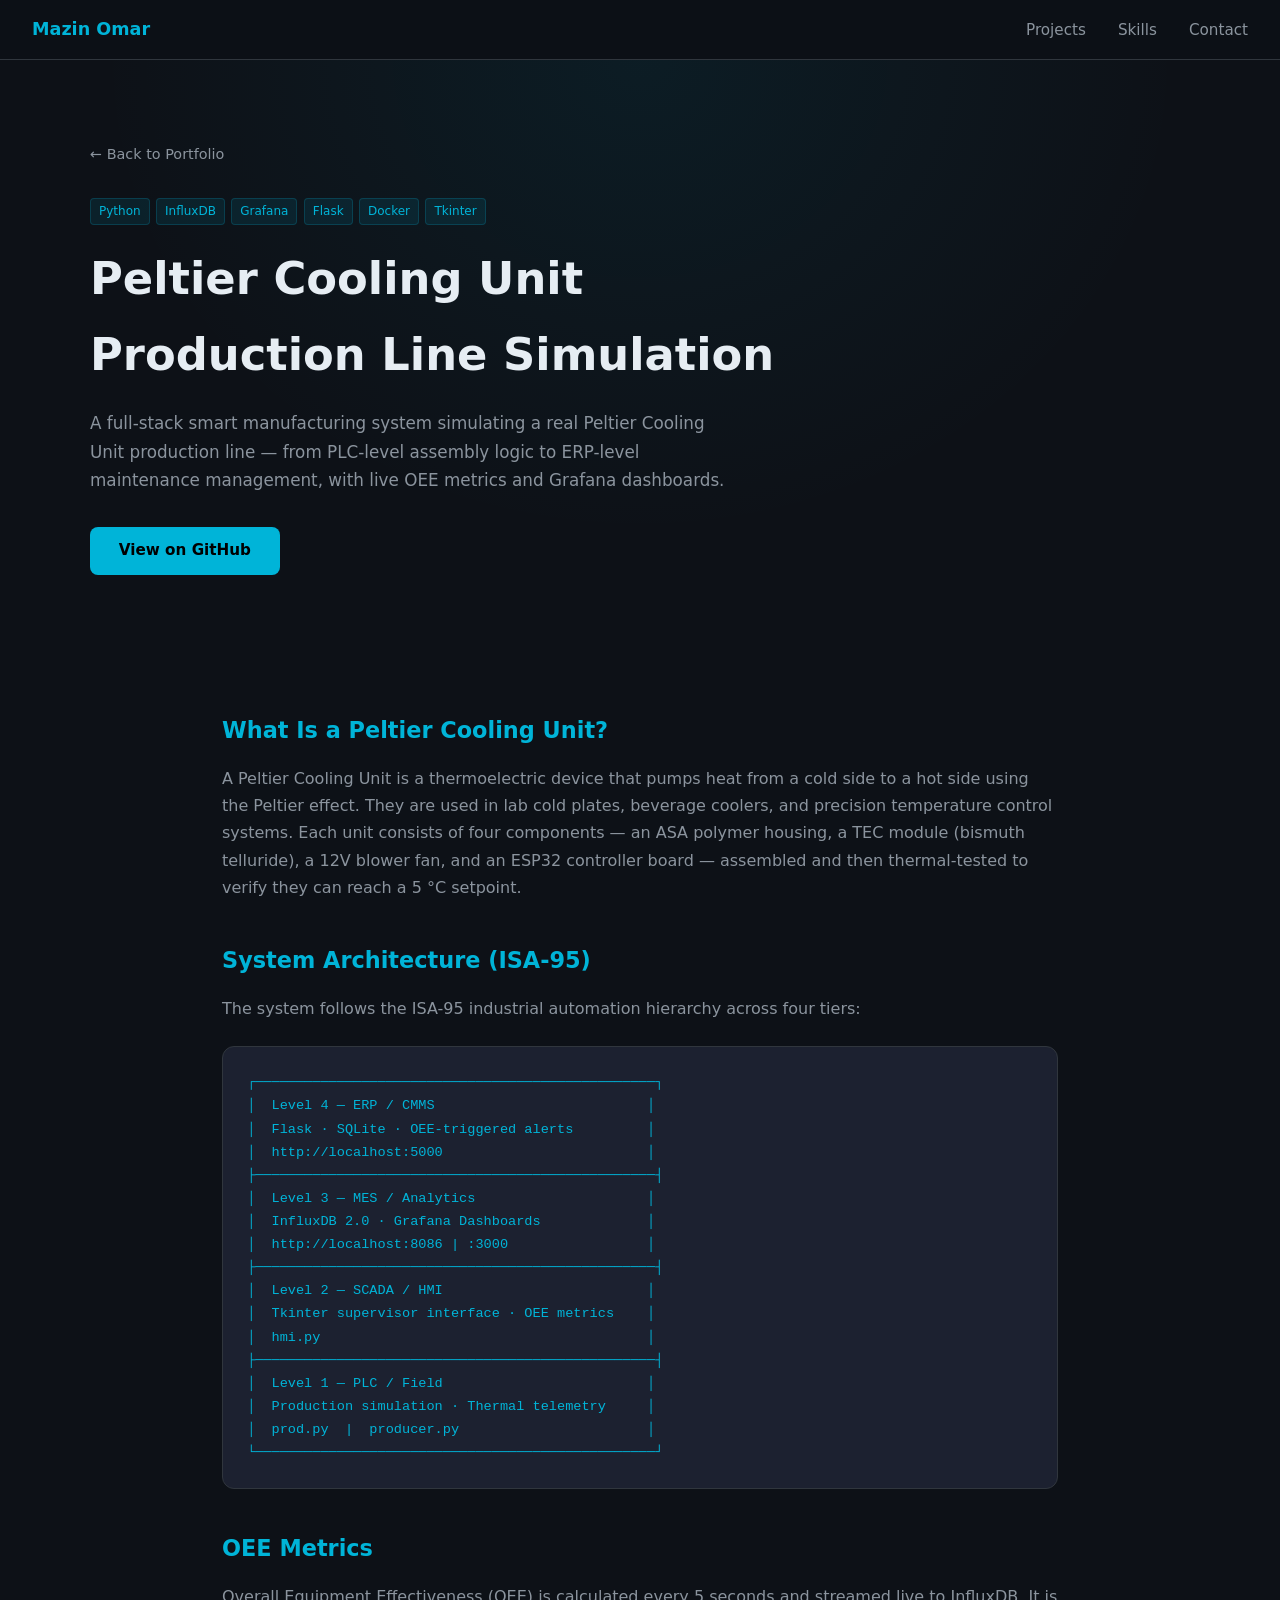
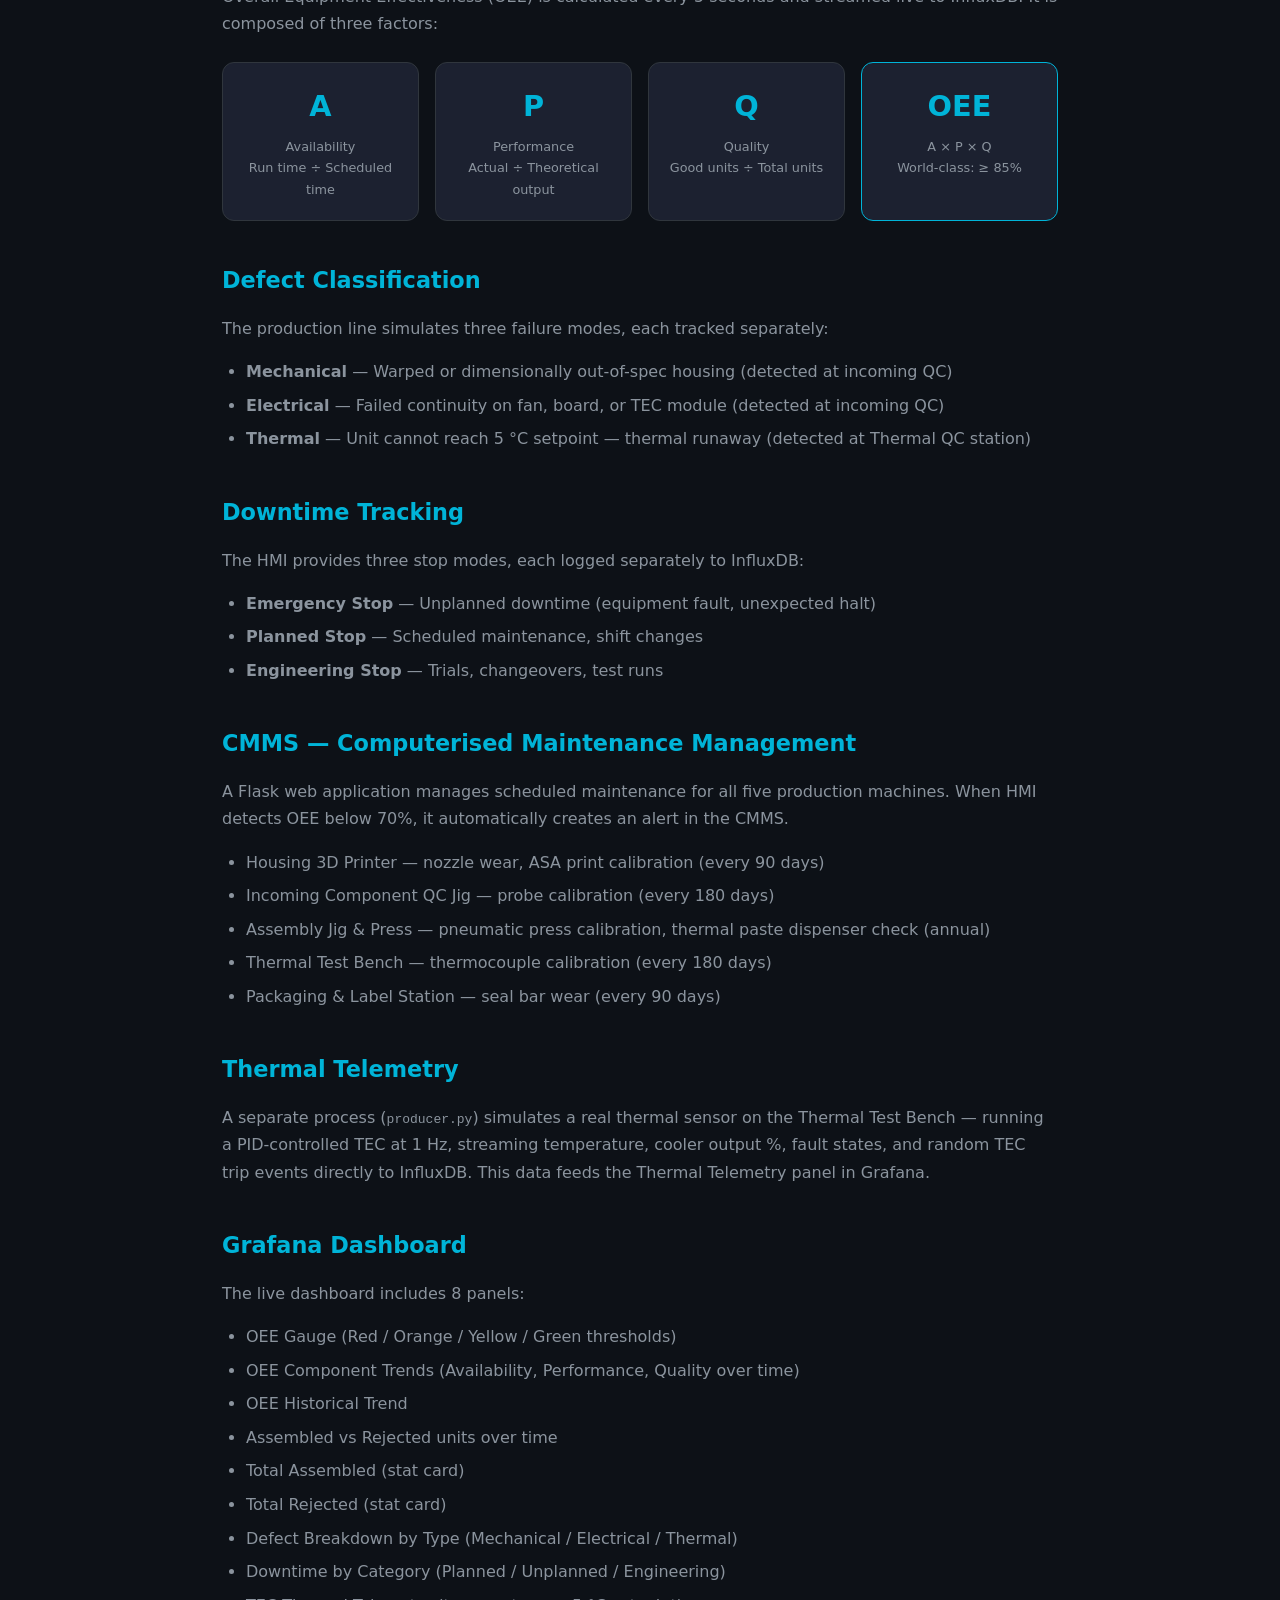
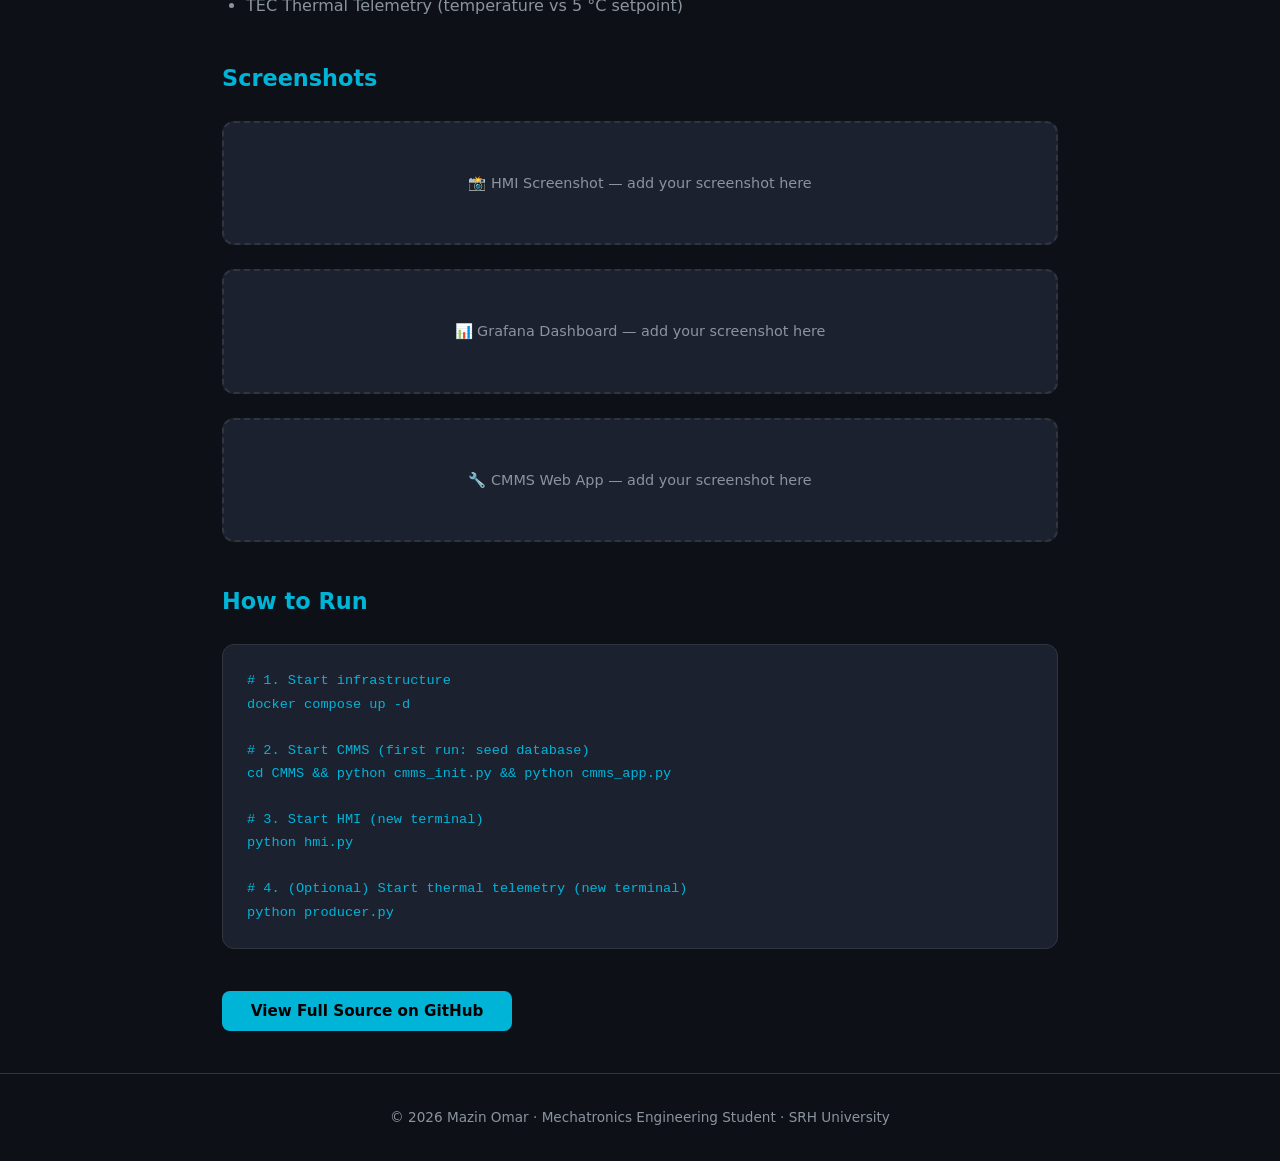
==== peltier.html @ d4104d8e "Portfolio website - Mazin Omar" ====
<!DOCTYPE html>
<html lang="en">
<head>
  <meta charset="UTF-8">
  <meta name="viewport" content="width=device-width, initial-scale=1.0">
  <title>Peltier Cooling Unit Production Line | Mazin Omar</title>
  <link rel="stylesheet" href="style.css">
</head>
<body>

<nav>
  <span class="nav-brand">Mazin Omar</span>
  <ul class="nav-links">
    <li><a href="index.html#projects">Projects</a></li>
    <li><a href="index.html#skills">Skills</a></li>
    <li><a href="index.html#contact">Contact</a></li>
  </ul>
</nav>

<!-- ── Project Hero ── -->
<div class="project-hero">
  <div class="section-inner">
    <a href="index.html" class="back-link">← Back to Portfolio</a>
    <div class="tag-row">
      <span class="tag">Python</span>
      <span class="tag">InfluxDB</span>
      <span class="tag">Grafana</span>
      <span class="tag">Flask</span>
      <span class="tag">Docker</span>
      <span class="tag">Tkinter</span>
    </div>
    <h1>Peltier Cooling Unit<br>Production Line Simulation</h1>
    <p>
      A full-stack smart manufacturing system simulating a real Peltier Cooling Unit
      production line — from PLC-level assembly logic to ERP-level maintenance management,
      with live OEE metrics and Grafana dashboards.
    </p>
    <div class="btn-row" style="margin-top:2rem;justify-content:flex-start;">
      <a href="https://github.com/omarelsananpersonal-sys/PeltierCoolingUnit-ProductionLine"
         class="btn btn-primary" target="_blank">View on GitHub</a>
    </div>
  </div>
</div>

<!-- ── Project Content ── -->
<div class="project-content">

  <h2>What Is a Peltier Cooling Unit?</h2>
  <p>
    A Peltier Cooling Unit is a thermoelectric device that pumps heat from a cold side to a
    hot side using the Peltier effect. They are used in lab cold plates, beverage coolers,
    and precision temperature control systems. Each unit consists of four components —
    an ASA polymer housing, a TEC module (bismuth telluride), a 12V blower fan, and an
    ESP32 controller board — assembled and then thermal-tested to verify they can reach
    a 5 °C setpoint.
  </p>

  <h2>System Architecture (ISA-95)</h2>
  <p>The system follows the ISA-95 industrial automation hierarchy across four tiers:</p>
  <div class="arch-box">┌─────────────────────────────────────────────────┐
│  Level 4 — ERP / CMMS                          │
│  Flask · SQLite · OEE-triggered alerts         │
│  http://localhost:5000                         │
├─────────────────────────────────────────────────┤
│  Level 3 — MES / Analytics                     │
│  InfluxDB 2.0 · Grafana Dashboards             │
│  http://localhost:8086 | :3000                 │
├─────────────────────────────────────────────────┤
│  Level 2 — SCADA / HMI                         │
│  Tkinter supervisor interface · OEE metrics    │
│  hmi.py                                        │
├─────────────────────────────────────────────────┤
│  Level 1 — PLC / Field                         │
│  Production simulation · Thermal telemetry     │
│  prod.py  |  producer.py                       │
└─────────────────────────────────────────────────┘</div>

  <h2>OEE Metrics</h2>
  <p>
    Overall Equipment Effectiveness (OEE) is calculated every 5 seconds and streamed live
    to InfluxDB. It is composed of three factors:
  </p>
  <div class="metrics-grid">
    <div class="metric-card">
      <div class="val">A</div>
      <div class="lbl">Availability<br>Run time ÷ Scheduled time</div>
    </div>
    <div class="metric-card">
      <div class="val">P</div>
      <div class="lbl">Performance<br>Actual ÷ Theoretical output</div>
    </div>
    <div class="metric-card">
      <div class="val">Q</div>
      <div class="lbl">Quality<br>Good units ÷ Total units</div>
    </div>
    <div class="metric-card" style="border-color:var(--accent);">
      <div class="val">OEE</div>
      <div class="lbl">A × P × Q<br>World-class: ≥ 85%</div>
    </div>
  </div>

  <h2>Defect Classification</h2>
  <p>The production line simulates three failure modes, each tracked separately:</p>
  <ul>
    <li><strong>Mechanical</strong> — Warped or dimensionally out-of-spec housing (detected at incoming QC)</li>
    <li><strong>Electrical</strong> — Failed continuity on fan, board, or TEC module (detected at incoming QC)</li>
    <li><strong>Thermal</strong> — Unit cannot reach 5 °C setpoint — thermal runaway (detected at Thermal QC station)</li>
  </ul>

  <h2>Downtime Tracking</h2>
  <p>The HMI provides three stop modes, each logged separately to InfluxDB:</p>
  <ul>
    <li><strong>Emergency Stop</strong> — Unplanned downtime (equipment fault, unexpected halt)</li>
    <li><strong>Planned Stop</strong> — Scheduled maintenance, shift changes</li>
    <li><strong>Engineering Stop</strong> — Trials, changeovers, test runs</li>
  </ul>

  <h2>CMMS — Computerised Maintenance Management</h2>
  <p>
    A Flask web application manages scheduled maintenance for all five production machines.
    When HMI detects OEE below 70%, it automatically creates an alert in the CMMS.
  </p>
  <ul>
    <li>Housing 3D Printer — nozzle wear, ASA print calibration (every 90 days)</li>
    <li>Incoming Component QC Jig — probe calibration (every 180 days)</li>
    <li>Assembly Jig & Press — pneumatic press calibration, thermal paste dispenser check (annual)</li>
    <li>Thermal Test Bench — thermocouple calibration (every 180 days)</li>
    <li>Packaging & Label Station — seal bar wear (every 90 days)</li>
  </ul>

  <h2>Thermal Telemetry</h2>
  <p>
    A separate process (<code>producer.py</code>) simulates a real thermal sensor on the
    Thermal Test Bench — running a PID-controlled TEC at 1 Hz, streaming temperature,
    cooler output %, fault states, and random TEC trip events directly to InfluxDB.
    This data feeds the Thermal Telemetry panel in Grafana.
  </p>

  <h2>Grafana Dashboard</h2>
  <p>The live dashboard includes 8 panels:</p>
  <ul>
    <li>OEE Gauge (Red / Orange / Yellow / Green thresholds)</li>
    <li>OEE Component Trends (Availability, Performance, Quality over time)</li>
    <li>OEE Historical Trend</li>
    <li>Assembled vs Rejected units over time</li>
    <li>Total Assembled (stat card)</li>
    <li>Total Rejected (stat card)</li>
    <li>Defect Breakdown by Type (Mechanical / Electrical / Thermal)</li>
    <li>Downtime by Category (Planned / Unplanned / Engineering)</li>
    <li>TEC Thermal Telemetry (temperature vs 5 °C setpoint)</li>
  </ul>

  <h2>Screenshots</h2>
  <div class="screenshot-placeholder">📸 HMI Screenshot — add your screenshot here</div>
  <div class="screenshot-placeholder">📊 Grafana Dashboard — add your screenshot here</div>
  <div class="screenshot-placeholder">🔧 CMMS Web App — add your screenshot here</div>

  <h2>How to Run</h2>
  <pre class="arch-box"># 1. Start infrastructure
docker compose up -d

# 2. Start CMMS (first run: seed database)
cd CMMS && python cmms_init.py && python cmms_app.py

# 3. Start HMI (new terminal)
python hmi.py

# 4. (Optional) Start thermal telemetry (new terminal)
python producer.py</pre>

  <div style="margin-top:3rem;">
    <a href="https://github.com/omarelsananpersonal-sys/PeltierCoolingUnit-ProductionLine"
       class="btn btn-primary" target="_blank">View Full Source on GitHub</a>
  </div>

</div>

<footer>
  <p>© 2026 Mazin Omar · Mechatronics Engineering Student · SRH University</p>
</footer>

</body>
</html>
---- style.css ----
/* ========================================================
   Portfolio — Mazin Omar | Mechatronics Engineering
   ======================================================== */

* { margin: 0; padding: 0; box-sizing: border-box; }

:root {
  --bg:      #0d1117;
  --surface: #161b22;
  --card:    #1c2130;
  --accent:  #00b4d8;
  --accent2: #0077b6;
  --green:   #2dc653;
  --text:    #e6edf3;
  --muted:   #8b949e;
  --border:  #30363d;
  --radius:  12px;
}

html { scroll-behavior: smooth; }

body {
  font-family: 'Segoe UI', system-ui, sans-serif;
  background: var(--bg);
  color: var(--text);
  line-height: 1.7;
}

/* ── Nav ── */
nav {
  position: sticky; top: 0; z-index: 100;
  background: rgba(13,17,23,0.9);
  backdrop-filter: blur(12px);
  border-bottom: 1px solid var(--border);
  padding: 0 2rem;
  display: flex; align-items: center; justify-content: space-between;
  height: 60px;
}
.nav-brand { font-weight: 700; font-size: 1.1rem; color: var(--accent); }
.nav-links { display: flex; gap: 2rem; list-style: none; }
.nav-links a { color: var(--muted); text-decoration: none; font-size: 0.95rem; transition: color .2s; }
.nav-links a:hover { color: var(--accent); }

/* ── Hero ── */
.hero {
  min-height: 90vh;
  display: flex; align-items: center; justify-content: center;
  text-align: center;
  padding: 4rem 2rem;
  background: radial-gradient(ellipse at 50% 0%, rgba(0,180,216,0.08) 0%, transparent 60%);
}
.hero-inner { max-width: 700px; }
.hero-tag {
  display: inline-block;
  background: rgba(0,180,216,0.12);
  color: var(--accent);
  border: 1px solid rgba(0,180,216,0.3);
  border-radius: 20px;
  padding: 4px 16px;
  font-size: 0.85rem;
  margin-bottom: 1.5rem;
  letter-spacing: 0.05em;
}
.hero h1 { font-size: clamp(2.2rem, 5vw, 3.5rem); font-weight: 800; margin-bottom: 1rem; }
.hero h1 span { color: var(--accent); }
.hero p { font-size: 1.15rem; color: var(--muted); max-width: 500px; margin: 0 auto 2rem; }
.btn-row { display: flex; gap: 1rem; justify-content: center; flex-wrap: wrap; }
.btn {
  padding: 0.7rem 1.8rem;
  border-radius: 8px;
  font-size: 0.95rem;
  font-weight: 600;
  text-decoration: none;
  transition: all .2s;
  cursor: pointer;
  border: none;
}
.btn-primary { background: var(--accent); color: #000; }
.btn-primary:hover { background: var(--accent2); transform: translateY(-2px); }
.btn-outline { background: transparent; color: var(--text); border: 1px solid var(--border); }
.btn-outline:hover { border-color: var(--accent); color: var(--accent); transform: translateY(-2px); }

/* ── Sections ── */
section { padding: 5rem 2rem; }
.section-inner { max-width: 1100px; margin: 0 auto; }
.section-label {
  font-size: 0.8rem;
  letter-spacing: 0.12em;
  color: var(--accent);
  text-transform: uppercase;
  margin-bottom: 0.5rem;
}
.section-title { font-size: clamp(1.6rem, 3vw, 2.2rem); font-weight: 700; margin-bottom: 3rem; }

/* ── Project Cards ── */
.projects-grid {
  display: grid;
  grid-template-columns: repeat(auto-fit, minmax(320px, 1fr));
  gap: 1.5rem;
}
.project-card {
  background: var(--card);
  border: 1px solid var(--border);
  border-radius: var(--radius);
  overflow: hidden;
  transition: transform .2s, border-color .2s, box-shadow .2s;
  display: flex; flex-direction: column;
}
.project-card:hover {
  transform: translateY(-4px);
  border-color: var(--accent);
  box-shadow: 0 8px 32px rgba(0,180,216,0.12);
}
.card-header {
  padding: 1.5rem 1.5rem 0;
  display: flex; align-items: center; gap: 0.75rem;
}
.card-icon {
  width: 42px; height: 42px;
  border-radius: 10px;
  display: flex; align-items: center; justify-content: center;
  font-size: 1.3rem;
  flex-shrink: 0;
}
.card-body { padding: 1rem 1.5rem 1.5rem; flex: 1; display: flex; flex-direction: column; }
.card-title { font-size: 1.1rem; font-weight: 700; margin-bottom: 0.5rem; }
.card-desc { color: var(--muted); font-size: 0.92rem; flex: 1; margin-bottom: 1rem; }
.tag-row { display: flex; flex-wrap: wrap; gap: 0.4rem; margin-bottom: 1rem; }
.tag {
  background: rgba(0,180,216,0.1);
  color: var(--accent);
  border: 1px solid rgba(0,180,216,0.2);
  border-radius: 4px;
  padding: 2px 8px;
  font-size: 0.75rem;
}
.card-link { color: var(--accent); text-decoration: none; font-size: 0.9rem; font-weight: 600; }
.card-link:hover { text-decoration: underline; }
.badge-featured {
  display: inline-block;
  background: var(--green);
  color: #000;
  font-size: 0.7rem;
  font-weight: 700;
  padding: 2px 8px;
  border-radius: 4px;
  letter-spacing: 0.05em;
  margin-left: auto;
}

/* ── Skills ── */
.skills-grid {
  display: grid;
  grid-template-columns: repeat(auto-fit, minmax(220px, 1fr));
  gap: 1.5rem;
}
.skill-group {
  background: var(--card);
  border: 1px solid var(--border);
  border-radius: var(--radius);
  padding: 1.5rem;
}
.skill-group h4 { color: var(--accent); font-size: 0.85rem; letter-spacing: 0.08em; margin-bottom: 1rem; text-transform: uppercase; }
.skill-list { list-style: none; display: flex; flex-direction: column; gap: 0.4rem; }
.skill-list li { color: var(--muted); font-size: 0.92rem; }
.skill-list li::before { content: "▸ "; color: var(--accent); }

/* ── Contact ── */
.contact-box {
  background: var(--card);
  border: 1px solid var(--border);
  border-radius: var(--radius);
  padding: 3rem;
  text-align: center;
  max-width: 600px;
  margin: 0 auto;
}
.contact-box p { color: var(--muted); margin-bottom: 2rem; }
.contact-links { display: flex; gap: 1rem; justify-content: center; flex-wrap: wrap; }
.contact-link {
  display: flex; align-items: center; gap: 0.5rem;
  color: var(--muted);
  text-decoration: none;
  padding: 0.6rem 1.2rem;
  border: 1px solid var(--border);
  border-radius: 8px;
  font-size: 0.9rem;
  transition: all .2s;
}
.contact-link:hover { border-color: var(--accent); color: var(--accent); }

/* ── Footer ── */
footer {
  text-align: center;
  padding: 2rem;
  color: var(--muted);
  font-size: 0.85rem;
  border-top: 1px solid var(--border);
}

/* ── Project page ── */
.project-hero {
  padding: 5rem 2rem 3rem;
  background: radial-gradient(ellipse at 50% 0%, rgba(0,180,216,0.07) 0%, transparent 60%);
}
.back-link { color: var(--muted); text-decoration: none; font-size: 0.9rem; display: inline-flex; align-items: center; gap: 0.3rem; margin-bottom: 2rem; }
.back-link:hover { color: var(--accent); }
.project-hero h1 { font-size: clamp(1.8rem, 4vw, 2.8rem); font-weight: 800; margin-bottom: 1rem; }
.project-hero p { color: var(--muted); max-width: 650px; font-size: 1.05rem; }
.project-content { max-width: 900px; margin: 0 auto; padding: 3rem 2rem; }
.project-content h2 { font-size: 1.4rem; font-weight: 700; margin: 2.5rem 0 1rem; color: var(--accent); }
.project-content p { color: var(--muted); margin-bottom: 1rem; }
.project-content ul { color: var(--muted); padding-left: 1.5rem; margin-bottom: 1rem; }
.project-content li { margin-bottom: 0.4rem; }
.arch-box {
  background: var(--card);
  border: 1px solid var(--border);
  border-radius: var(--radius);
  padding: 1.5rem;
  margin: 1.5rem 0;
  font-family: 'Courier New', monospace;
  font-size: 0.85rem;
  color: var(--accent);
  overflow-x: auto;
  white-space: pre;
}
.metrics-grid {
  display: grid;
  grid-template-columns: repeat(auto-fit, minmax(180px, 1fr));
  gap: 1rem;
  margin: 1.5rem 0;
}
.metric-card {
  background: var(--card);
  border: 1px solid var(--border);
  border-radius: var(--radius);
  padding: 1.2rem;
  text-align: center;
}
.metric-card .val { font-size: 1.8rem; font-weight: 800; color: var(--accent); }
.metric-card .lbl { font-size: 0.8rem; color: var(--muted); margin-top: 0.3rem; }
.screenshot-placeholder {
  background: var(--card);
  border: 2px dashed var(--border);
  border-radius: var(--radius);
  padding: 3rem;
  text-align: center;
  color: var(--muted);
  margin: 1.5rem 0;
  font-size: 0.9rem;
}

@media (max-width: 600px) {
  nav { padding: 0 1rem; }
  .nav-links { gap: 1rem; }
  .contact-box { padding: 2rem 1rem; }
}
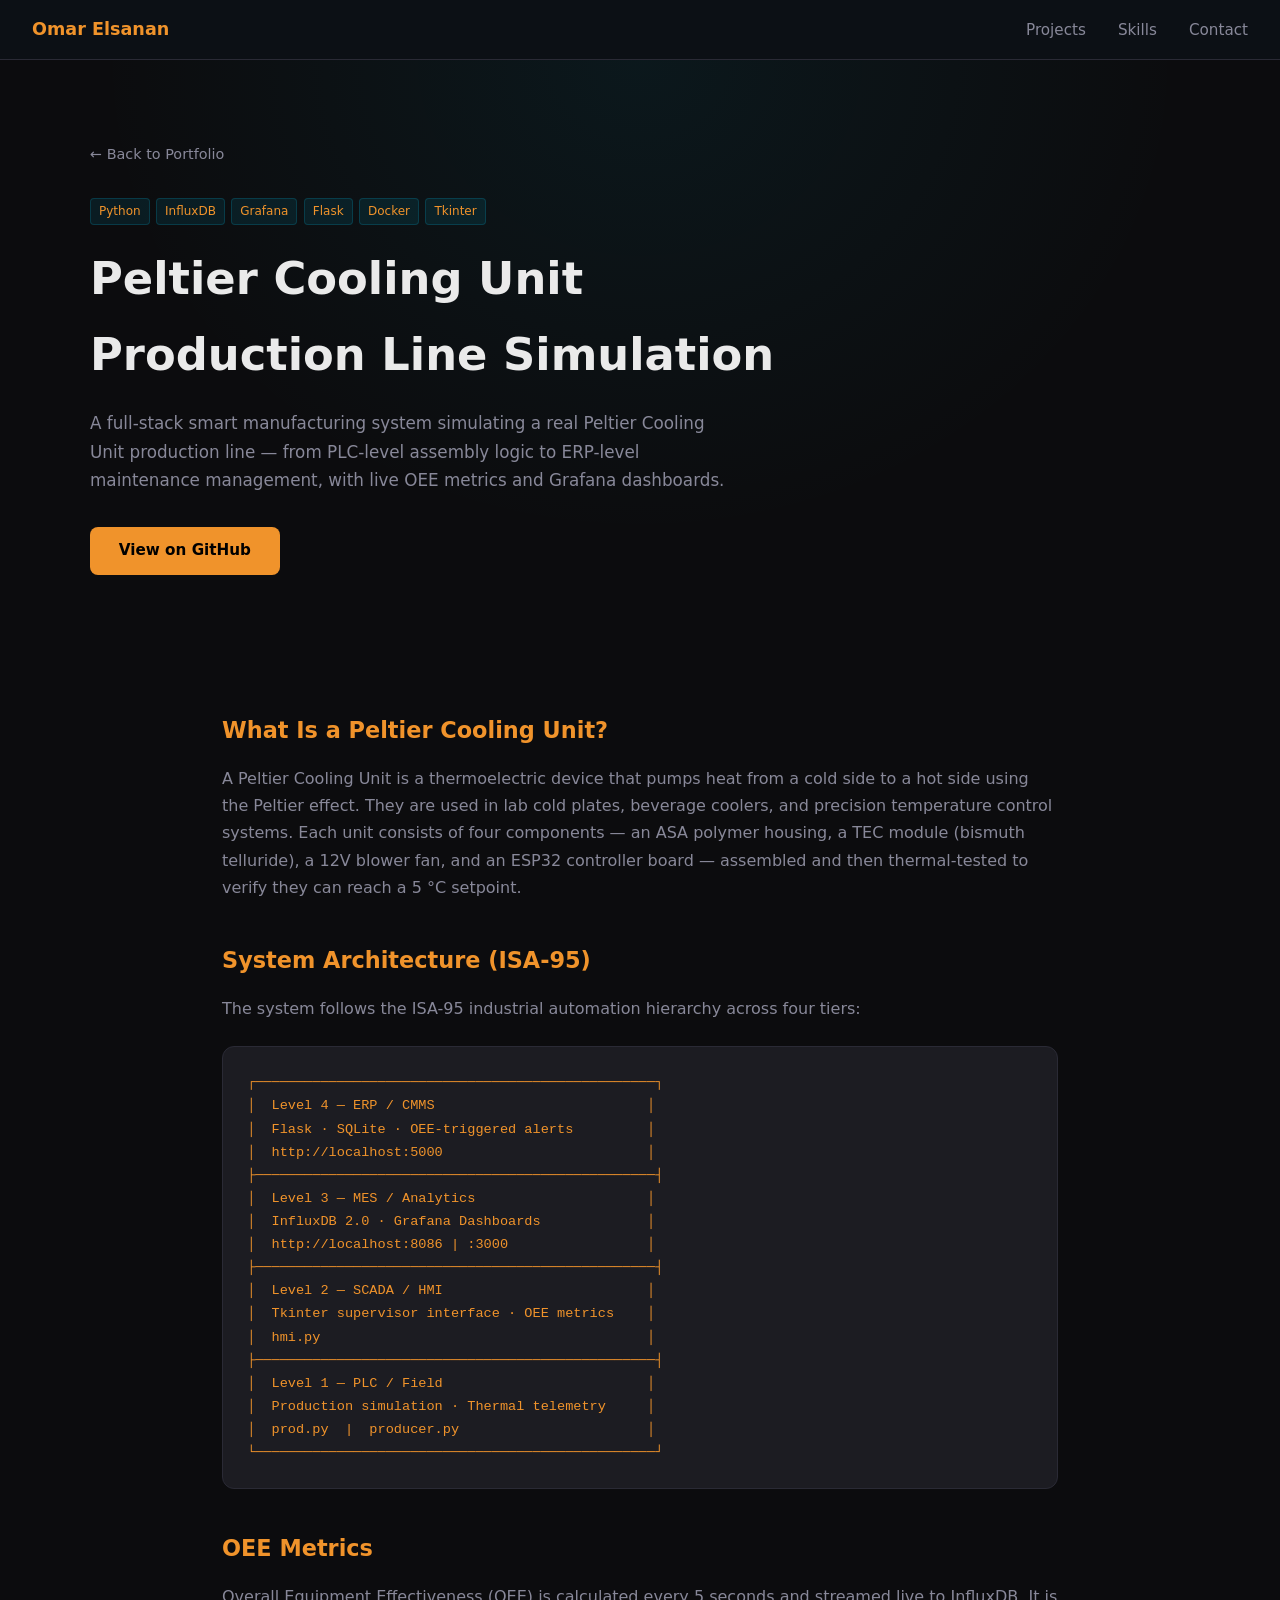
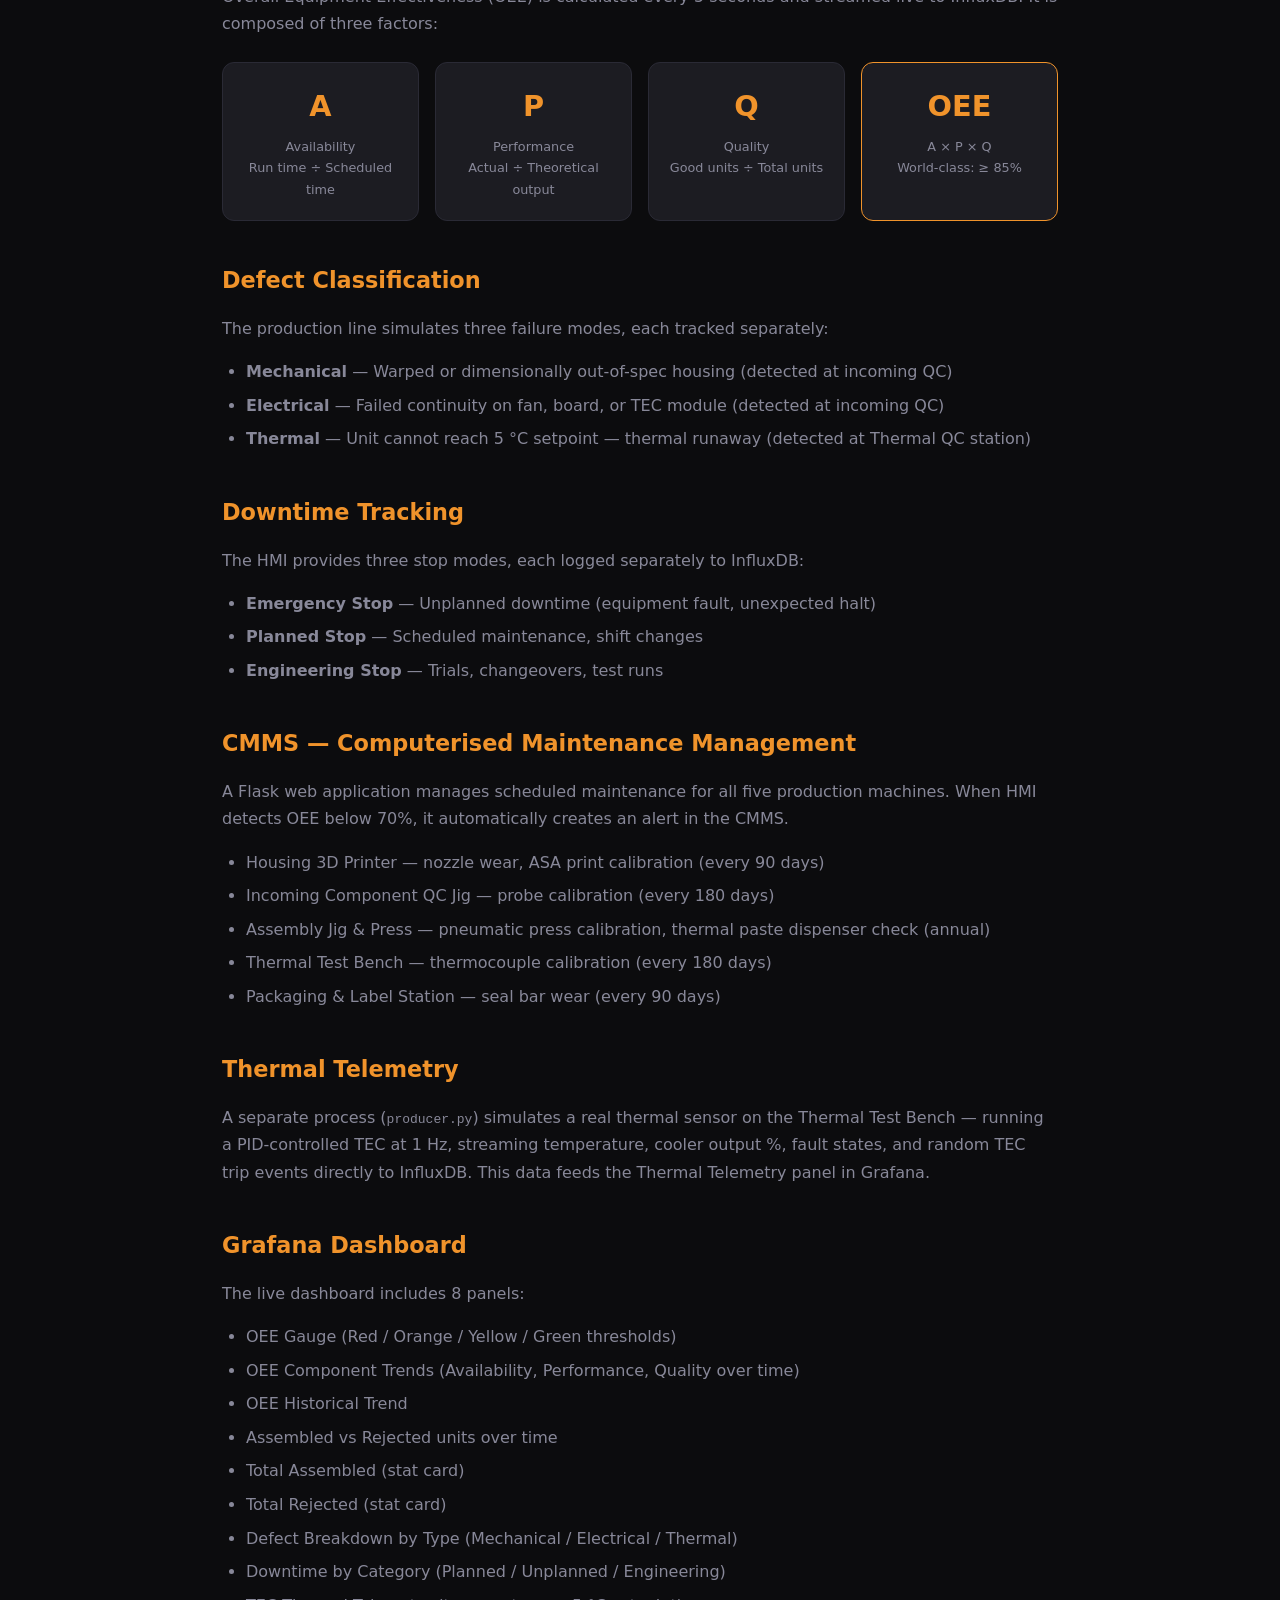
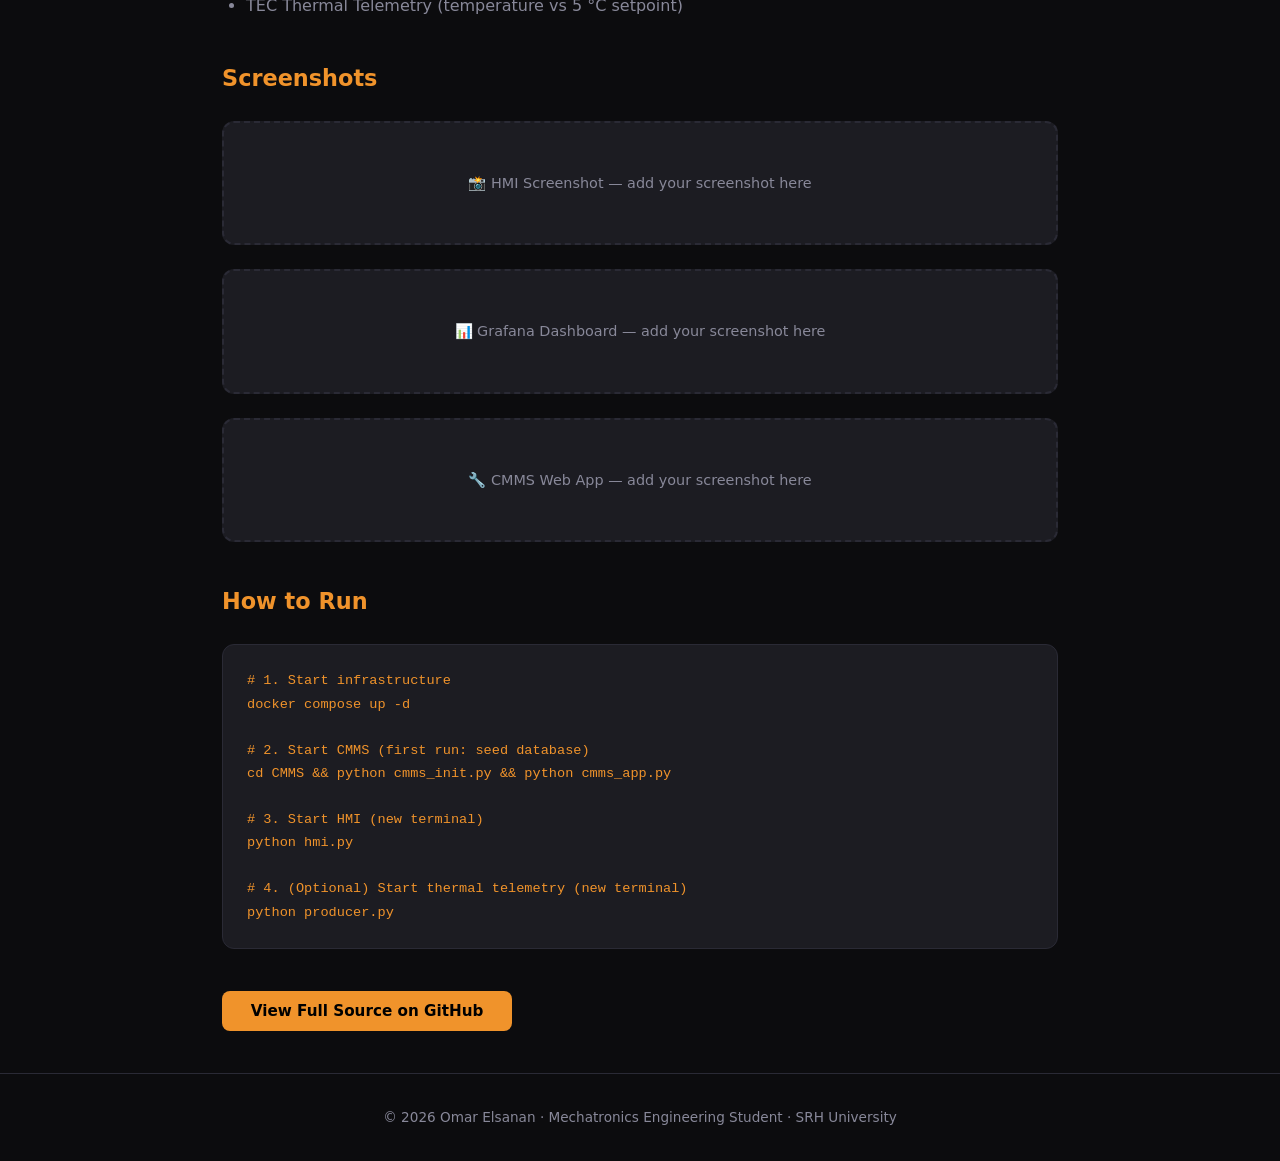
==== commit 8d03b3ac: "Redesign: orange theme, fix name to Omar Elsanan, remove RPi" ====
--- a/peltier.html
+++ b/peltier.html
@@ -9,7 +9,7 @@
 <body>
 
 <nav>
-  <span class="nav-brand">Mazin Omar</span>
+  <span class="nav-brand">Omar Elsanan</span>
   <ul class="nav-links">
     <li><a href="index.html#projects">Projects</a></li>
     <li><a href="index.html#skills">Skills</a></li>
@@ -176,7 +176,7 @@
 </div>
 
 <footer>
-  <p>© 2026 Mazin Omar · Mechatronics Engineering Student · SRH University</p>
+  <p>© 2026 Omar Elsanan · Mechatronics Engineering Student · SRH University</p>
 </footer>
 
 </body>
--- a/style.css
+++ b/style.css
@@ -5,15 +5,15 @@
 * { margin: 0; padding: 0; box-sizing: border-box; }
 
 :root {
-  --bg:      #0d1117;
-  --surface: #161b22;
-  --card:    #1c2130;
-  --accent:  #00b4d8;
-  --accent2: #0077b6;
-  --green:   #2dc653;
-  --text:    #e6edf3;
-  --muted:   #8b949e;
-  --border:  #30363d;
+  --bg:      #0c0c0e;
+  --surface: #141418;
+  --card:    #1c1c22;
+  --accent:  #f0932b;
+  --accent2: #c0392b;
+  --green:   #2ecc71;
+  --text:    #eaeaea;
+  --muted:   #888899;
+  --border:  #2a2a35;
   --radius:  12px;
 }
 
@@ -47,14 +47,15 @@
   display: flex; align-items: center; justify-content: center;
   text-align: center;
   padding: 4rem 2rem;
-  background: radial-gradient(ellipse at 50% 0%, rgba(0,180,216,0.08) 0%, transparent 60%);
+  background: radial-gradient(ellipse at 50% 0%, rgba(240,147,43,0.12) 0%, transparent 60%),
+              radial-gradient(ellipse at 80% 80%, rgba(192,57,43,0.07) 0%, transparent 50%);
 }
 .hero-inner { max-width: 700px; }
 .hero-tag {
   display: inline-block;
-  background: rgba(0,180,216,0.12);
-  color: var(--accent);
-  border: 1px solid rgba(0,180,216,0.3);
+  background: rgba(240,147,43,0.12);
+  color: var(--accent);
+  border: 1px solid rgba(240,147,43,0.35);
   border-radius: 20px;
   padding: 4px 16px;
   font-size: 0.85rem;
@@ -109,7 +110,7 @@
 .project-card:hover {
   transform: translateY(-4px);
   border-color: var(--accent);
-  box-shadow: 0 8px 32px rgba(0,180,216,0.12);
+  box-shadow: 0 8px 32px rgba(240,147,43,0.15);
 }
 .card-header {
   padding: 1.5rem 1.5rem 0;
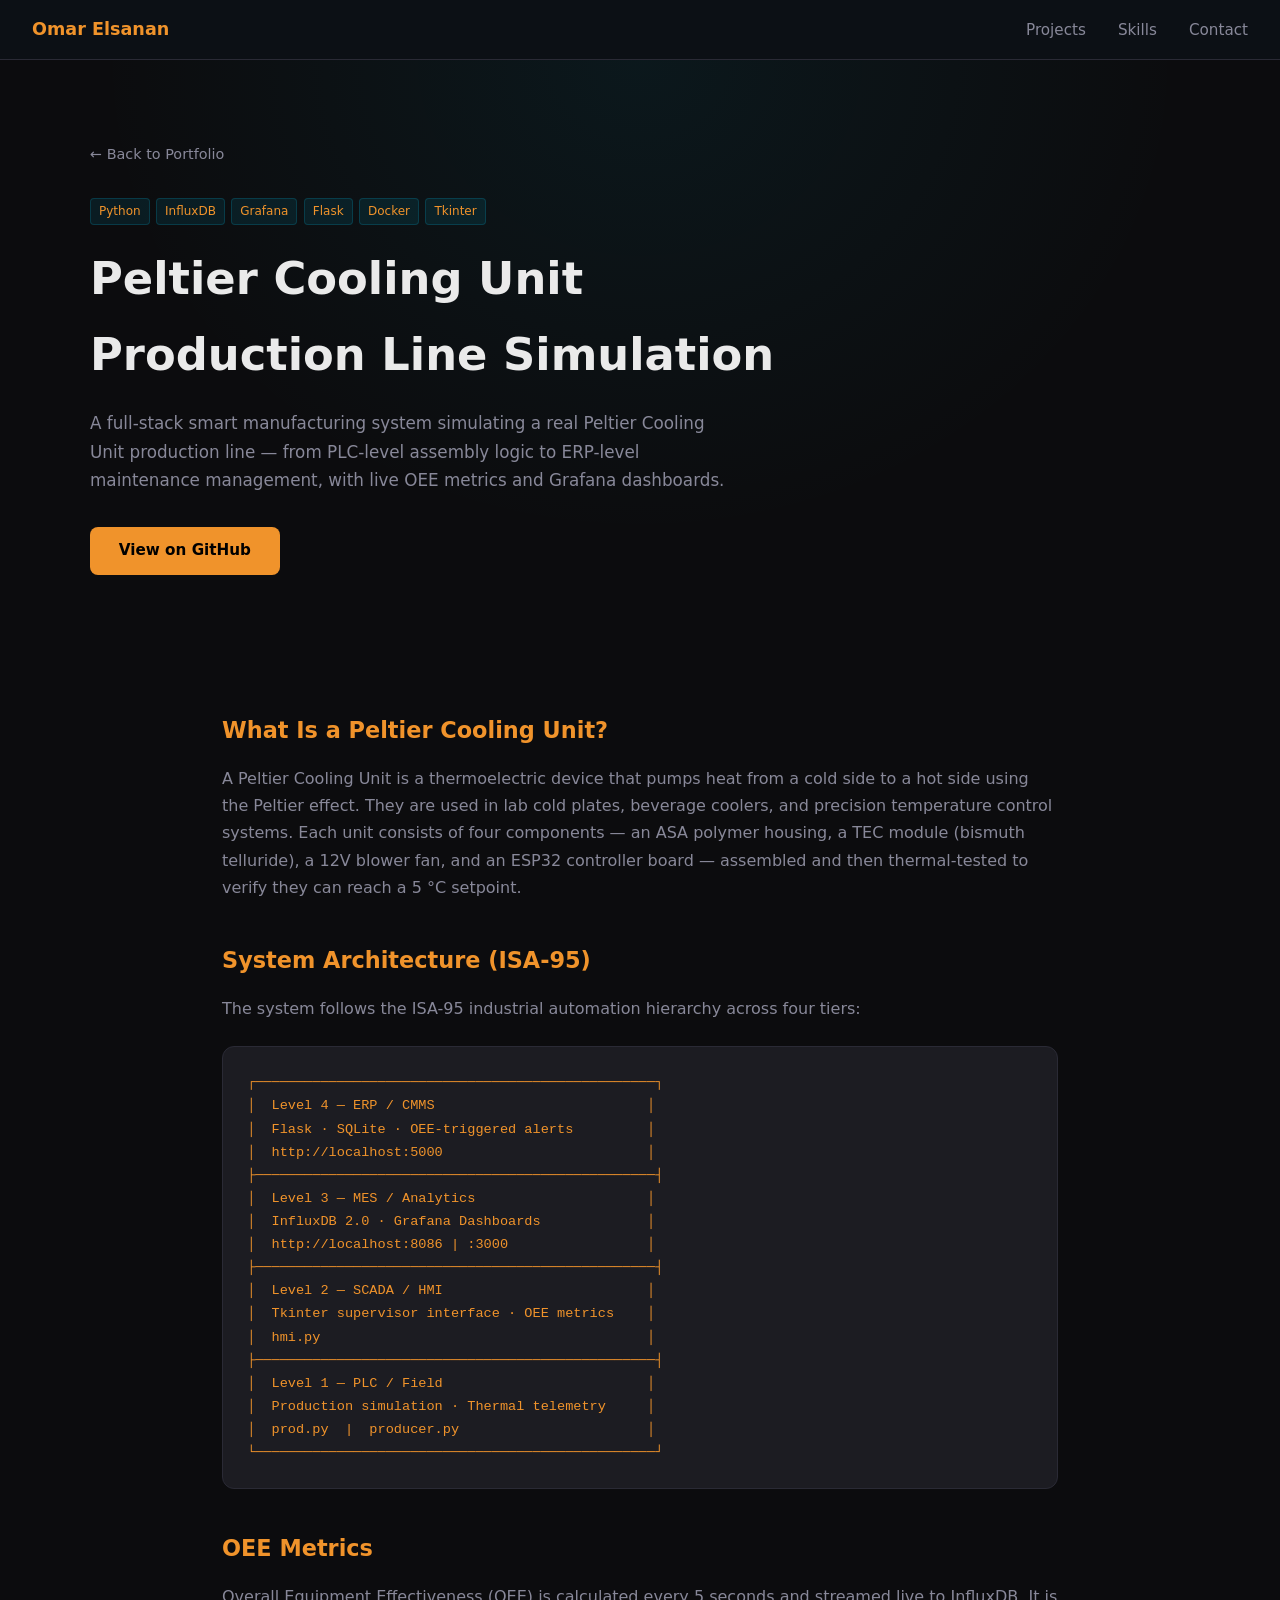
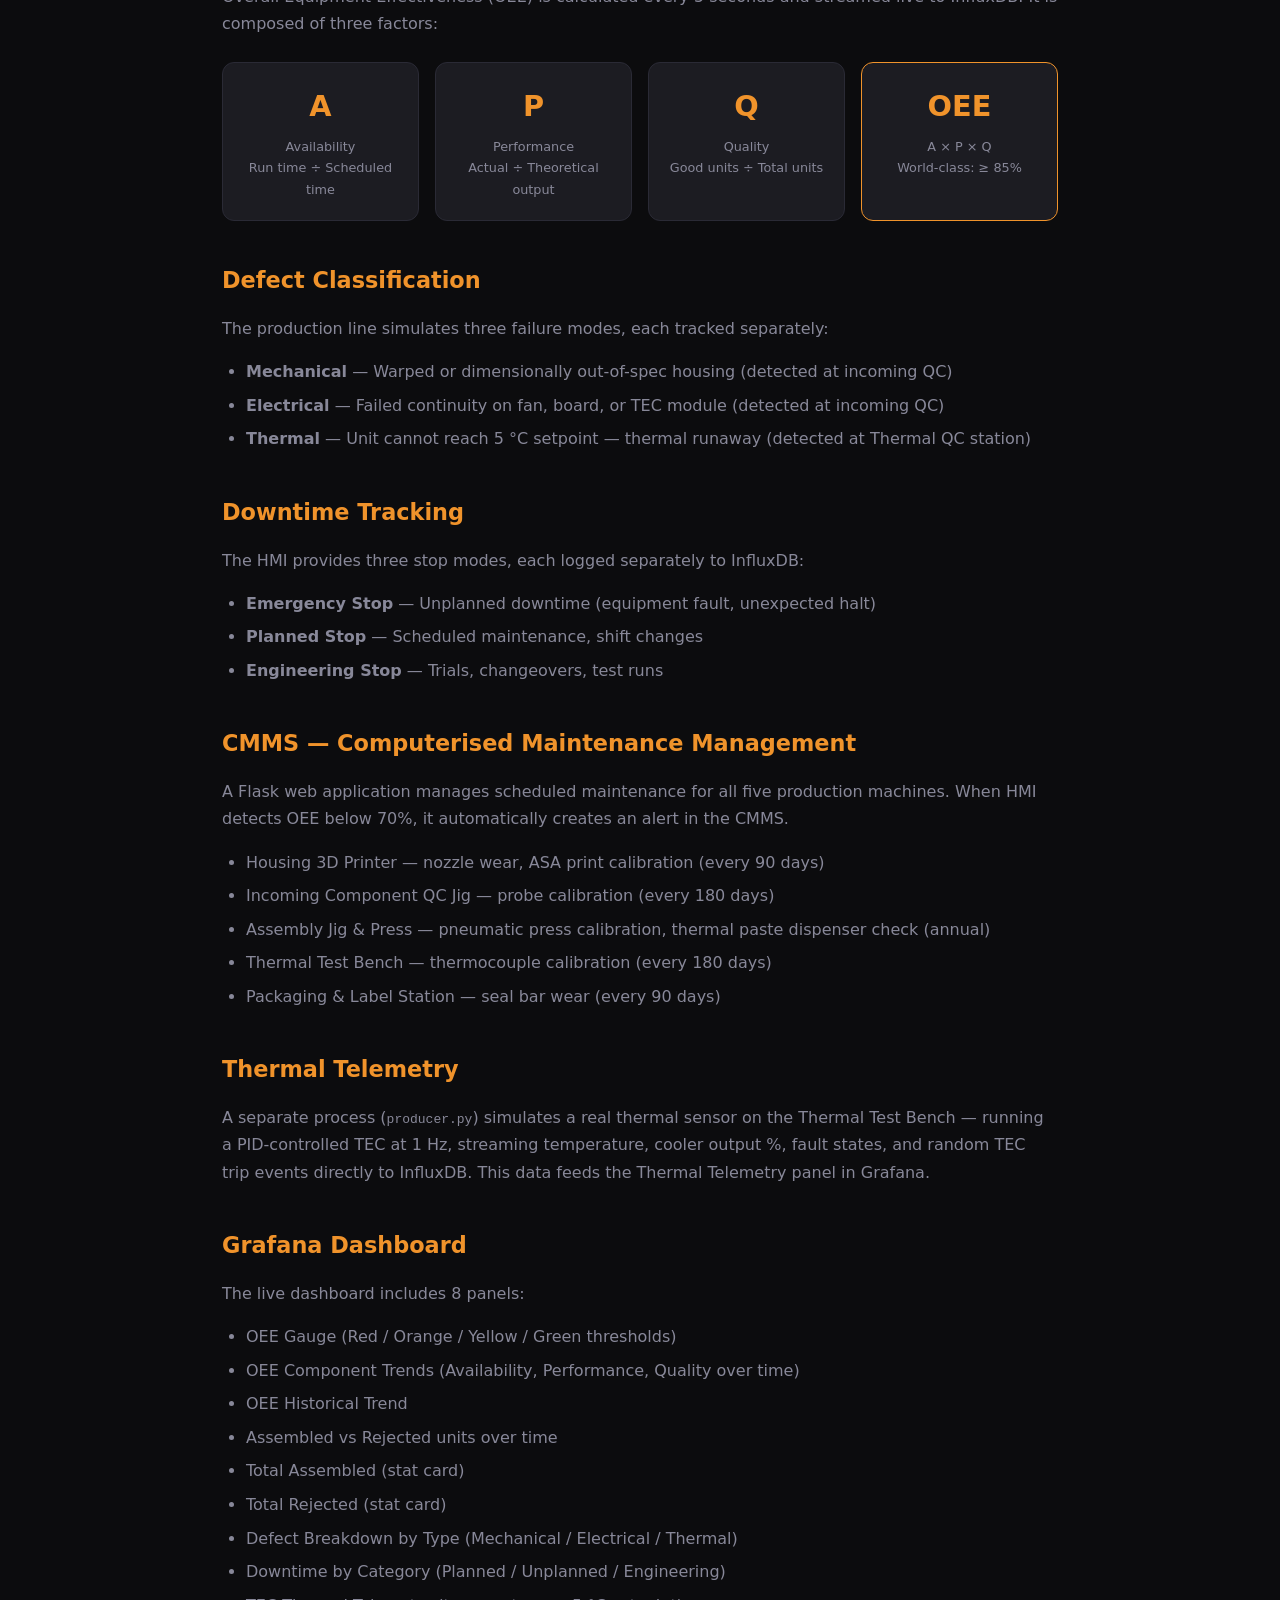
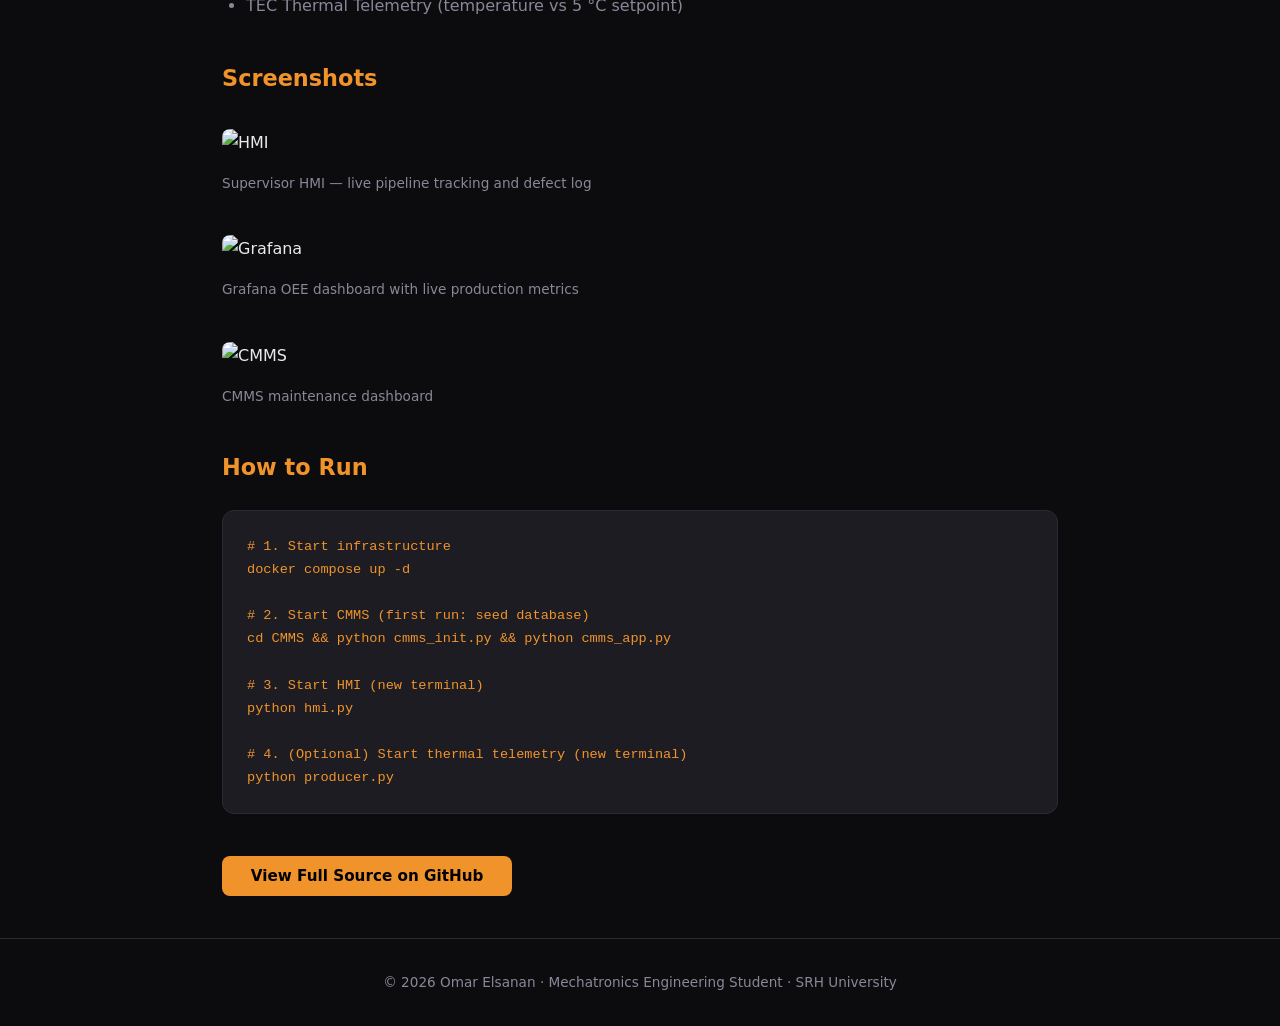
==== commit cdb34bb3: "Add screenshots to peltier project page" ====
--- a/peltier.html
+++ b/peltier.html
@@ -151,9 +151,12 @@
   </ul>
 
   <h2>Screenshots</h2>
-  <div class="screenshot-placeholder">📸 HMI Screenshot — add your screenshot here</div>
-  <div class="screenshot-placeholder">📊 Grafana Dashboard — add your screenshot here</div>
-  <div class="screenshot-placeholder">🔧 CMMS Web App — add your screenshot here</div>
+  <img src="https://raw.githubusercontent.com/omarelsananpersonal-sys/PeltierCoolingUnit-ProductionLine/main/hmi.png" style="max-width:100%;border-radius:8px;margin:1rem 0;" alt="HMI">
+  <p style="color:var(--muted);font-size:0.85rem;margin-bottom:1.5rem;">Supervisor HMI — live pipeline tracking and defect log</p>
+  <img src="https://raw.githubusercontent.com/omarelsananpersonal-sys/PeltierCoolingUnit-ProductionLine/main/grafana.png" style="max-width:100%;border-radius:8px;margin:1rem 0;" alt="Grafana">
+  <p style="color:var(--muted);font-size:0.85rem;margin-bottom:1.5rem;">Grafana OEE dashboard with live production metrics</p>
+  <img src="https://raw.githubusercontent.com/omarelsananpersonal-sys/PeltierCoolingUnit-ProductionLine/main/cmms.png" style="max-width:100%;border-radius:8px;margin:1rem 0;" alt="CMMS">
+  <p style="color:var(--muted);font-size:0.85rem;margin-bottom:1.5rem;">CMMS maintenance dashboard</p>
 
   <h2>How to Run</h2>
   <pre class="arch-box"># 1. Start infrastructure
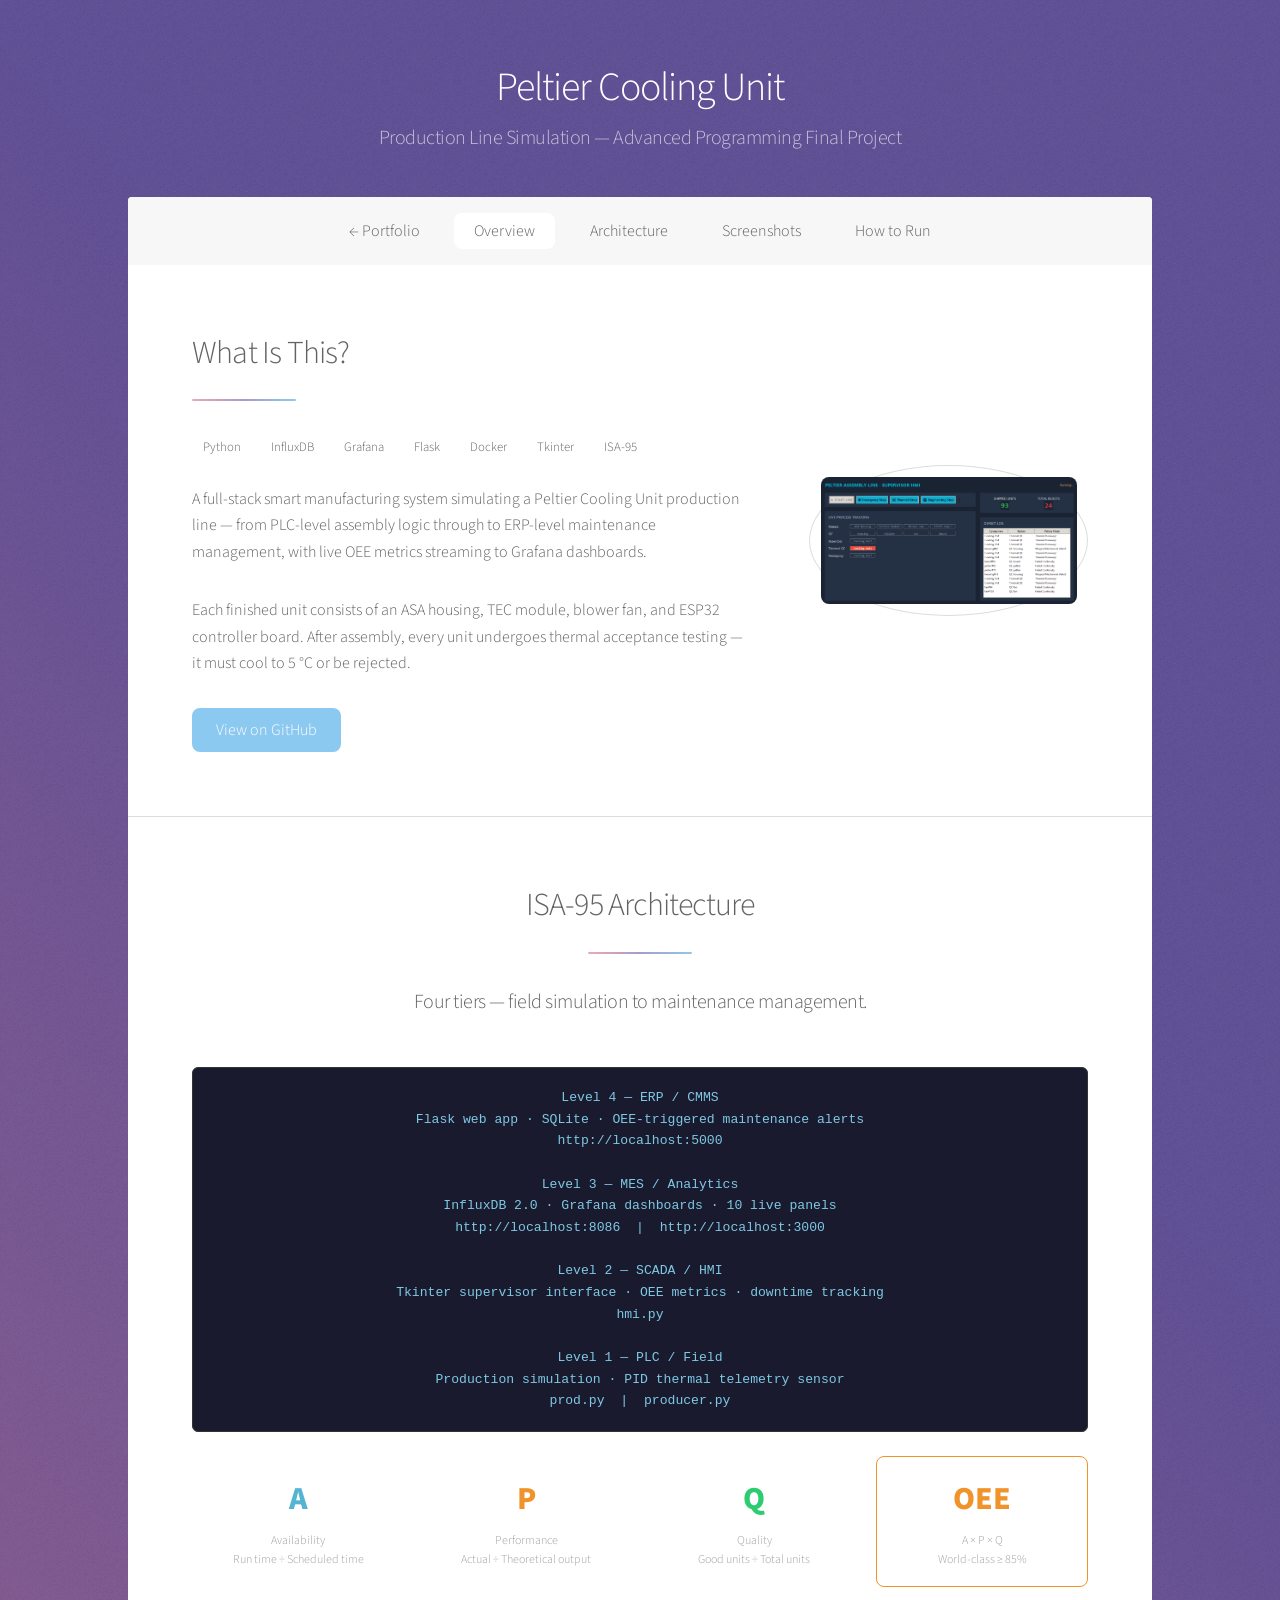
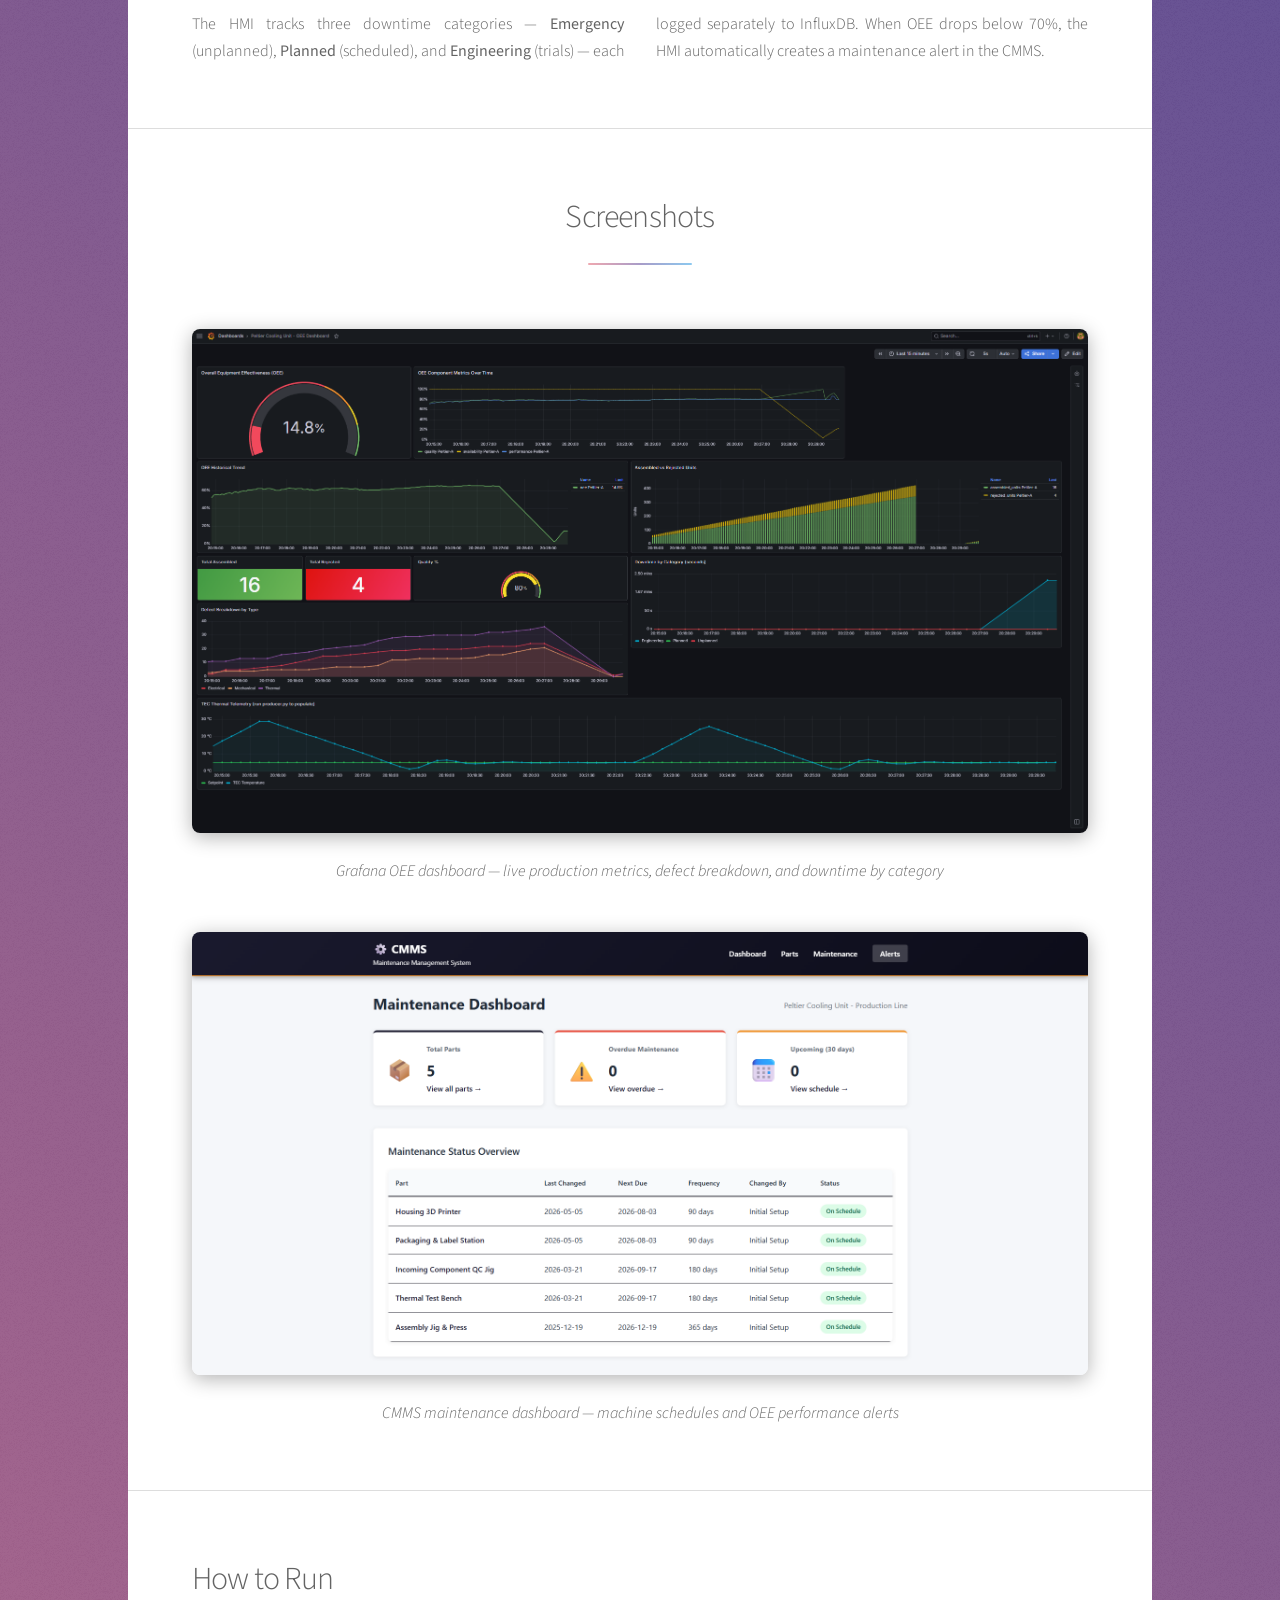
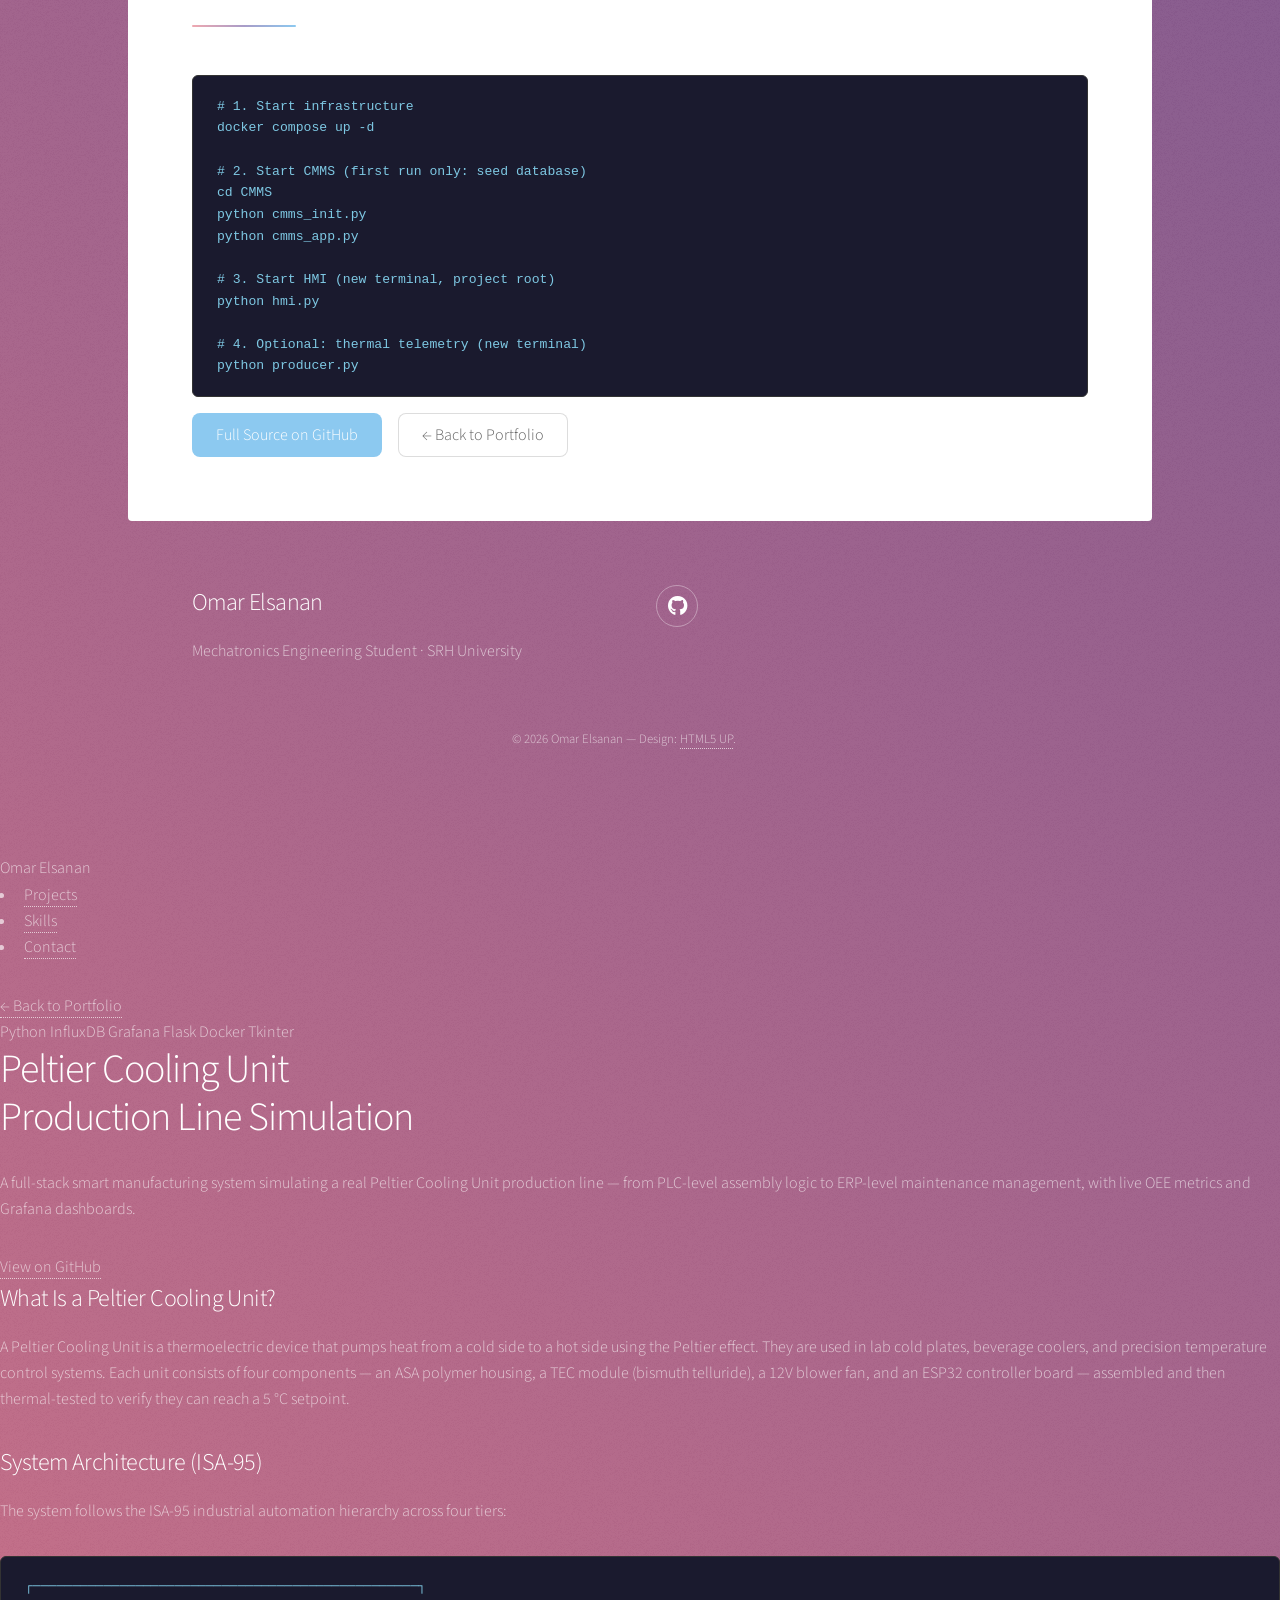
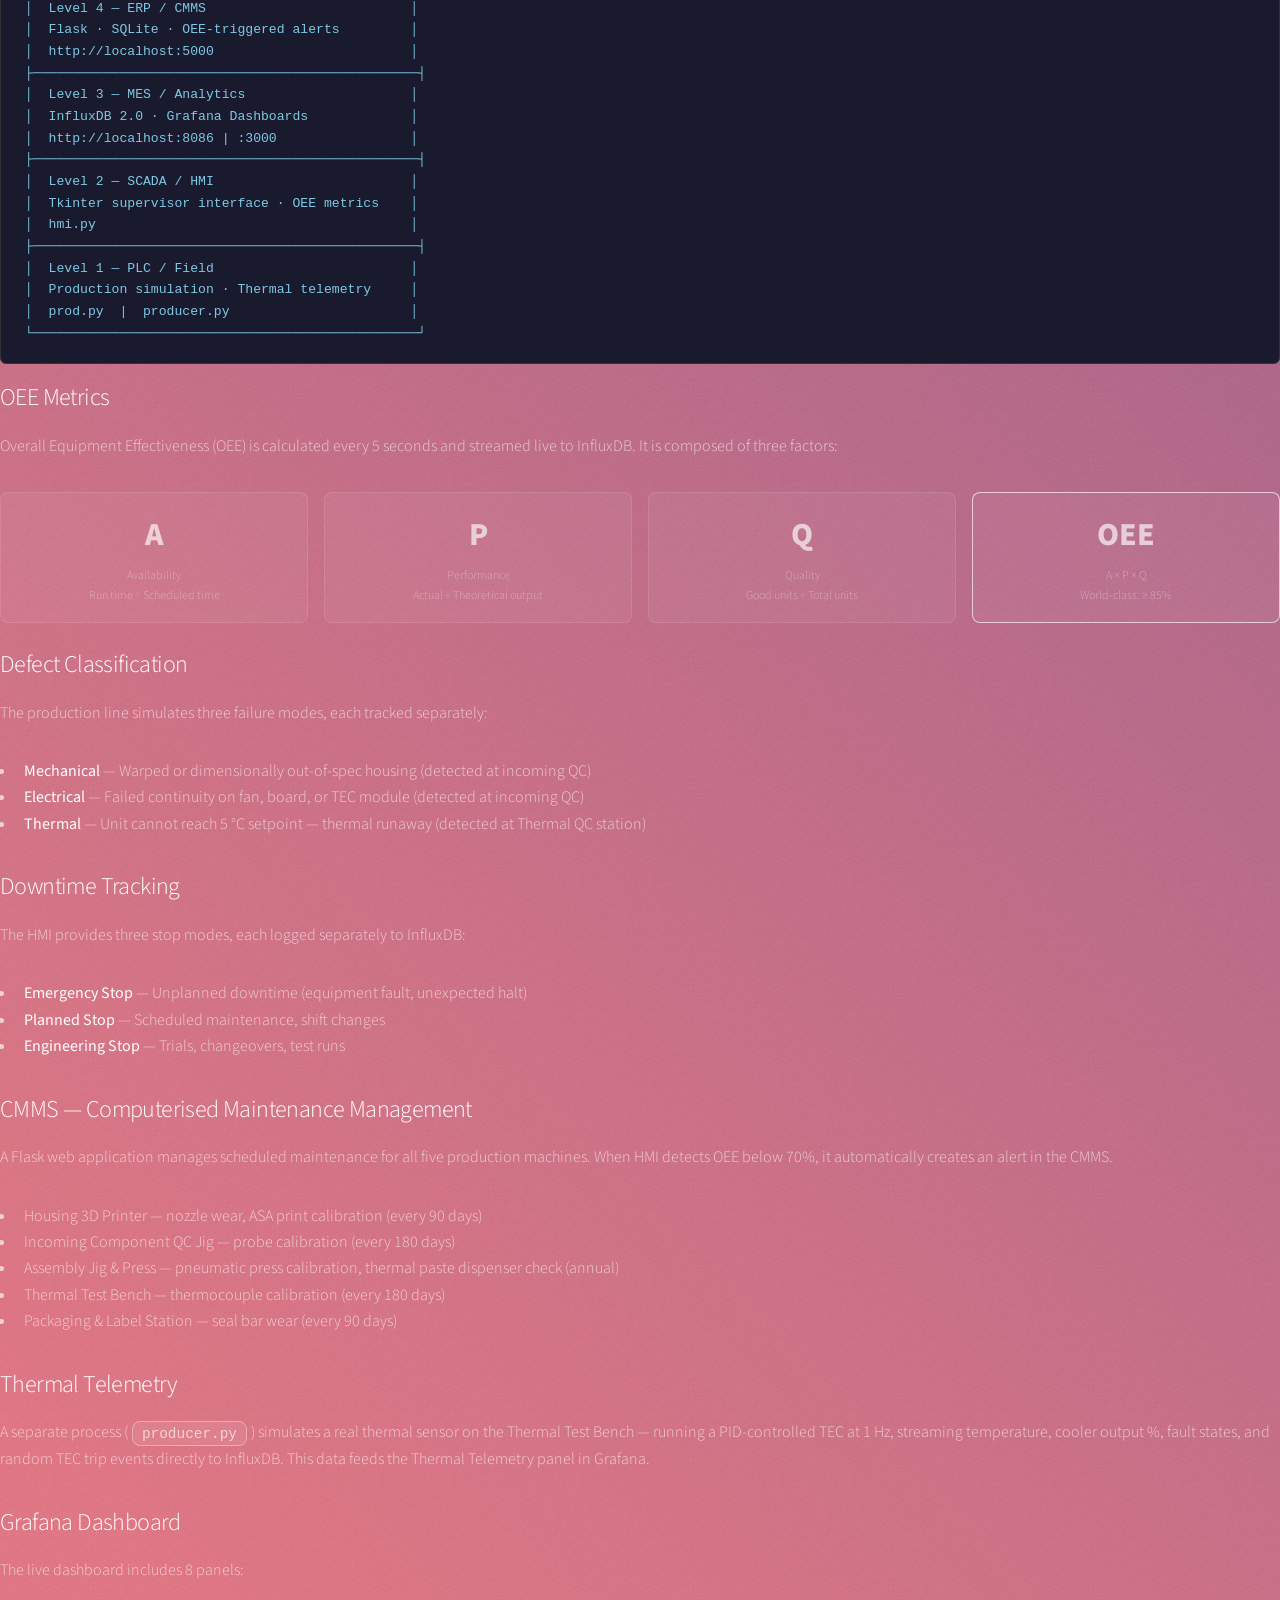
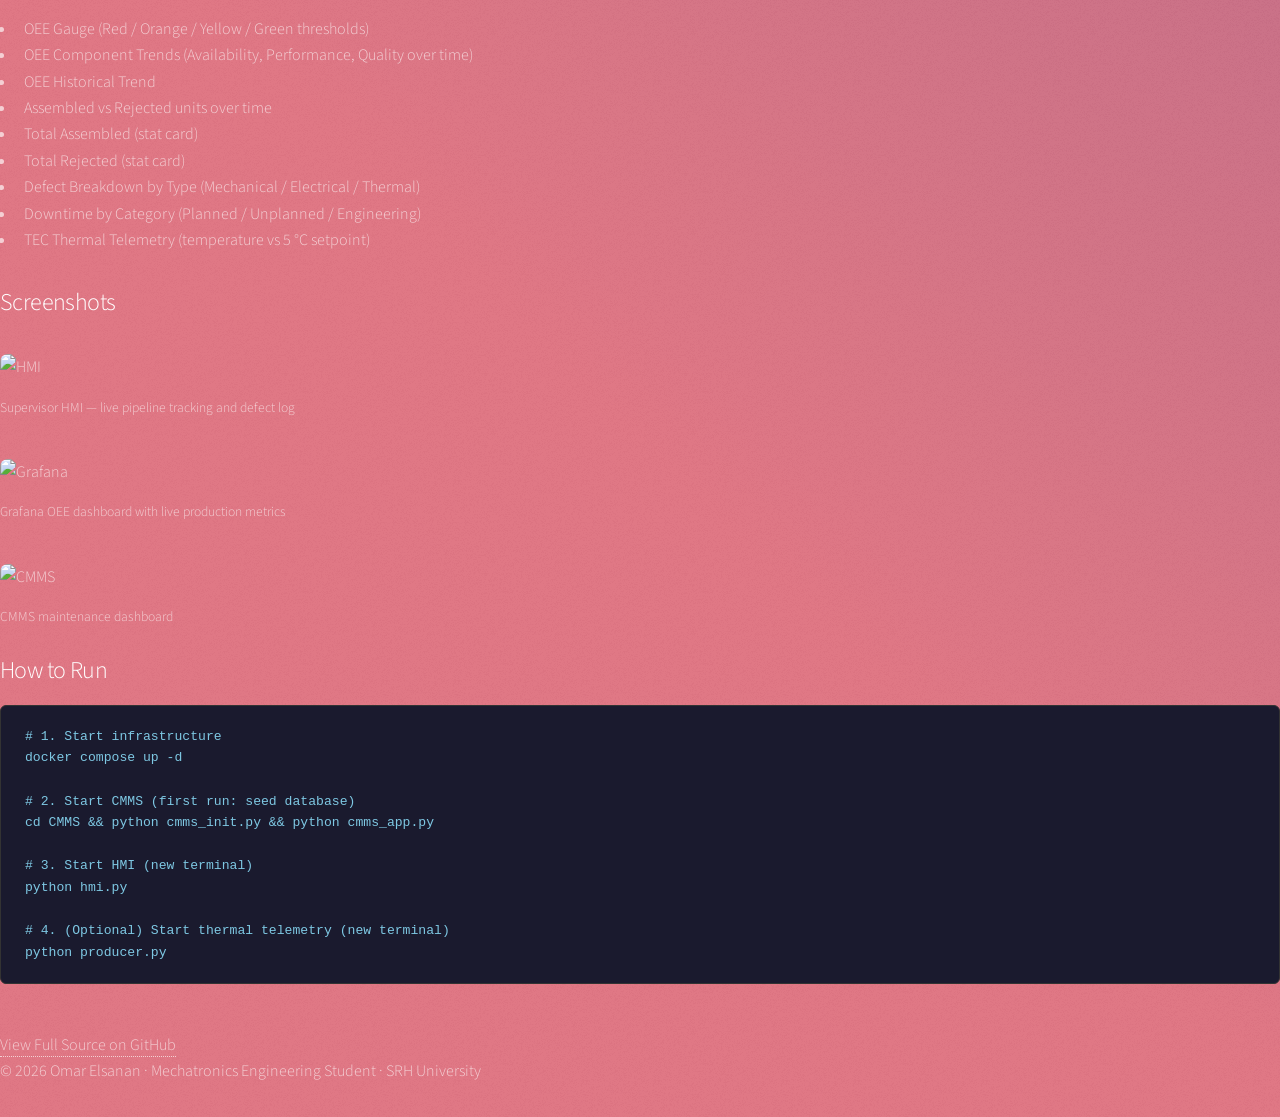
==== commit 1a21fd01: "Rebuild peltier page in Stellar style, add local screenshots" ====
--- a/peltier.html
+++ b/peltier.html
@@ -1,11 +1,188 @@
-<!DOCTYPE html>
-<html lang="en">
-<head>
-  <meta charset="UTF-8">
-  <meta name="viewport" content="width=device-width, initial-scale=1.0">
-  <title>Peltier Cooling Unit Production Line | Mazin Omar</title>
-  <link rel="stylesheet" href="style.css">
-</head>
+<!DOCTYPE HTML>
+<!--
+	Stellar by HTML5 UP — Project Page: Peltier Cooling Unit
+-->
+<html>
+	<head>
+		<title>Peltier Cooling Unit | Omar Elsanan</title>
+		<meta charset="utf-8" />
+		<meta name="viewport" content="width=device-width, initial-scale=1, user-scalable=no" />
+		<link rel="stylesheet" href="assets/css/main.css" />
+		<noscript><link rel="stylesheet" href="assets/css/noscript.css" /></noscript>
+		<style>
+			.project-tags { display: flex; flex-wrap: wrap; gap: 0.5rem; margin-bottom: 1.5rem; }
+			.project-tag { background: rgba(255,255,255,0.1); border: 1px solid rgba(255,255,255,0.2); border-radius: 4px; padding: 3px 10px; font-size: 0.8rem; }
+			.screenshot { width: 100%; border-radius: 8px; margin: 1rem 0; box-shadow: 0 4px 20px rgba(0,0,0,0.3); }
+			.arch-box { background: #1a1a2e; border: 1px solid #333; border-radius: 6px; padding: 1.2rem 1.5rem; font-family: 'Courier New', monospace; font-size: 0.82rem; color: #7ec8e3; overflow-x: auto; white-space: pre; margin: 1rem 0; }
+			.metrics-grid { display: grid; grid-template-columns: repeat(4, 1fr); gap: 1rem; margin: 1.5rem 0; }
+			.metric-card { background: rgba(255,255,255,0.05); border: 1px solid rgba(255,255,255,0.1); border-radius: 8px; padding: 1rem; text-align: center; }
+			.metric-card .val { font-size: 2rem; font-weight: 800; }
+			.metric-card .lbl { font-size: 0.75rem; opacity: 0.6; margin-top: 0.3rem; }
+			@media (max-width: 600px) { .metrics-grid { grid-template-columns: repeat(2,1fr); } }
+		</style>
+	</head>
+	<body class="is-preload">
+		<div id="wrapper">
+
+			<!-- Header -->
+				<header id="header">
+					<h1>Peltier Cooling Unit</h1>
+					<p>Production Line Simulation — Advanced Programming Final Project</p>
+				</header>
+
+			<!-- Nav -->
+				<nav id="nav">
+					<ul>
+						<li><a href="index.html">← Portfolio</a></li>
+						<li><a href="#overview" class="active">Overview</a></li>
+						<li><a href="#architecture">Architecture</a></li>
+						<li><a href="#screenshots">Screenshots</a></li>
+						<li><a href="#howtorun">How to Run</a></li>
+					</ul>
+				</nav>
+
+			<!-- Main -->
+				<div id="main">
+
+					<!-- Overview -->
+						<section id="overview" class="main">
+							<div class="spotlight">
+								<div class="content">
+									<header class="major">
+										<h2>What Is This?</h2>
+									</header>
+									<div class="project-tags">
+										<span class="project-tag">Python</span>
+										<span class="project-tag">InfluxDB</span>
+										<span class="project-tag">Grafana</span>
+										<span class="project-tag">Flask</span>
+										<span class="project-tag">Docker</span>
+										<span class="project-tag">Tkinter</span>
+										<span class="project-tag">ISA-95</span>
+									</div>
+									<p>A full-stack smart manufacturing system simulating a Peltier Cooling Unit
+									production line — from PLC-level assembly logic through to ERP-level
+									maintenance management, with live OEE metrics streaming to Grafana dashboards.</p>
+									<p>Each finished unit consists of an ASA housing, TEC module, blower fan,
+									and ESP32 controller board. After assembly, every unit undergoes
+									thermal acceptance testing — it must cool to 5 °C or be rejected.</p>
+									<ul class="actions">
+										<li><a href="https://github.com/omarelsananpersonal-sys/PeltierCoolingUnit-ProductionLine" class="button primary" target="_blank">View on GitHub</a></li>
+									</ul>
+								</div>
+								<span class="image"><img src="images/hmi.png" alt="HMI Screenshot" style="border-radius:8px;" /></span>
+							</div>
+						</section>
+
+					<!-- Architecture -->
+						<section id="architecture" class="main special">
+							<header class="major">
+								<h2>ISA-95 Architecture</h2>
+								<p>Four tiers — field simulation to maintenance management.</p>
+							</header>
+							<div class="arch-box">Level 4 — ERP / CMMS
+Flask web app · SQLite · OEE-triggered maintenance alerts
+http://localhost:5000
+
+Level 3 — MES / Analytics
+InfluxDB 2.0 · Grafana dashboards · 10 live panels
+http://localhost:8086  |  http://localhost:3000
+
+Level 2 — SCADA / HMI
+Tkinter supervisor interface · OEE metrics · downtime tracking
+hmi.py
+
+Level 1 — PLC / Field
+Production simulation · PID thermal telemetry sensor
+prod.py  |  producer.py</div>
+
+							<div class="metrics-grid">
+								<div class="metric-card">
+									<div class="val" style="color:#56b4d3;">A</div>
+									<div class="lbl">Availability<br>Run time ÷ Scheduled time</div>
+								</div>
+								<div class="metric-card">
+									<div class="val" style="color:#f0932b;">P</div>
+									<div class="lbl">Performance<br>Actual ÷ Theoretical output</div>
+								</div>
+								<div class="metric-card">
+									<div class="val" style="color:#2ecc71;">Q</div>
+									<div class="lbl">Quality<br>Good units ÷ Total units</div>
+								</div>
+								<div class="metric-card" style="border-color:#f0932b;">
+									<div class="val" style="color:#f0932b;">OEE</div>
+									<div class="lbl">A × P × Q<br>World-class ≥ 85%</div>
+								</div>
+							</div>
+
+							<p class="content">The HMI tracks three downtime categories — <strong>Emergency</strong> (unplanned),
+							<strong>Planned</strong> (scheduled), and <strong>Engineering</strong> (trials) — each logged
+							separately to InfluxDB. When OEE drops below 70%, the HMI automatically
+							creates a maintenance alert in the CMMS.</p>
+						</section>
+
+					<!-- Screenshots -->
+						<section id="screenshots" class="main special">
+							<header class="major">
+								<h2>Screenshots</h2>
+							</header>
+							<img src="images/grafana.png" alt="Grafana Dashboard" class="screenshot" />
+							<p><em>Grafana OEE dashboard — live production metrics, defect breakdown, and downtime by category</em></p>
+							<img src="images/cmms.png" alt="CMMS Dashboard" class="screenshot" />
+							<p><em>CMMS maintenance dashboard — machine schedules and OEE performance alerts</em></p>
+						</section>
+
+					<!-- How to Run -->
+						<section id="howtorun" class="main">
+							<header class="major">
+								<h2>How to Run</h2>
+							</header>
+							<div class="arch-box"># 1. Start infrastructure
+docker compose up -d
+
+# 2. Start CMMS (first run only: seed database)
+cd CMMS
+python cmms_init.py
+python cmms_app.py
+
+# 3. Start HMI (new terminal, project root)
+python hmi.py
+
+# 4. Optional: thermal telemetry (new terminal)
+python producer.py</div>
+							<ul class="actions">
+								<li><a href="https://github.com/omarelsananpersonal-sys/PeltierCoolingUnit-ProductionLine" class="button primary" target="_blank">Full Source on GitHub</a></li>
+								<li><a href="index.html" class="button">← Back to Portfolio</a></li>
+							</ul>
+						</section>
+
+				</div>
+
+			<!-- Footer -->
+				<footer id="footer">
+					<section>
+						<h2>Omar Elsanan</h2>
+						<p>Mechatronics Engineering Student · SRH University</p>
+					</section>
+					<section>
+						<ul class="icons">
+							<li><a href="https://github.com/omarelsananpersonal-sys" class="icon brands fa-github alt" target="_blank"><span class="label">GitHub</span></a></li>
+						</ul>
+					</section>
+					<p class="copyright">&copy; 2026 Omar Elsanan &mdash; Design: <a href="https://html5up.net">HTML5 UP</a>.</p>
+				</footer>
+
+		</div>
+
+		<script src="assets/js/jquery.min.js"></script>
+		<script src="assets/js/jquery.scrollex.min.js"></script>
+		<script src="assets/js/jquery.scrolly.min.js"></script>
+		<script src="assets/js/browser.min.js"></script>
+		<script src="assets/js/breakpoints.min.js"></script>
+		<script src="assets/js/util.js"></script>
+		<script src="assets/js/main.js"></script>
+	</body>
+</html>
 <body>
 
 <nav>
--- a/assets/css/main.css
+++ b/assets/css/main.css
@@ -0,0 +1,3785 @@
+@import url(fontawesome-all.min.css);
+@import 'https://fonts.googleapis.com/css?family=Source+Sans+Pro:300,400';
+
+/*
+	Stellar by HTML5 UP
+	html5up.net | @ajlkn
+	Free for personal and commercial use under the CCA 3.0 license (html5up.net/license)
+*/
+
+html, body, div, span, applet, object,
+iframe, h1, h2, h3, h4, h5, h6, p, blockquote,
+pre, a, abbr, acronym, address, big, cite,
+code, del, dfn, em, img, ins, kbd, q, s, samp,
+small, strike, strong, sub, sup, tt, var, b,
+u, i, center, dl, dt, dd, ol, ul, li, fieldset,
+form, label, legend, table, caption, tbody,
+tfoot, thead, tr, th, td, article, aside,
+canvas, details, embed, figure, figcaption,
+footer, header, hgroup, menu, nav, output, ruby,
+section, summary, time, mark, audio, video {
+	margin: 0;
+	padding: 0;
+	border: 0;
+	font-size: 100%;
+	font: inherit;
+	vertical-align: baseline;}
+
+article, aside, details, figcaption, figure,
+footer, header, hgroup, menu, nav, section {
+	display: block;}
+
+body {
+	line-height: 1;
+}
+
+ol, ul {
+	list-style: none;
+}
+
+blockquote, q {
+	quotes: none;
+}
+
+	blockquote:before, blockquote:after, q:before, q:after {
+		content: '';
+		content: none;
+	}
+
+table {
+	border-collapse: collapse;
+	border-spacing: 0;
+}
+
+body {
+	-webkit-text-size-adjust: none;
+}
+
+mark {
+	background-color: transparent;
+	color: inherit;
+}
+
+input::-moz-focus-inner {
+	border: 0;
+	padding: 0;
+}
+
+input, select, textarea {
+	-moz-appearance: none;
+	-webkit-appearance: none;
+	-ms-appearance: none;
+	appearance: none;
+}
+
+/* Basic */
+
+	@-ms-viewport {
+		width: device-width;
+	}
+
+	body {
+		-ms-overflow-style: scrollbar;
+	}
+
+	@media screen and (max-width: 480px) {
+
+		html, body {
+			min-width: 320px;
+		}
+
+	}
+
+	html {
+		box-sizing: border-box;
+	}
+
+	*, *:before, *:after {
+		box-sizing: inherit;
+	}
+
+	body {
+		background-color: #935d8c;
+		background-image: url("images/overlay.png"), -moz-linear-gradient(45deg, #e37682 15%, #5f4d93 85%);
+		background-image: url("images/overlay.png"), -webkit-linear-gradient(45deg, #e37682 15%, #5f4d93 85%);
+		background-image: url("images/overlay.png"), -ms-linear-gradient(45deg, #e37682 15%, #5f4d93 85%);
+		background-image: url("images/overlay.png"), linear-gradient(45deg, #e37682 15%, #5f4d93 85%);
+	}
+
+		body.is-preload *, body.is-preload *:before, body.is-preload *:after {
+			-moz-animation: none !important;
+			-webkit-animation: none !important;
+			-ms-animation: none !important;
+			animation: none !important;
+			-moz-transition: none !important;
+			-webkit-transition: none !important;
+			-ms-transition: none !important;
+			transition: none !important;
+		}
+
+/* Type */
+
+	body {
+		background-color: #935d8c;
+		color: rgba(255, 255, 255, 0.65);
+	}
+
+	body, input, select, textarea {
+		font-family: "Source Sans Pro", Helvetica, sans-serif;
+		font-size: 17pt;
+		font-weight: 300;
+		line-height: 1.65;
+	}
+
+		@media screen and (max-width: 1680px) {
+
+			body, input, select, textarea {
+				font-size: 14pt;
+			}
+
+		}
+
+		@media screen and (max-width: 1280px) {
+
+			body, input, select, textarea {
+				font-size: 12pt;
+			}
+
+		}
+
+		@media screen and (max-width: 360px) {
+
+			body, input, select, textarea {
+				font-size: 11pt;
+			}
+
+		}
+
+	a {
+		-moz-transition: color 0.2s ease, border-bottom 0.2s ease;
+		-webkit-transition: color 0.2s ease, border-bottom 0.2s ease;
+		-ms-transition: color 0.2s ease, border-bottom 0.2s ease;
+		transition: color 0.2s ease, border-bottom 0.2s ease;
+		text-decoration: none;
+		border-bottom: dotted 1px;
+		color: inherit;
+	}
+
+		a:hover {
+			border-bottom-color: transparent;
+		}
+
+	strong, b {
+		font-weight: 400;
+	}
+
+	em, i {
+		font-style: italic;
+	}
+
+	p {
+		margin: 0 0 2em 0;
+	}
+
+		p.content {
+			-moz-columns: 20em 2;
+			-webkit-columns: 20em 2;
+			-ms-columns: 20em 2;
+			columns: 20em 2;
+			-moz-column-gap: 2em;
+			-webkit-column-gap: 2em;
+			-ms-column-gap: 2em;
+			column-gap: 2em;
+			text-align: justify;
+		}
+
+	h1, h2, h3, h4, h5, h6 {
+		font-weight: 300;
+		line-height: 1.5;
+		margin: 0 0 0.7em 0;
+		letter-spacing: -0.025em;
+	}
+
+		h1 a, h2 a, h3 a, h4 a, h5 a, h6 a {
+			color: inherit;
+			text-decoration: none;
+		}
+
+	h1 {
+		font-size: 2.5em;
+		line-height: 1.2;
+	}
+
+	h2 {
+		font-size: 1.5em;
+	}
+
+	h3 {
+		font-size: 1.25em;
+	}
+
+	h4 {
+		font-size: 1.1em;
+	}
+
+	h5 {
+		font-size: 0.9em;
+	}
+
+	h6 {
+		font-size: 0.7em;
+	}
+
+	@media screen and (max-width: 736px) {
+
+		h1 {
+			font-size: 2em;
+		}
+
+	}
+
+	sub {
+		font-size: 0.8em;
+		position: relative;
+		top: 0.5em;
+	}
+
+	sup {
+		font-size: 0.8em;
+		position: relative;
+		top: -0.5em;
+	}
+
+	blockquote {
+		border-left: solid 4px;
+		font-style: italic;
+		margin: 0 0 2em 0;
+		padding: 0.5em 0 0.5em 2em;
+	}
+
+	code {
+		border-radius: 8px;
+		border: solid 1px;
+		font-family: "Courier New", monospace;
+		font-size: 0.9em;
+		margin: 0 0.25em;
+		padding: 0.25em 0.65em;
+	}
+
+	pre {
+		-webkit-overflow-scrolling: touch;
+		font-family: "Courier New", monospace;
+		font-size: 0.9em;
+		margin: 0 0 2em 0;
+	}
+
+		pre code {
+			display: block;
+			line-height: 1.75;
+			padding: 1em 1.5em;
+			overflow-x: auto;
+		}
+
+	hr {
+		border: 0;
+		border-bottom: solid 1px;
+		margin: 2em 0;
+	}
+
+		hr.major {
+			margin: 3em 0;
+		}
+
+	.align-left {
+		text-align: left;
+	}
+
+	.align-center {
+		text-align: center;
+	}
+
+	.align-right {
+		text-align: right;
+	}
+
+	input, select, textarea {
+		color: #ffffff;
+	}
+
+	a:hover {
+		color: #ffffff;
+	}
+
+	strong, b {
+		color: #ffffff;
+	}
+
+	h1, h2, h3, h4, h5, h6 {
+		color: #ffffff;
+	}
+
+	blockquote {
+		border-left-color: rgba(255, 255, 255, 0.35);
+	}
+
+	code {
+		background: rgba(255, 255, 255, 0.075);
+		border-color: rgba(255, 255, 255, 0.35);
+	}
+
+	hr {
+		border-bottom-color: rgba(255, 255, 255, 0.35);
+	}
+
+/* Row */
+
+	.row {
+		display: flex;
+		flex-wrap: wrap;
+		box-sizing: border-box;
+		align-items: stretch;
+	}
+
+		.row > * {
+			box-sizing: border-box;
+		}
+
+		.row.gtr-uniform > * > :last-child {
+			margin-bottom: 0;
+		}
+
+		.row.aln-left {
+			justify-content: flex-start;
+		}
+
+		.row.aln-center {
+			justify-content: center;
+		}
+
+		.row.aln-right {
+			justify-content: flex-end;
+		}
+
+		.row.aln-top {
+			align-items: flex-start;
+		}
+
+		.row.aln-middle {
+			align-items: center;
+		}
+
+		.row.aln-bottom {
+			align-items: flex-end;
+		}
+
+		.row > .imp {
+			order: -1;
+		}
+
+		.row > .col-1 {
+			width: 8.33333%;
+		}
+
+		.row > .off-1 {
+			margin-left: 8.33333%;
+		}
+
+		.row > .col-2 {
+			width: 16.66667%;
+		}
+
+		.row > .off-2 {
+			margin-left: 16.66667%;
+		}
+
+		.row > .col-3 {
+			width: 25%;
+		}
+
+		.row > .off-3 {
+			margin-left: 25%;
+		}
+
+		.row > .col-4 {
+			width: 33.33333%;
+		}
+
+		.row > .off-4 {
+			margin-left: 33.33333%;
+		}
+
+		.row > .col-5 {
+			width: 41.66667%;
+		}
+
+		.row > .off-5 {
+			margin-left: 41.66667%;
+		}
+
+		.row > .col-6 {
+			width: 50%;
+		}
+
+		.row > .off-6 {
+			margin-left: 50%;
+		}
+
+		.row > .col-7 {
+			width: 58.33333%;
+		}
+
+		.row > .off-7 {
+			margin-left: 58.33333%;
+		}
+
+		.row > .col-8 {
+			width: 66.66667%;
+		}
+
+		.row > .off-8 {
+			margin-left: 66.66667%;
+		}
+
+		.row > .col-9 {
+			width: 75%;
+		}
+
+		.row > .off-9 {
+			margin-left: 75%;
+		}
+
+		.row > .col-10 {
+			width: 83.33333%;
+		}
+
+		.row > .off-10 {
+			margin-left: 83.33333%;
+		}
+
+		.row > .col-11 {
+			width: 91.66667%;
+		}
+
+		.row > .off-11 {
+			margin-left: 91.66667%;
+		}
+
+		.row > .col-12 {
+			width: 100%;
+		}
+
+		.row > .off-12 {
+			margin-left: 100%;
+		}
+
+		.row.gtr-0 {
+			margin-top: 0;
+			margin-left: 0em;
+		}
+
+			.row.gtr-0 > * {
+				padding: 0 0 0 0em;
+			}
+
+			.row.gtr-0.gtr-uniform {
+				margin-top: 0em;
+			}
+
+				.row.gtr-0.gtr-uniform > * {
+					padding-top: 0em;
+				}
+
+		.row.gtr-25 {
+			margin-top: 0;
+			margin-left: -0.375em;
+		}
+
+			.row.gtr-25 > * {
+				padding: 0 0 0 0.375em;
+			}
+
+			.row.gtr-25.gtr-uniform {
+				margin-top: -0.375em;
+			}
+
+				.row.gtr-25.gtr-uniform > * {
+					padding-top: 0.375em;
+				}
+
+		.row.gtr-50 {
+			margin-top: 0;
+			margin-left: -0.75em;
+		}
+
+			.row.gtr-50 > * {
+				padding: 0 0 0 0.75em;
+			}
+
+			.row.gtr-50.gtr-uniform {
+				margin-top: -0.75em;
+			}
+
+				.row.gtr-50.gtr-uniform > * {
+					padding-top: 0.75em;
+				}
+
+		.row {
+			margin-top: 0;
+			margin-left: -1.5em;
+		}
+
+			.row > * {
+				padding: 0 0 0 1.5em;
+			}
+
+			.row.gtr-uniform {
+				margin-top: -1.5em;
+			}
+
+				.row.gtr-uniform > * {
+					padding-top: 1.5em;
+				}
+
+		.row.gtr-150 {
+			margin-top: 0;
+			margin-left: -2.25em;
+		}
+
+			.row.gtr-150 > * {
+				padding: 0 0 0 2.25em;
+			}
+
+			.row.gtr-150.gtr-uniform {
+				margin-top: -2.25em;
+			}
+
+				.row.gtr-150.gtr-uniform > * {
+					padding-top: 2.25em;
+				}
+
+		.row.gtr-200 {
+			margin-top: 0;
+			margin-left: -3em;
+		}
+
+			.row.gtr-200 > * {
+				padding: 0 0 0 3em;
+			}
+
+			.row.gtr-200.gtr-uniform {
+				margin-top: -3em;
+			}
+
+				.row.gtr-200.gtr-uniform > * {
+					padding-top: 3em;
+				}
+
+		@media screen and (max-width: 1680px) {
+
+			.row {
+				display: flex;
+				flex-wrap: wrap;
+				box-sizing: border-box;
+				align-items: stretch;
+			}
+
+				.row > * {
+					box-sizing: border-box;
+				}
+
+				.row.gtr-uniform > * > :last-child {
+					margin-bottom: 0;
+				}
+
+				.row.aln-left {
+					justify-content: flex-start;
+				}
+
+				.row.aln-center {
+					justify-content: center;
+				}
+
+				.row.aln-right {
+					justify-content: flex-end;
+				}
+
+				.row.aln-top {
+					align-items: flex-start;
+				}
+
+				.row.aln-middle {
+					align-items: center;
+				}
+
+				.row.aln-bottom {
+					align-items: flex-end;
+				}
+
+				.row > .imp-xlarge {
+					order: -1;
+				}
+
+				.row > .col-1-xlarge {
+					width: 8.33333%;
+				}
+
+				.row > .off-1-xlarge {
+					margin-left: 8.33333%;
+				}
+
+				.row > .col-2-xlarge {
+					width: 16.66667%;
+				}
+
+				.row > .off-2-xlarge {
+					margin-left: 16.66667%;
+				}
+
+				.row > .col-3-xlarge {
+					width: 25%;
+				}
+
+				.row > .off-3-xlarge {
+					margin-left: 25%;
+				}
+
+				.row > .col-4-xlarge {
+					width: 33.33333%;
+				}
+
+				.row > .off-4-xlarge {
+					margin-left: 33.33333%;
+				}
+
+				.row > .col-5-xlarge {
+					width: 41.66667%;
+				}
+
+				.row > .off-5-xlarge {
+					margin-left: 41.66667%;
+				}
+
+				.row > .col-6-xlarge {
+					width: 50%;
+				}
+
+				.row > .off-6-xlarge {
+					margin-left: 50%;
+				}
+
+				.row > .col-7-xlarge {
+					width: 58.33333%;
+				}
+
+				.row > .off-7-xlarge {
+					margin-left: 58.33333%;
+				}
+
+				.row > .col-8-xlarge {
+					width: 66.66667%;
+				}
+
+				.row > .off-8-xlarge {
+					margin-left: 66.66667%;
+				}
+
+				.row > .col-9-xlarge {
+					width: 75%;
+				}
+
+				.row > .off-9-xlarge {
+					margin-left: 75%;
+				}
+
+				.row > .col-10-xlarge {
+					width: 83.33333%;
+				}
+
+				.row > .off-10-xlarge {
+					margin-left: 83.33333%;
+				}
+
+				.row > .col-11-xlarge {
+					width: 91.66667%;
+				}
+
+				.row > .off-11-xlarge {
+					margin-left: 91.66667%;
+				}
+
+				.row > .col-12-xlarge {
+					width: 100%;
+				}
+
+				.row > .off-12-xlarge {
+					margin-left: 100%;
+				}
+
+				.row.gtr-0 {
+					margin-top: 0;
+					margin-left: 0em;
+				}
+
+					.row.gtr-0 > * {
+						padding: 0 0 0 0em;
+					}
+
+					.row.gtr-0.gtr-uniform {
+						margin-top: 0em;
+					}
+
+						.row.gtr-0.gtr-uniform > * {
+							padding-top: 0em;
+						}
+
+				.row.gtr-25 {
+					margin-top: 0;
+					margin-left: -0.375em;
+				}
+
+					.row.gtr-25 > * {
+						padding: 0 0 0 0.375em;
+					}
+
+					.row.gtr-25.gtr-uniform {
+						margin-top: -0.375em;
+					}
+
+						.row.gtr-25.gtr-uniform > * {
+							padding-top: 0.375em;
+						}
+
+				.row.gtr-50 {
+					margin-top: 0;
+					margin-left: -0.75em;
+				}
+
+					.row.gtr-50 > * {
+						padding: 0 0 0 0.75em;
+					}
+
+					.row.gtr-50.gtr-uniform {
+						margin-top: -0.75em;
+					}
+
+						.row.gtr-50.gtr-uniform > * {
+							padding-top: 0.75em;
+						}
+
+				.row {
+					margin-top: 0;
+					margin-left: -1.5em;
+				}
+
+					.row > * {
+						padding: 0 0 0 1.5em;
+					}
+
+					.row.gtr-uniform {
+						margin-top: -1.5em;
+					}
+
+						.row.gtr-uniform > * {
+							padding-top: 1.5em;
+						}
+
+				.row.gtr-150 {
+					margin-top: 0;
+					margin-left: -2.25em;
+				}
+
+					.row.gtr-150 > * {
+						padding: 0 0 0 2.25em;
+					}
+
+					.row.gtr-150.gtr-uniform {
+						margin-top: -2.25em;
+					}
+
+						.row.gtr-150.gtr-uniform > * {
+							padding-top: 2.25em;
+						}
+
+				.row.gtr-200 {
+					margin-top: 0;
+					margin-left: -3em;
+				}
+
+					.row.gtr-200 > * {
+						padding: 0 0 0 3em;
+					}
+
+					.row.gtr-200.gtr-uniform {
+						margin-top: -3em;
+					}
+
+						.row.gtr-200.gtr-uniform > * {
+							padding-top: 3em;
+						}
+
+		}
+
+		@media screen and (max-width: 1280px) {
+
+			.row {
+				display: flex;
+				flex-wrap: wrap;
+				box-sizing: border-box;
+				align-items: stretch;
+			}
+
+				.row > * {
+					box-sizing: border-box;
+				}
+
+				.row.gtr-uniform > * > :last-child {
+					margin-bottom: 0;
+				}
+
+				.row.aln-left {
+					justify-content: flex-start;
+				}
+
+				.row.aln-center {
+					justify-content: center;
+				}
+
+				.row.aln-right {
+					justify-content: flex-end;
+				}
+
+				.row.aln-top {
+					align-items: flex-start;
+				}
+
+				.row.aln-middle {
+					align-items: center;
+				}
+
+				.row.aln-bottom {
+					align-items: flex-end;
+				}
+
+				.row > .imp-large {
+					order: -1;
+				}
+
+				.row > .col-1-large {
+					width: 8.33333%;
+				}
+
+				.row > .off-1-large {
+					margin-left: 8.33333%;
+				}
+
+				.row > .col-2-large {
+					width: 16.66667%;
+				}
+
+				.row > .off-2-large {
+					margin-left: 16.66667%;
+				}
+
+				.row > .col-3-large {
+					width: 25%;
+				}
+
+				.row > .off-3-large {
+					margin-left: 25%;
+				}
+
+				.row > .col-4-large {
+					width: 33.33333%;
+				}
+
+				.row > .off-4-large {
+					margin-left: 33.33333%;
+				}
+
+				.row > .col-5-large {
+					width: 41.66667%;
+				}
+
+				.row > .off-5-large {
+					margin-left: 41.66667%;
+				}
+
+				.row > .col-6-large {
+					width: 50%;
+				}
+
+				.row > .off-6-large {
+					margin-left: 50%;
+				}
+
+				.row > .col-7-large {
+					width: 58.33333%;
+				}
+
+				.row > .off-7-large {
+					margin-left: 58.33333%;
+				}
+
+				.row > .col-8-large {
+					width: 66.66667%;
+				}
+
+				.row > .off-8-large {
+					margin-left: 66.66667%;
+				}
+
+				.row > .col-9-large {
+					width: 75%;
+				}
+
+				.row > .off-9-large {
+					margin-left: 75%;
+				}
+
+				.row > .col-10-large {
+					width: 83.33333%;
+				}
+
+				.row > .off-10-large {
+					margin-left: 83.33333%;
+				}
+
+				.row > .col-11-large {
+					width: 91.66667%;
+				}
+
+				.row > .off-11-large {
+					margin-left: 91.66667%;
+				}
+
+				.row > .col-12-large {
+					width: 100%;
+				}
+
+				.row > .off-12-large {
+					margin-left: 100%;
+				}
+
+				.row.gtr-0 {
+					margin-top: 0;
+					margin-left: 0em;
+				}
+
+					.row.gtr-0 > * {
+						padding: 0 0 0 0em;
+					}
+
+					.row.gtr-0.gtr-uniform {
+						margin-top: 0em;
+					}
+
+						.row.gtr-0.gtr-uniform > * {
+							padding-top: 0em;
+						}
+
+				.row.gtr-25 {
+					margin-top: 0;
+					margin-left: -0.375em;
+				}
+
+					.row.gtr-25 > * {
+						padding: 0 0 0 0.375em;
+					}
+
+					.row.gtr-25.gtr-uniform {
+						margin-top: -0.375em;
+					}
+
+						.row.gtr-25.gtr-uniform > * {
+							padding-top: 0.375em;
+						}
+
+				.row.gtr-50 {
+					margin-top: 0;
+					margin-left: -0.75em;
+				}
+
+					.row.gtr-50 > * {
+						padding: 0 0 0 0.75em;
+					}
+
+					.row.gtr-50.gtr-uniform {
+						margin-top: -0.75em;
+					}
+
+						.row.gtr-50.gtr-uniform > * {
+							padding-top: 0.75em;
+						}
+
+				.row {
+					margin-top: 0;
+					margin-left: -1.5em;
+				}
+
+					.row > * {
+						padding: 0 0 0 1.5em;
+					}
+
+					.row.gtr-uniform {
+						margin-top: -1.5em;
+					}
+
+						.row.gtr-uniform > * {
+							padding-top: 1.5em;
+						}
+
+				.row.gtr-150 {
+					margin-top: 0;
+					margin-left: -2.25em;
+				}
+
+					.row.gtr-150 > * {
+						padding: 0 0 0 2.25em;
+					}
+
+					.row.gtr-150.gtr-uniform {
+						margin-top: -2.25em;
+					}
+
+						.row.gtr-150.gtr-uniform > * {
+							padding-top: 2.25em;
+						}
+
+				.row.gtr-200 {
+					margin-top: 0;
+					margin-left: -3em;
+				}
+
+					.row.gtr-200 > * {
+						padding: 0 0 0 3em;
+					}
+
+					.row.gtr-200.gtr-uniform {
+						margin-top: -3em;
+					}
+
+						.row.gtr-200.gtr-uniform > * {
+							padding-top: 3em;
+						}
+
+		}
+
+		@media screen and (max-width: 980px) {
+
+			.row {
+				display: flex;
+				flex-wrap: wrap;
+				box-sizing: border-box;
+				align-items: stretch;
+			}
+
+				.row > * {
+					box-sizing: border-box;
+				}
+
+				.row.gtr-uniform > * > :last-child {
+					margin-bottom: 0;
+				}
+
+				.row.aln-left {
+					justify-content: flex-start;
+				}
+
+				.row.aln-center {
+					justify-content: center;
+				}
+
+				.row.aln-right {
+					justify-content: flex-end;
+				}
+
+				.row.aln-top {
+					align-items: flex-start;
+				}
+
+				.row.aln-middle {
+					align-items: center;
+				}
+
+				.row.aln-bottom {
+					align-items: flex-end;
+				}
+
+				.row > .imp-medium {
+					order: -1;
+				}
+
+				.row > .col-1-medium {
+					width: 8.33333%;
+				}
+
+				.row > .off-1-medium {
+					margin-left: 8.33333%;
+				}
+
+				.row > .col-2-medium {
+					width: 16.66667%;
+				}
+
+				.row > .off-2-medium {
+					margin-left: 16.66667%;
+				}
+
+				.row > .col-3-medium {
+					width: 25%;
+				}
+
+				.row > .off-3-medium {
+					margin-left: 25%;
+				}
+
+				.row > .col-4-medium {
+					width: 33.33333%;
+				}
+
+				.row > .off-4-medium {
+					margin-left: 33.33333%;
+				}
+
+				.row > .col-5-medium {
+					width: 41.66667%;
+				}
+
+				.row > .off-5-medium {
+					margin-left: 41.66667%;
+				}
+
+				.row > .col-6-medium {
+					width: 50%;
+				}
+
+				.row > .off-6-medium {
+					margin-left: 50%;
+				}
+
+				.row > .col-7-medium {
+					width: 58.33333%;
+				}
+
+				.row > .off-7-medium {
+					margin-left: 58.33333%;
+				}
+
+				.row > .col-8-medium {
+					width: 66.66667%;
+				}
+
+				.row > .off-8-medium {
+					margin-left: 66.66667%;
+				}
+
+				.row > .col-9-medium {
+					width: 75%;
+				}
+
+				.row > .off-9-medium {
+					margin-left: 75%;
+				}
+
+				.row > .col-10-medium {
+					width: 83.33333%;
+				}
+
+				.row > .off-10-medium {
+					margin-left: 83.33333%;
+				}
+
+				.row > .col-11-medium {
+					width: 91.66667%;
+				}
+
+				.row > .off-11-medium {
+					margin-left: 91.66667%;
+				}
+
+				.row > .col-12-medium {
+					width: 100%;
+				}
+
+				.row > .off-12-medium {
+					margin-left: 100%;
+				}
+
+				.row.gtr-0 {
+					margin-top: 0;
+					margin-left: 0em;
+				}
+
+					.row.gtr-0 > * {
+						padding: 0 0 0 0em;
+					}
+
+					.row.gtr-0.gtr-uniform {
+						margin-top: 0em;
+					}
+
+						.row.gtr-0.gtr-uniform > * {
+							padding-top: 0em;
+						}
+
+				.row.gtr-25 {
+					margin-top: 0;
+					margin-left: -0.375em;
+				}
+
+					.row.gtr-25 > * {
+						padding: 0 0 0 0.375em;
+					}
+
+					.row.gtr-25.gtr-uniform {
+						margin-top: -0.375em;
+					}
+
+						.row.gtr-25.gtr-uniform > * {
+							padding-top: 0.375em;
+						}
+
+				.row.gtr-50 {
+					margin-top: 0;
+					margin-left: -0.75em;
+				}
+
+					.row.gtr-50 > * {
+						padding: 0 0 0 0.75em;
+					}
+
+					.row.gtr-50.gtr-uniform {
+						margin-top: -0.75em;
+					}
+
+						.row.gtr-50.gtr-uniform > * {
+							padding-top: 0.75em;
+						}
+
+				.row {
+					margin-top: 0;
+					margin-left: -1.5em;
+				}
+
+					.row > * {
+						padding: 0 0 0 1.5em;
+					}
+
+					.row.gtr-uniform {
+						margin-top: -1.5em;
+					}
+
+						.row.gtr-uniform > * {
+							padding-top: 1.5em;
+						}
+
+				.row.gtr-150 {
+					margin-top: 0;
+					margin-left: -2.25em;
+				}
+
+					.row.gtr-150 > * {
+						padding: 0 0 0 2.25em;
+					}
+
+					.row.gtr-150.gtr-uniform {
+						margin-top: -2.25em;
+					}
+
+						.row.gtr-150.gtr-uniform > * {
+							padding-top: 2.25em;
+						}
+
+				.row.gtr-200 {
+					margin-top: 0;
+					margin-left: -3em;
+				}
+
+					.row.gtr-200 > * {
+						padding: 0 0 0 3em;
+					}
+
+					.row.gtr-200.gtr-uniform {
+						margin-top: -3em;
+					}
+
+						.row.gtr-200.gtr-uniform > * {
+							padding-top: 3em;
+						}
+
+		}
+
+		@media screen and (max-width: 736px) {
+
+			.row {
+				display: flex;
+				flex-wrap: wrap;
+				box-sizing: border-box;
+				align-items: stretch;
+			}
+
+				.row > * {
+					box-sizing: border-box;
+				}
+
+				.row.gtr-uniform > * > :last-child {
+					margin-bottom: 0;
+				}
+
+				.row.aln-left {
+					justify-content: flex-start;
+				}
+
+				.row.aln-center {
+					justify-content: center;
+				}
+
+				.row.aln-right {
+					justify-content: flex-end;
+				}
+
+				.row.aln-top {
+					align-items: flex-start;
+				}
+
+				.row.aln-middle {
+					align-items: center;
+				}
+
+				.row.aln-bottom {
+					align-items: flex-end;
+				}
+
+				.row > .imp-small {
+					order: -1;
+				}
+
+				.row > .col-1-small {
+					width: 8.33333%;
+				}
+
+				.row > .off-1-small {
+					margin-left: 8.33333%;
+				}
+
+				.row > .col-2-small {
+					width: 16.66667%;
+				}
+
+				.row > .off-2-small {
+					margin-left: 16.66667%;
+				}
+
+				.row > .col-3-small {
+					width: 25%;
+				}
+
+				.row > .off-3-small {
+					margin-left: 25%;
+				}
+
+				.row > .col-4-small {
+					width: 33.33333%;
+				}
+
+				.row > .off-4-small {
+					margin-left: 33.33333%;
+				}
+
+				.row > .col-5-small {
+					width: 41.66667%;
+				}
+
+				.row > .off-5-small {
+					margin-left: 41.66667%;
+				}
+
+				.row > .col-6-small {
+					width: 50%;
+				}
+
+				.row > .off-6-small {
+					margin-left: 50%;
+				}
+
+				.row > .col-7-small {
+					width: 58.33333%;
+				}
+
+				.row > .off-7-small {
+					margin-left: 58.33333%;
+				}
+
+				.row > .col-8-small {
+					width: 66.66667%;
+				}
+
+				.row > .off-8-small {
+					margin-left: 66.66667%;
+				}
+
+				.row > .col-9-small {
+					width: 75%;
+				}
+
+				.row > .off-9-small {
+					margin-left: 75%;
+				}
+
+				.row > .col-10-small {
+					width: 83.33333%;
+				}
+
+				.row > .off-10-small {
+					margin-left: 83.33333%;
+				}
+
+				.row > .col-11-small {
+					width: 91.66667%;
+				}
+
+				.row > .off-11-small {
+					margin-left: 91.66667%;
+				}
+
+				.row > .col-12-small {
+					width: 100%;
+				}
+
+				.row > .off-12-small {
+					margin-left: 100%;
+				}
+
+				.row.gtr-0 {
+					margin-top: 0;
+					margin-left: 0em;
+				}
+
+					.row.gtr-0 > * {
+						padding: 0 0 0 0em;
+					}
+
+					.row.gtr-0.gtr-uniform {
+						margin-top: 0em;
+					}
+
+						.row.gtr-0.gtr-uniform > * {
+							padding-top: 0em;
+						}
+
+				.row.gtr-25 {
+					margin-top: 0;
+					margin-left: -0.25em;
+				}
+
+					.row.gtr-25 > * {
+						padding: 0 0 0 0.25em;
+					}
+
+					.row.gtr-25.gtr-uniform {
+						margin-top: -0.25em;
+					}
+
+						.row.gtr-25.gtr-uniform > * {
+							padding-top: 0.25em;
+						}
+
+				.row.gtr-50 {
+					margin-top: 0;
+					margin-left: -0.5em;
+				}
+
+					.row.gtr-50 > * {
+						padding: 0 0 0 0.5em;
+					}
+
+					.row.gtr-50.gtr-uniform {
+						margin-top: -0.5em;
+					}
+
+						.row.gtr-50.gtr-uniform > * {
+							padding-top: 0.5em;
+						}
+
+				.row {
+					margin-top: 0;
+					margin-left: -1em;
+				}
+
+					.row > * {
+						padding: 0 0 0 1em;
+					}
+
+					.row.gtr-uniform {
+						margin-top: -1em;
+					}
+
+						.row.gtr-uniform > * {
+							padding-top: 1em;
+						}
+
+				.row.gtr-150 {
+					margin-top: 0;
+					margin-left: -1.5em;
+				}
+
+					.row.gtr-150 > * {
+						padding: 0 0 0 1.5em;
+					}
+
+					.row.gtr-150.gtr-uniform {
+						margin-top: -1.5em;
+					}
+
+						.row.gtr-150.gtr-uniform > * {
+							padding-top: 1.5em;
+						}
+
+				.row.gtr-200 {
+					margin-top: 0;
+					margin-left: -2em;
+				}
+
+					.row.gtr-200 > * {
+						padding: 0 0 0 2em;
+					}
+
+					.row.gtr-200.gtr-uniform {
+						margin-top: -2em;
+					}
+
+						.row.gtr-200.gtr-uniform > * {
+							padding-top: 2em;
+						}
+
+		}
+
+		@media screen and (max-width: 480px) {
+
+			.row {
+				display: flex;
+				flex-wrap: wrap;
+				box-sizing: border-box;
+				align-items: stretch;
+			}
+
+				.row > * {
+					box-sizing: border-box;
+				}
+
+				.row.gtr-uniform > * > :last-child {
+					margin-bottom: 0;
+				}
+
+				.row.aln-left {
+					justify-content: flex-start;
+				}
+
+				.row.aln-center {
+					justify-content: center;
+				}
+
+				.row.aln-right {
+					justify-content: flex-end;
+				}
+
+				.row.aln-top {
+					align-items: flex-start;
+				}
+
+				.row.aln-middle {
+					align-items: center;
+				}
+
+				.row.aln-bottom {
+					align-items: flex-end;
+				}
+
+				.row > .imp-xsmall {
+					order: -1;
+				}
+
+				.row > .col-1-xsmall {
+					width: 8.33333%;
+				}
+
+				.row > .off-1-xsmall {
+					margin-left: 8.33333%;
+				}
+
+				.row > .col-2-xsmall {
+					width: 16.66667%;
+				}
+
+				.row > .off-2-xsmall {
+					margin-left: 16.66667%;
+				}
+
+				.row > .col-3-xsmall {
+					width: 25%;
+				}
+
+				.row > .off-3-xsmall {
+					margin-left: 25%;
+				}
+
+				.row > .col-4-xsmall {
+					width: 33.33333%;
+				}
+
+				.row > .off-4-xsmall {
+					margin-left: 33.33333%;
+				}
+
+				.row > .col-5-xsmall {
+					width: 41.66667%;
+				}
+
+				.row > .off-5-xsmall {
+					margin-left: 41.66667%;
+				}
+
+				.row > .col-6-xsmall {
+					width: 50%;
+				}
+
+				.row > .off-6-xsmall {
+					margin-left: 50%;
+				}
+
+				.row > .col-7-xsmall {
+					width: 58.33333%;
+				}
+
+				.row > .off-7-xsmall {
+					margin-left: 58.33333%;
+				}
+
+				.row > .col-8-xsmall {
+					width: 66.66667%;
+				}
+
+				.row > .off-8-xsmall {
+					margin-left: 66.66667%;
+				}
+
+				.row > .col-9-xsmall {
+					width: 75%;
+				}
+
+				.row > .off-9-xsmall {
+					margin-left: 75%;
+				}
+
+				.row > .col-10-xsmall {
+					width: 83.33333%;
+				}
+
+				.row > .off-10-xsmall {
+					margin-left: 83.33333%;
+				}
+
+				.row > .col-11-xsmall {
+					width: 91.66667%;
+				}
+
+				.row > .off-11-xsmall {
+					margin-left: 91.66667%;
+				}
+
+				.row > .col-12-xsmall {
+					width: 100%;
+				}
+
+				.row > .off-12-xsmall {
+					margin-left: 100%;
+				}
+
+				.row.gtr-0 {
+					margin-top: 0;
+					margin-left: 0em;
+				}
+
+					.row.gtr-0 > * {
+						padding: 0 0 0 0em;
+					}
+
+					.row.gtr-0.gtr-uniform {
+						margin-top: 0em;
+					}
+
+						.row.gtr-0.gtr-uniform > * {
+							padding-top: 0em;
+						}
+
+				.row.gtr-25 {
+					margin-top: 0;
+					margin-left: -0.3125em;
+				}
+
+					.row.gtr-25 > * {
+						padding: 0 0 0 0.3125em;
+					}
+
+					.row.gtr-25.gtr-uniform {
+						margin-top: -0.3125em;
+					}
+
+						.row.gtr-25.gtr-uniform > * {
+							padding-top: 0.3125em;
+						}
+
+				.row.gtr-50 {
+					margin-top: 0;
+					margin-left: -0.625em;
+				}
+
+					.row.gtr-50 > * {
+						padding: 0 0 0 0.625em;
+					}
+
+					.row.gtr-50.gtr-uniform {
+						margin-top: -0.625em;
+					}
+
+						.row.gtr-50.gtr-uniform > * {
+							padding-top: 0.625em;
+						}
+
+				.row {
+					margin-top: 0;
+					margin-left: -1.25em;
+				}
+
+					.row > * {
+						padding: 0 0 0 1.25em;
+					}
+
+					.row.gtr-uniform {
+						margin-top: -1.25em;
+					}
+
+						.row.gtr-uniform > * {
+							padding-top: 1.25em;
+						}
+
+				.row.gtr-150 {
+					margin-top: 0;
+					margin-left: -1.875em;
+				}
+
+					.row.gtr-150 > * {
+						padding: 0 0 0 1.875em;
+					}
+
+					.row.gtr-150.gtr-uniform {
+						margin-top: -1.875em;
+					}
+
+						.row.gtr-150.gtr-uniform > * {
+							padding-top: 1.875em;
+						}
+
+				.row.gtr-200 {
+					margin-top: 0;
+					margin-left: -2.5em;
+				}
+
+					.row.gtr-200 > * {
+						padding: 0 0 0 2.5em;
+					}
+
+					.row.gtr-200.gtr-uniform {
+						margin-top: -2.5em;
+					}
+
+						.row.gtr-200.gtr-uniform > * {
+							padding-top: 2.5em;
+						}
+
+		}
+
+/* Box */
+
+	.box {
+		border-radius: 8px;
+		border: solid;
+		margin-bottom: 2em;
+		padding: 1.5em;
+	}
+
+		.box > :last-child,
+		.box > :last-child > :last-child,
+		.box > :last-child > :last-child > :last-child {
+			margin-bottom: 0;
+		}
+
+		.box.alt {
+			border: 0;
+			border-radius: 0;
+			padding: 0;
+		}
+
+	.box {
+		border-color: rgba(255, 255, 255, 0.35);
+	}
+
+/* Button */
+
+	input[type="submit"],
+	input[type="reset"],
+	input[type="button"],
+	button,
+	.button {
+		-moz-appearance: none;
+		-webkit-appearance: none;
+		-ms-appearance: none;
+		appearance: none;
+		-moz-transition: background-color 0.2s ease-in-out, color 0.2s ease-in-out;
+		-webkit-transition: background-color 0.2s ease-in-out, color 0.2s ease-in-out;
+		-ms-transition: background-color 0.2s ease-in-out, color 0.2s ease-in-out;
+		transition: background-color 0.2s ease-in-out, color 0.2s ease-in-out;
+		border-radius: 8px;
+		border: 0;
+		cursor: pointer;
+		display: inline-block;
+		font-weight: 300;
+		height: 2.75em;
+		line-height: 2.75em;
+		min-width: 9.25em;
+		padding: 0 1.5em;
+		text-align: center;
+		text-decoration: none;
+		white-space: nowrap;
+	}
+
+		input[type="submit"].icon,
+		input[type="reset"].icon,
+		input[type="button"].icon,
+		button.icon,
+		.button.icon {
+			padding-left: 1.35em;
+		}
+
+			input[type="submit"].icon:before,
+			input[type="reset"].icon:before,
+			input[type="button"].icon:before,
+			button.icon:before,
+			.button.icon:before {
+				margin-right: 0.5em;
+			}
+
+		input[type="submit"].fit,
+		input[type="reset"].fit,
+		input[type="button"].fit,
+		button.fit,
+		.button.fit {
+			width: 100%;
+		}
+
+		input[type="submit"].small,
+		input[type="reset"].small,
+		input[type="button"].small,
+		button.small,
+		.button.small {
+			font-size: 0.8em;
+		}
+
+		input[type="submit"].large,
+		input[type="reset"].large,
+		input[type="button"].large,
+		button.large,
+		.button.large {
+			font-size: 1.35em;
+		}
+
+		input[type="submit"].disabled, input[type="submit"]:disabled,
+		input[type="reset"].disabled,
+		input[type="reset"]:disabled,
+		input[type="button"].disabled,
+		input[type="button"]:disabled,
+		button.disabled,
+		button:disabled,
+		.button.disabled,
+		.button:disabled {
+			pointer-events: none;
+			opacity: 0.25;
+		}
+
+		@media screen and (max-width: 736px) {
+
+			input[type="submit"],
+			input[type="reset"],
+			input[type="button"],
+			button,
+			.button {
+				min-width: 0;
+			}
+
+		}
+
+	input[type="submit"],
+	input[type="reset"],
+	input[type="button"],
+	button,
+	.button {
+		background-color: transparent;
+		box-shadow: inset 0 0 0 1px rgba(255, 255, 255, 0.35);
+		color: #ffffff !important;
+	}
+
+		input[type="submit"]:hover,
+		input[type="reset"]:hover,
+		input[type="button"]:hover,
+		button:hover,
+		.button:hover {
+			background-color: rgba(255, 255, 255, 0.075);
+		}
+
+		input[type="submit"]:active,
+		input[type="reset"]:active,
+		input[type="button"]:active,
+		button:active,
+		.button:active {
+			background-color: rgba(255, 255, 255, 0.2);
+		}
+
+		input[type="submit"].icon:before,
+		input[type="reset"].icon:before,
+		input[type="button"].icon:before,
+		button.icon:before,
+		.button.icon:before {
+			color: rgba(255, 255, 255, 0.5);
+		}
+
+		input[type="submit"].primary,
+		input[type="reset"].primary,
+		input[type="button"].primary,
+		button.primary,
+		.button.primary {
+			background-color: #8cc9f0;
+			color: #ffffff !important;
+			box-shadow: none;
+		}
+
+			input[type="submit"].primary:hover,
+			input[type="reset"].primary:hover,
+			input[type="button"].primary:hover,
+			button.primary:hover,
+			.button.primary:hover {
+				background-color: #9acff2;
+			}
+
+			input[type="submit"].primary:active,
+			input[type="reset"].primary:active,
+			input[type="button"].primary:active,
+			button.primary:active,
+			.button.primary:active {
+				background-color: #7ec3ee;
+			}
+
+			input[type="submit"].primary.icon:before,
+			input[type="reset"].primary.icon:before,
+			input[type="button"].primary.icon:before,
+			button.primary.icon:before,
+			.button.primary.icon:before {
+				color: #ffffff !important;
+			}
+
+/* Form */
+
+	form {
+		margin: 0 0 2em 0;
+	}
+
+	label {
+		display: block;
+		font-size: 0.9em;
+		font-weight: 400;
+		margin: 0 0 1em 0;
+	}
+
+	input[type="text"],
+	input[type="password"],
+	input[type="email"],
+	select,
+	textarea {
+		-moz-appearance: none;
+		-webkit-appearance: none;
+		-ms-appearance: none;
+		appearance: none;
+		border-radius: 8px;
+		border: solid 1px;
+		color: inherit;
+		display: block;
+		outline: 0;
+		padding: 0 1em;
+		text-decoration: none;
+		width: 100%;
+	}
+
+		input[type="text"]:invalid,
+		input[type="password"]:invalid,
+		input[type="email"]:invalid,
+		select:invalid,
+		textarea:invalid {
+			box-shadow: none;
+		}
+
+	select {
+		background-size: 1.25rem;
+		background-repeat: no-repeat;
+		background-position: calc(100% - 1rem) center;
+		height: 2.75em;
+		padding-right: 2.75em;
+		text-overflow: ellipsis;
+	}
+
+		select:focus::-ms-value {
+			background-color: transparent;
+		}
+
+		select::-ms-expand {
+			display: none;
+		}
+
+	input[type="text"],
+	input[type="password"],
+	input[type="email"],
+	select {
+		height: 2.75em;
+	}
+
+	textarea {
+		padding: 0.75em 1em;
+	}
+
+	input[type="checkbox"],
+	input[type="radio"] {
+		-moz-appearance: none;
+		-webkit-appearance: none;
+		-ms-appearance: none;
+		appearance: none;
+		display: block;
+		float: left;
+		margin-right: -2em;
+		opacity: 0;
+		width: 1em;
+		z-index: -1;
+	}
+
+		input[type="checkbox"] + label,
+		input[type="radio"] + label {
+			text-decoration: none;
+			cursor: pointer;
+			display: inline-block;
+			font-size: 1em;
+			font-weight: 300;
+			padding-left: 2.4em;
+			padding-right: 0.75em;
+			position: relative;
+		}
+
+			input[type="checkbox"] + label:before,
+			input[type="radio"] + label:before {
+				-moz-osx-font-smoothing: grayscale;
+				-webkit-font-smoothing: antialiased;
+				display: inline-block;
+				font-style: normal;
+				font-variant: normal;
+				text-rendering: auto;
+				line-height: 1;
+				text-transform: none !important;
+				font-family: 'Font Awesome 5 Free';
+				font-weight: 900;
+			}
+
+			input[type="checkbox"] + label:before,
+			input[type="radio"] + label:before {
+				border-radius: 8px;
+				border: solid 1px;
+				content: '';
+				display: inline-block;
+				font-size: 0.8em;
+				height: 2.0625em;
+				left: 0;
+				line-height: 2.0625em;
+				position: absolute;
+				text-align: center;
+				top: 0;
+				width: 2.0625em;
+			}
+
+		input[type="checkbox"]:checked + label:before,
+		input[type="radio"]:checked + label:before {
+			content: '\f00c';
+		}
+
+	input[type="checkbox"] + label:before {
+		border-radius: 8px;
+	}
+
+	input[type="radio"] + label:before {
+		border-radius: 100%;
+	}
+
+	::-webkit-input-placeholder {
+		opacity: 1.0;
+	}
+
+	:-moz-placeholder {
+		opacity: 1.0;
+	}
+
+	::-moz-placeholder {
+		opacity: 1.0;
+	}
+
+	:-ms-input-placeholder {
+		opacity: 1.0;
+	}
+
+	label {
+		color: #ffffff;
+	}
+
+	input[type="text"],
+	input[type="password"],
+	input[type="email"],
+	select,
+	textarea {
+		background-color: rgba(255, 255, 255, 0.075);
+		border-color: rgba(255, 255, 255, 0.35);
+	}
+
+		input[type="text"]:focus,
+		input[type="password"]:focus,
+		input[type="email"]:focus,
+		select:focus,
+		textarea:focus {
+			border-color: #8cc9f0;
+			box-shadow: 0 0 0 1px #8cc9f0;
+		}
+
+	select {
+		background-image: url("data:image/svg+xml;charset=utf8,%3Csvg xmlns='http://www.w3.org/2000/svg' width='40' height='40' preserveAspectRatio='none' viewBox='0 0 40 40'%3E%3Cpath d='M9.4,12.3l10.4,10.4l10.4-10.4c0.2-0.2,0.5-0.4,0.9-0.4c0.3,0,0.6,0.1,0.9,0.4l3.3,3.3c0.2,0.2,0.4,0.5,0.4,0.9 c0,0.4-0.1,0.6-0.4,0.9L20.7,31.9c-0.2,0.2-0.5,0.4-0.9,0.4c-0.3,0-0.6-0.1-0.9-0.4L4.3,17.3c-0.2-0.2-0.4-0.5-0.4-0.9 c0-0.4,0.1-0.6,0.4-0.9l3.3-3.3c0.2-0.2,0.5-0.4,0.9-0.4S9.1,12.1,9.4,12.3z' fill='rgba(255, 255, 255, 0.35)' /%3E%3C/svg%3E");
+	}
+
+		select option {
+			color: #ffffff;
+			background: #935d8c;
+		}
+
+	input[type="checkbox"] + label,
+	input[type="radio"] + label {
+		color: rgba(255, 255, 255, 0.65);
+	}
+
+		input[type="checkbox"] + label:before,
+		input[type="radio"] + label:before {
+			background: rgba(255, 255, 255, 0.075);
+			border-color: rgba(255, 255, 255, 0.35);
+		}
+
+	input[type="checkbox"]:checked + label:before,
+	input[type="radio"]:checked + label:before {
+		background-color: #ffffff;
+		border-color: #ffffff;
+		color: #935d8c;
+	}
+
+	input[type="checkbox"]:focus + label:before,
+	input[type="radio"]:focus + label:before {
+		border-color: #8cc9f0;
+		box-shadow: 0 0 0 1px #8cc9f0;
+	}
+
+	::-webkit-input-placeholder {
+		color: rgba(255, 255, 255, 0.5) !important;
+	}
+
+	:-moz-placeholder {
+		color: rgba(255, 255, 255, 0.5) !important;
+	}
+
+	::-moz-placeholder {
+		color: rgba(255, 255, 255, 0.5) !important;
+	}
+
+	:-ms-input-placeholder {
+		color: rgba(255, 255, 255, 0.5) !important;
+	}
+
+	.formerize-placeholder {
+		color: rgba(255, 255, 255, 0.5) !important;
+	}
+
+/* Icon */
+
+	.icon {
+		text-decoration: none;
+		-moz-transition: background-color 0.2s ease-in-out, color 0.2s ease-in-out;
+		-webkit-transition: background-color 0.2s ease-in-out, color 0.2s ease-in-out;
+		-ms-transition: background-color 0.2s ease-in-out, color 0.2s ease-in-out;
+		transition: background-color 0.2s ease-in-out, color 0.2s ease-in-out;
+		border-bottom: none;
+		position: relative;
+	}
+
+		.icon:before {
+			-moz-osx-font-smoothing: grayscale;
+			-webkit-font-smoothing: antialiased;
+			display: inline-block;
+			font-style: normal;
+			font-variant: normal;
+			text-rendering: auto;
+			line-height: 1;
+			text-transform: none !important;
+			font-family: 'Font Awesome 5 Free';
+			font-weight: 400;
+		}
+
+		.icon > .label {
+			display: none;
+		}
+
+		.icon:before {
+			line-height: solid;
+		}
+
+		.icon.solid:before {
+			font-weight: 900;
+		}
+
+		.icon.brands:before {
+			font-family: 'Font Awesome 5 Brands';
+		}
+
+		.icon.major {
+			border: solid 1px;
+			display: inline-block;
+			border-radius: 100%;
+			padding: 0.65em;
+			margin: 0 0 2em 0;
+			cursor: default;
+		}
+
+			.icon.major:before {
+				display: inline-block;
+				font-size: 6.25rem;
+				width: 2.25em;
+				height: 2.25em;
+				line-height: 2.2em;
+				border-radius: 100%;
+				border: solid 1px;
+				text-align: center;
+			}
+
+		.icon.alt {
+			display: inline-block;
+			border: solid 1px;
+			border-radius: 100%;
+		}
+
+			.icon.alt:before {
+				display: block;
+				font-size: 1.25em;
+				width: 2em;
+				height: 2em;
+				text-align: center;
+				line-height: 2em;
+			}
+
+		.icon.style1 {
+			color: #efa8b0;
+		}
+
+		.icon.style2 {
+			color: #c79cc8;
+		}
+
+		.icon.style3 {
+			color: #a89cc8;
+		}
+
+		.icon.style4 {
+			color: #9bb2e1;
+		}
+
+		.icon.style5 {
+			color: #8cc9f0;
+		}
+
+		@media screen and (max-width: 1680px) {
+
+			.icon.major:before {
+				font-size: 5.5rem;
+			}
+
+		}
+
+		@media screen and (max-width: 1280px) {
+
+			.icon.major:before {
+				font-size: 4.75rem;
+			}
+
+		}
+
+		@media screen and (max-width: 736px) {
+
+			.icon.major {
+				margin: 0 0 1.5em 0;
+				padding: 0.35em;
+			}
+
+				.icon.major:before {
+					font-size: 3.5rem;
+				}
+
+		}
+
+	.icon.major {
+		border-color: rgba(255, 255, 255, 0.35);
+	}
+
+		.icon.major:before {
+			border-color: rgba(255, 255, 255, 0.35);
+		}
+
+	.icon.alt {
+		border-color: rgba(255, 255, 255, 0.35);
+		color: #ffffff;
+	}
+
+		.icon.alt:hover {
+			background-color: rgba(255, 255, 255, 0.075);
+		}
+
+		.icon.alt:active {
+			background-color: rgba(255, 255, 255, 0.2);
+		}
+
+/* Image */
+
+	.image {
+		border-radius: 8px;
+		border: 0;
+		display: inline-block;
+		position: relative;
+	}
+
+		.image img {
+			border-radius: 8px;
+			display: block;
+		}
+
+		.image.left, .image.right {
+			max-width: 40%;
+		}
+
+			.image.left img, .image.right img {
+				width: 100%;
+			}
+
+		.image.left {
+			float: left;
+			margin: 0 1.5em 1em 0;
+			top: 0.25em;
+		}
+
+		.image.right {
+			float: right;
+			margin: 0 0 1em 1.5em;
+			top: 0.25em;
+		}
+
+		.image.fit {
+			display: block;
+			margin: 0 0 2em 0;
+			width: 100%;
+		}
+
+			.image.fit img {
+				width: 100%;
+			}
+
+		.image.main {
+			display: block;
+			margin: 0 0 3em 0;
+			width: 100%;
+		}
+
+			.image.main img {
+				width: 100%;
+			}
+
+/* List */
+
+	ol {
+		list-style: decimal;
+		margin: 0 0 2em 0;
+		padding-left: 1.25em;
+	}
+
+		ol li {
+			padding-left: 0.25em;
+		}
+
+	ul {
+		list-style: disc;
+		margin: 0 0 2em 0;
+		padding-left: 1em;
+	}
+
+		ul li {
+			padding-left: 0.5em;
+		}
+
+		ul.alt {
+			list-style: none;
+			padding-left: 0;
+		}
+
+			ul.alt li {
+				border-top: solid 1px;
+				padding: 0.5em 0;
+			}
+
+				ul.alt li:first-child {
+					border-top: 0;
+					padding-top: 0;
+				}
+
+	dl {
+		margin: 0 0 2em 0;
+	}
+
+		dl dt {
+			display: block;
+			font-weight: 400;
+			margin: 0 0 1em 0;
+		}
+
+		dl dd {
+			margin-left: 2em;
+		}
+
+		dl.alt dt {
+			display: block;
+			width: 3em;
+			margin: 0;
+			clear: left;
+			float: left;
+		}
+
+		dl.alt dd {
+			margin: 0 0 0.85em 5.5em;
+		}
+
+		dl.alt:after {
+			content: '';
+			display: block;
+			clear: both;
+		}
+
+	ul.alt li {
+		border-top-color: rgba(255, 255, 255, 0.35);
+	}
+
+	dl dt {
+		color: #ffffff;
+	}
+
+/* Actions */
+
+	ul.actions {
+		display: -moz-flex;
+		display: -webkit-flex;
+		display: -ms-flex;
+		display: flex;
+		cursor: default;
+		list-style: none;
+		margin-left: -1em;
+		padding-left: 0;
+	}
+
+		ul.actions li {
+			padding: 0 0 0 1em;
+			vertical-align: middle;
+		}
+
+		ul.actions.special {
+			-moz-justify-content: center;
+			-webkit-justify-content: center;
+			-ms-justify-content: center;
+			justify-content: center;
+			width: 100%;
+			margin-left: 0;
+		}
+
+			ul.actions.special li:first-child {
+				padding-left: 0;
+			}
+
+		ul.actions.stacked {
+			-moz-flex-direction: column;
+			-webkit-flex-direction: column;
+			-ms-flex-direction: column;
+			flex-direction: column;
+			margin-left: 0;
+		}
+
+			ul.actions.stacked li {
+				padding: 1.3em 0 0 0;
+			}
+
+				ul.actions.stacked li:first-child {
+					padding-top: 0;
+				}
+
+		ul.actions.fit {
+			width: calc(100% + 1em);
+		}
+
+			ul.actions.fit li {
+				-moz-flex-grow: 1;
+				-webkit-flex-grow: 1;
+				-ms-flex-grow: 1;
+				flex-grow: 1;
+				-moz-flex-shrink: 1;
+				-webkit-flex-shrink: 1;
+				-ms-flex-shrink: 1;
+				flex-shrink: 1;
+				width: 100%;
+			}
+
+				ul.actions.fit li > * {
+					width: 100%;
+				}
+
+			ul.actions.fit.stacked {
+				width: 100%;
+			}
+
+		@media screen and (max-width: 480px) {
+
+			ul.actions:not(.fixed) {
+				-moz-flex-direction: column;
+				-webkit-flex-direction: column;
+				-ms-flex-direction: column;
+				flex-direction: column;
+				margin-left: 0;
+				width: 100% !important;
+			}
+
+				ul.actions:not(.fixed) li {
+					-moz-flex-grow: 1;
+					-webkit-flex-grow: 1;
+					-ms-flex-grow: 1;
+					flex-grow: 1;
+					-moz-flex-shrink: 1;
+					-webkit-flex-shrink: 1;
+					-ms-flex-shrink: 1;
+					flex-shrink: 1;
+					padding: 1em 0 0 0;
+					text-align: center;
+					width: 100%;
+				}
+
+					ul.actions:not(.fixed) li > * {
+						width: 100%;
+					}
+
+					ul.actions:not(.fixed) li:first-child {
+						padding-top: 0;
+					}
+
+					ul.actions:not(.fixed) li input[type="submit"],
+					ul.actions:not(.fixed) li input[type="reset"],
+					ul.actions:not(.fixed) li input[type="button"],
+					ul.actions:not(.fixed) li button,
+					ul.actions:not(.fixed) li .button {
+						width: 100%;
+					}
+
+						ul.actions:not(.fixed) li input[type="submit"].icon:before,
+						ul.actions:not(.fixed) li input[type="reset"].icon:before,
+						ul.actions:not(.fixed) li input[type="button"].icon:before,
+						ul.actions:not(.fixed) li button.icon:before,
+						ul.actions:not(.fixed) li .button.icon:before {
+							margin-left: -0.5rem;
+						}
+
+		}
+
+/* Icons */
+
+	ul.icons {
+		cursor: default;
+		list-style: none;
+		padding-left: 0;
+	}
+
+		ul.icons li {
+			display: inline-block;
+			padding: 0 0.65em 0 0;
+		}
+
+			ul.icons li:last-child {
+				padding-right: 0 !important;
+			}
+
+/* Section/Article */
+
+	section.special, article.special {
+		text-align: center;
+	}
+
+	header.major {
+		margin-bottom: 3em;
+	}
+
+		header.major h2 {
+			font-size: 2em;
+		}
+
+			header.major h2:after {
+				display: block;
+				content: '';
+				width: 3.25em;
+				height: 2px;
+				margin: 0.7em 0 1em 0;
+				border-radius: 2px;
+			}
+
+				section.special header.major h2:after, article.special header.major h2:after {
+					margin-left: auto;
+					margin-right: auto;
+				}
+
+		header.major p {
+			font-size: 1.25em;
+			letter-spacing: -0.025em;
+		}
+
+		header.major.special {
+			text-align: center;
+		}
+
+			header.major.special h2:after {
+				margin-left: auto;
+				margin-right: auto;
+			}
+
+	footer.major {
+		margin-top: 3em;
+	}
+
+	@media screen and (max-width: 736px) {
+
+		header.major {
+			margin-bottom: 0;
+		}
+
+			header.major h2 {
+				font-size: 1.5em;
+			}
+
+			header.major p {
+				font-size: 1em;
+				letter-spacing: 0;
+			}
+
+				header.major p br {
+					display: none;
+				}
+
+		footer.major {
+			margin-top: 0;
+		}
+
+	}
+
+	header.major h2:after {
+		background-color: rgba(255, 255, 255, 0.35);
+	}
+
+/* Table */
+
+	.table-wrapper {
+		-webkit-overflow-scrolling: touch;
+		overflow-x: auto;
+	}
+
+	table {
+		margin: 0 0 2em 0;
+		width: 100%;
+	}
+
+		table tbody tr {
+			border: solid 1px;
+			border-left: 0;
+			border-right: 0;
+		}
+
+		table td {
+			padding: 0.75em 0.75em;
+		}
+
+		table th {
+			font-size: 0.9em;
+			font-weight: 400;
+			padding: 0 0.75em 0.75em 0.75em;
+			text-align: left;
+		}
+
+		table thead {
+			border-bottom: solid 2px;
+		}
+
+		table tfoot {
+			border-top: solid 2px;
+		}
+
+		table.alt {
+			border-collapse: separate;
+		}
+
+			table.alt tbody tr td {
+				border: solid 1px;
+				border-left-width: 0;
+				border-top-width: 0;
+			}
+
+				table.alt tbody tr td:first-child {
+					border-left-width: 1px;
+				}
+
+			table.alt tbody tr:first-child td {
+				border-top-width: 1px;
+			}
+
+			table.alt thead {
+				border-bottom: 0;
+			}
+
+			table.alt tfoot {
+				border-top: 0;
+			}
+
+	table tbody tr {
+		border-color: rgba(255, 255, 255, 0.35);
+	}
+
+		table tbody tr:nth-child(2n + 1) {
+			background-color: rgba(255, 255, 255, 0.075);
+		}
+
+	table th {
+		color: #ffffff;
+	}
+
+	table thead {
+		border-bottom-color: rgba(255, 255, 255, 0.35);
+	}
+
+	table tfoot {
+		border-top-color: rgba(255, 255, 255, 0.35);
+	}
+
+	table.alt tbody tr td {
+		border-color: rgba(255, 255, 255, 0.35);
+	}
+
+/* Features */
+
+	.features {
+		display: -moz-flex;
+		display: -webkit-flex;
+		display: -ms-flex;
+		display: flex;
+		-moz-flex-wrap: wrap;
+		-webkit-flex-wrap: wrap;
+		-ms-flex-wrap: wrap;
+		flex-wrap: wrap;
+		-moz-justify-content: center;
+		-webkit-justify-content: center;
+		-ms-justify-content: center;
+		justify-content: center;
+		width: calc(100% + 2em);
+		margin: 0 0 3em -2em;
+		padding: 0;
+		list-style: none;
+	}
+
+		.features li {
+			width: calc(33.33333% - 2em);
+			margin-left: 2em;
+			margin-top: 3em;
+			padding: 0;
+		}
+
+			.features li:nth-child(1), .features li:nth-child(2), .features li:nth-child(3) {
+				margin-top: 0;
+			}
+
+			.features li > :last-child {
+				margin-bottom: 0;
+			}
+
+		@media screen and (max-width: 980px) {
+
+			.features li {
+				width: calc(50% - 2em);
+			}
+
+				.features li:nth-child(3) {
+					margin-top: 3em;
+				}
+
+		}
+
+		@media screen and (max-width: 736px) {
+
+			.features {
+				width: 100%;
+				margin: 0 0 2em 0;
+			}
+
+				.features li {
+					width: 100%;
+					margin-left: 0;
+					margin-top: 2em;
+				}
+
+					.features li:nth-child(2), .features li:nth-child(3) {
+						margin-top: 2em;
+					}
+
+		}
+
+/* Statistics */
+
+	.statistics {
+		display: -moz-flex;
+		display: -webkit-flex;
+		display: -ms-flex;
+		display: flex;
+		width: 100%;
+		margin: 0 0 3em 0;
+		padding: 0;
+		list-style: none;
+		cursor: default;
+	}
+
+		.statistics li {
+			-moz-flex: 1;
+			-webkit-flex: 1;
+			-ms-flex: 1;
+			flex: 1;
+			padding: 1.5em;
+			color: #ffffff;
+			text-align: center;
+		}
+
+			.statistics li.style1 {
+				background-color: #efa8b0;
+			}
+
+			.statistics li.style2 {
+				background-color: #c79cc8;
+			}
+
+			.statistics li.style3 {
+				background-color: #a89cc8;
+			}
+
+			.statistics li.style4 {
+				background-color: #9bb2e1;
+			}
+
+			.statistics li.style5 {
+				background-color: #8cc9f0;
+			}
+
+			.statistics li strong, .statistics li b {
+				display: block;
+				font-size: 2em;
+				line-height: 1.1;
+				color: inherit !important;
+				font-weight: 300;
+				letter-spacing: -0.025em;
+			}
+
+			.statistics li:first-child {
+				border-top-left-radius: 8px;
+				border-bottom-left-radius: 8px;
+			}
+
+			.statistics li:last-child {
+				border-top-right-radius: 8px;
+				border-bottom-right-radius: 8px;
+			}
+
+			.statistics li .icon {
+				display: inline-block;
+			}
+
+				.statistics li .icon:before {
+					font-size: 2.75rem;
+					line-height: 1.3;
+				}
+
+		@media screen and (max-width: 980px) {
+
+			.statistics li strong, .statistics li b {
+				font-size: 1.5em;
+			}
+
+		}
+
+		@media screen and (max-width: 736px) {
+
+			.statistics {
+				display: block;
+				width: 20em;
+				max-width: 100%;
+				margin: 0 auto 2em auto;
+			}
+
+				.statistics li:first-child {
+					border-bottom-left-radius: 0;
+					border-top-right-radius: 8px;
+				}
+
+				.statistics li:last-child {
+					border-top-right-radius: 0;
+					border-bottom-left-radius: 8px;
+				}
+
+				.statistics li .icon:before {
+					font-size: 3.75rem;
+				}
+
+				.statistics li strong, .statistics li b {
+					font-size: 2.5em;
+				}
+
+		}
+
+/* Spotlight */
+
+	.spotlight {
+		display: -moz-flex;
+		display: -webkit-flex;
+		display: -ms-flex;
+		display: flex;
+		-moz-align-items: center;
+		-webkit-align-items: center;
+		-ms-align-items: center;
+		align-items: center;
+		margin: 0 0 2em 0;
+	}
+
+		.spotlight .content {
+			-moz-flex: 1;
+			-webkit-flex: 1;
+			-ms-flex: 1;
+			flex: 1;
+		}
+
+			.spotlight .content > :last-child {
+				margin-bottom: 0;
+			}
+
+			.spotlight .content header.major {
+				margin: 0 0 2em 0;
+			}
+
+		.spotlight .image {
+			display: inline-block;
+			margin-left: 4em;
+			padding: 0.65em;
+			border-radius: 100%;
+			border: solid 1px;
+		}
+
+			.spotlight .image img {
+				display: block;
+				border-radius: 100%;
+				width: 16em;
+			}
+
+		@media screen and (max-width: 980px) {
+
+			.spotlight {
+				-moz-flex-direction: column-reverse;
+				-webkit-flex-direction: column-reverse;
+				-ms-flex-direction: column-reverse;
+				flex-direction: column-reverse;
+				text-align: center;
+			}
+
+				.spotlight .content {
+					-moz-flex: 0 1 auto;
+					-webkit-flex: 0 1 auto;
+					-ms-flex: 0 1 auto;
+					flex: 0 1 auto;
+					width: 100%;
+				}
+
+					.spotlight .content header.major h2:after {
+						margin-left: auto;
+						margin-right: auto;
+					}
+
+					.spotlight .content .actions {
+						-moz-justify-content: center;
+						-webkit-justify-content: center;
+						-ms-justify-content: center;
+						justify-content: center;
+						width: calc(100% + 1em);
+					}
+
+				.spotlight .image {
+					-moz-flex: 0 1 auto;
+					-webkit-flex: 0 1 auto;
+					-ms-flex: 0 1 auto;
+					flex: 0 1 auto;
+					margin-left: 0;
+					margin-bottom: 2em;
+				}
+
+		}
+
+		@media screen and (max-width: 736px) {
+
+			.spotlight .image {
+				padding: 0.35em;
+			}
+
+				.spotlight .image img {
+					width: 12em;
+				}
+
+		}
+
+	.spotlight .image {
+		border-color: rgba(255, 255, 255, 0.35);
+	}
+
+/* Header */
+
+	#header {
+		padding: 5em 5em 1em 5em ;
+		text-align: center;
+	}
+
+		#header h1 {
+			margin: 0 0 0.25em 0;
+		}
+
+		#header p {
+			font-size: 1.25em;
+			letter-spacing: -0.025em;
+		}
+
+		#header.alt {
+			padding: 7em 5em 4em 5em ;
+		}
+
+			#header.alt h1 {
+				font-size: 3.25em;
+			}
+
+			#header.alt > * {
+				-moz-transition: opacity 3s ease;
+				-webkit-transition: opacity 3s ease;
+				-ms-transition: opacity 3s ease;
+				transition: opacity 3s ease;
+				-moz-transition-delay: 0.5s;
+				-webkit-transition-delay: 0.5s;
+				-ms-transition-delay: 0.5s;
+				transition-delay: 0.5s;
+				opacity: 1;
+			}
+
+			#header.alt .logo {
+				-moz-transition: opacity 1.25s ease, -moz-transform 0.5s ease;
+				-webkit-transition: opacity 1.25s ease, -webkit-transform 0.5s ease;
+				-ms-transition: opacity 1.25s ease, -ms-transform 0.5s ease;
+				transition: opacity 1.25s ease, transform 0.5s ease;
+				-moz-transition-delay: 0s;
+				-webkit-transition-delay: 0s;
+				-ms-transition-delay: 0s;
+				transition-delay: 0s;
+				display: block;
+				margin: 0 0 1.5em 0;
+			}
+
+				#header.alt .logo img {
+					display: block;
+					margin: 0 auto;
+					max-width: 75%;
+				}
+
+		@media screen and (max-width: 1280px) {
+
+			#header {
+				padding: 4em 4em 0.1em 4em ;
+			}
+
+				#header.alt {
+					padding: 6em 4em 3em 4em ;
+				}
+
+		}
+
+		@media screen and (max-width: 980px) {
+
+			#header {
+				padding: 4em 3em 0.1em 3em ;
+			}
+
+				#header.alt {
+					padding: 5em 3em 2em 3em ;
+				}
+
+		}
+
+		@media screen and (max-width: 736px) {
+
+			#header {
+				padding: 3em 2em 0.1em 2em ;
+			}
+
+				#header p {
+					font-size: 1em;
+					letter-spacing: 0;
+				}
+
+					#header p br {
+						display: none;
+					}
+
+				#header.alt {
+					padding: 4em 2em 1em 2em ;
+				}
+
+					#header.alt h1 {
+						font-size: 2.5em;
+					}
+
+		}
+
+		@media screen and (max-width: 480px) {
+
+			#header {
+				padding: 3em 1.5em 0.1em 1.5em ;
+			}
+
+				#header.alt {
+					padding: 4em 1.5em 1em 1.5em ;
+				}
+
+		}
+
+		@media screen and (max-width: 360px) {
+
+			#header {
+				padding: 2.5em 1em 0.1em 1em ;
+			}
+
+				#header.alt {
+					padding: 3.5em 1em 0.5em 1em ;
+				}
+
+		}
+
+		body.is-preload #header.alt > * {
+			opacity: 0;
+		}
+
+		body.is-preload #header.alt .logo {
+			-moz-transform: scale(0.8) rotate(-30deg);
+			-webkit-transform: scale(0.8) rotate(-30deg);
+			-ms-transform: scale(0.8) rotate(-30deg);
+			transform: scale(0.8) rotate(-30deg);
+		}
+
+/* Nav */
+
+	#nav {
+		-moz-transition: background-color 0.2s ease, border-top-left-radius 0.2s ease, border-top-right-radius 0.2s ease, padding 0.2s ease;
+		-webkit-transition: background-color 0.2s ease, border-top-left-radius 0.2s ease, border-top-right-radius 0.2s ease, padding 0.2s ease;
+		-ms-transition: background-color 0.2s ease, border-top-left-radius 0.2s ease, border-top-right-radius 0.2s ease, padding 0.2s ease;
+		transition: background-color 0.2s ease, border-top-left-radius 0.2s ease, border-top-right-radius 0.2s ease, padding 0.2s ease;
+		background-color: #ffffff;
+		color: #636363;
+		position: absolute;
+		width: 64em;
+		max-width: calc(100% - 4em);
+		padding: 1em;
+		background-color: #f7f7f7;
+		border-top-left-radius: 0.25em;
+		border-top-right-radius: 0.25em;
+		cursor: default;
+		text-align: center;
+	}
+
+		#nav input, #nav select, #nav textarea {
+			color: #636363;
+		}
+
+		#nav a:hover {
+			color: #636363;
+		}
+
+		#nav strong, #nav b {
+			color: #636363;
+		}
+
+		#nav h1, #nav h2, #nav h3, #nav h4, #nav h5, #nav h6 {
+			color: #636363;
+		}
+
+		#nav blockquote {
+			border-left-color: #dddddd;
+		}
+
+		#nav code {
+			background: rgba(222, 222, 222, 0.25);
+			border-color: #dddddd;
+		}
+
+		#nav hr {
+			border-bottom-color: #dddddd;
+		}
+
+		#nav + #main {
+			padding-top: 4.25em;
+		}
+
+		#nav ul {
+			margin: 0;
+			padding: 0;
+			list-style: none;
+		}
+
+			#nav ul li {
+				-moz-transition: margin 0.2s ease;
+				-webkit-transition: margin 0.2s ease;
+				-ms-transition: margin 0.2s ease;
+				transition: margin 0.2s ease;
+				display: inline-block;
+				margin: 0 0.35em;
+				padding: 0;
+				vertical-align: middle;
+			}
+
+				#nav ul li a {
+					-moz-transition: font-size 0.2s ease;
+					-webkit-transition: font-size 0.2s ease;
+					-ms-transition: font-size 0.2s ease;
+					transition: font-size 0.2s ease;
+					display: inline-block;
+					height: 2.25em;
+					line-height: 2.25em;
+					padding: 0 1.25em;
+					border: 0;
+					border-radius: 8px;
+					box-shadow: inset 0 0 0 1px transparent;
+				}
+
+					#nav ul li a:hover {
+						background-color: rgba(222, 222, 222, 0.25);
+					}
+
+					#nav ul li a.active {
+						background-color: #ffffff;
+						box-shadow: none;
+					}
+
+		#nav.alt {
+			position: fixed;
+			top: 0;
+			padding: 0.5em 1em;
+			background-color: rgba(247, 247, 247, 0.95);
+			border-top-left-radius: 0;
+			border-top-right-radius: 0;
+			z-index: 10000;
+		}
+
+			#nav.alt ul li {
+				margin: 0 0.175em;
+			}
+
+				#nav.alt ul li a {
+					font-size: 0.9em;
+				}
+
+		@media screen and (max-width: 736px) {
+
+			#nav {
+				display: none;
+			}
+
+				#nav + #main {
+					padding-top: 0;
+				}
+
+		}
+
+/* Main */
+
+	#main {
+		background-color: #ffffff;
+		color: #636363;
+		border-radius: 0.25em;
+	}
+
+		#main input, #main select, #main textarea {
+			color: #636363;
+		}
+
+		#main a:hover {
+			color: #636363;
+		}
+
+		#main strong, #main b {
+			color: #636363;
+		}
+
+		#main h1, #main h2, #main h3, #main h4, #main h5, #main h6 {
+			color: #636363;
+		}
+
+		#main blockquote {
+			border-left-color: #dddddd;
+		}
+
+		#main code {
+			background: rgba(222, 222, 222, 0.25);
+			border-color: #dddddd;
+		}
+
+		#main hr {
+			border-bottom-color: #dddddd;
+		}
+
+		#main .box {
+			border-color: #dddddd;
+		}
+
+		#main input[type="submit"],
+		#main input[type="reset"],
+		#main input[type="button"],
+		#main button,
+		#main .button {
+			background-color: transparent;
+			box-shadow: inset 0 0 0 1px #dddddd;
+			color: #636363 !important;
+		}
+
+			#main input[type="submit"]:hover,
+			#main input[type="reset"]:hover,
+			#main input[type="button"]:hover,
+			#main button:hover,
+			#main .button:hover {
+				background-color: rgba(222, 222, 222, 0.25);
+			}
+
+			#main input[type="submit"]:active,
+			#main input[type="reset"]:active,
+			#main input[type="button"]:active,
+			#main button:active,
+			#main .button:active {
+				background-color: rgba(222, 222, 222, 0.5);
+			}
+
+			#main input[type="submit"].icon:before,
+			#main input[type="reset"].icon:before,
+			#main input[type="button"].icon:before,
+			#main button.icon:before,
+			#main .button.icon:before {
+				color: rgba(99, 99, 99, 0.25);
+			}
+
+			#main input[type="submit"].primary,
+			#main input[type="reset"].primary,
+			#main input[type="button"].primary,
+			#main button.primary,
+			#main .button.primary {
+				background-color: #8cc9f0;
+				color: #ffffff !important;
+				box-shadow: none;
+			}
+
+				#main input[type="submit"].primary:hover,
+				#main input[type="reset"].primary:hover,
+				#main input[type="button"].primary:hover,
+				#main button.primary:hover,
+				#main .button.primary:hover {
+					background-color: #9acff2;
+				}
+
+				#main input[type="submit"].primary:active,
+				#main input[type="reset"].primary:active,
+				#main input[type="button"].primary:active,
+				#main button.primary:active,
+				#main .button.primary:active {
+					background-color: #7ec3ee;
+				}
+
+				#main input[type="submit"].primary.icon:before,
+				#main input[type="reset"].primary.icon:before,
+				#main input[type="button"].primary.icon:before,
+				#main button.primary.icon:before,
+				#main .button.primary.icon:before {
+					color: #ffffff !important;
+				}
+
+		#main label {
+			color: #636363;
+		}
+
+		#main input[type="text"],
+		#main input[type="password"],
+		#main input[type="email"],
+		#main select,
+		#main textarea {
+			background-color: rgba(222, 222, 222, 0.25);
+			border-color: #dddddd;
+		}
+
+			#main input[type="text"]:focus,
+			#main input[type="password"]:focus,
+			#main input[type="email"]:focus,
+			#main select:focus,
+			#main textarea:focus {
+				border-color: #8cc9f0;
+				box-shadow: 0 0 0 1px #8cc9f0;
+			}
+
+		#main select {
+			background-image: url("data:image/svg+xml;charset=utf8,%3Csvg xmlns='http://www.w3.org/2000/svg' width='40' height='40' preserveAspectRatio='none' viewBox='0 0 40 40'%3E%3Cpath d='M9.4,12.3l10.4,10.4l10.4-10.4c0.2-0.2,0.5-0.4,0.9-0.4c0.3,0,0.6,0.1,0.9,0.4l3.3,3.3c0.2,0.2,0.4,0.5,0.4,0.9 c0,0.4-0.1,0.6-0.4,0.9L20.7,31.9c-0.2,0.2-0.5,0.4-0.9,0.4c-0.3,0-0.6-0.1-0.9-0.4L4.3,17.3c-0.2-0.2-0.4-0.5-0.4-0.9 c0-0.4,0.1-0.6,0.4-0.9l3.3-3.3c0.2-0.2,0.5-0.4,0.9-0.4S9.1,12.1,9.4,12.3z' fill='%23dddddd' /%3E%3C/svg%3E");
+		}
+
+			#main select option {
+				color: #636363;
+				background: #ffffff;
+			}
+
+		#main input[type="checkbox"] + label,
+		#main input[type="radio"] + label {
+			color: #636363;
+		}
+
+			#main input[type="checkbox"] + label:before,
+			#main input[type="radio"] + label:before {
+				background: rgba(222, 222, 222, 0.25);
+				border-color: #dddddd;
+			}
+
+		#main input[type="checkbox"]:checked + label:before,
+		#main input[type="radio"]:checked + label:before {
+			background-color: #636363;
+			border-color: #636363;
+			color: #ffffff;
+		}
+
+		#main input[type="checkbox"]:focus + label:before,
+		#main input[type="radio"]:focus + label:before {
+			border-color: #8cc9f0;
+			box-shadow: 0 0 0 1px #8cc9f0;
+		}
+
+		#main ::-webkit-input-placeholder {
+			color: rgba(99, 99, 99, 0.25) !important;
+		}
+
+		#main :-moz-placeholder {
+			color: rgba(99, 99, 99, 0.25) !important;
+		}
+
+		#main ::-moz-placeholder {
+			color: rgba(99, 99, 99, 0.25) !important;
+		}
+
+		#main :-ms-input-placeholder {
+			color: rgba(99, 99, 99, 0.25) !important;
+		}
+
+		#main .formerize-placeholder {
+			color: rgba(99, 99, 99, 0.25) !important;
+		}
+
+		#main .icon.major {
+			border-color: #dddddd;
+		}
+
+			#main .icon.major:before {
+				border-color: #dddddd;
+			}
+
+		#main .icon.alt {
+			border-color: #dddddd;
+			color: #636363;
+		}
+
+			#main .icon.alt:hover {
+				background-color: rgba(222, 222, 222, 0.25);
+			}
+
+			#main .icon.alt:active {
+				background-color: rgba(222, 222, 222, 0.5);
+			}
+
+		#main ul.alt li {
+			border-top-color: #dddddd;
+		}
+
+		#main dl dt {
+			color: #636363;
+		}
+
+		#main header.major h2:after {
+			background-color: #dddddd;
+			background-image: -moz-linear-gradient(90deg, #efa8b0, #a89cc8, #8cc9f0);
+			background-image: -webkit-linear-gradient(90deg, #efa8b0, #a89cc8, #8cc9f0);
+			background-image: -ms-linear-gradient(90deg, #efa8b0, #a89cc8, #8cc9f0);
+			background-image: linear-gradient(90deg, #efa8b0, #a89cc8, #8cc9f0);
+		}
+
+		#main table tbody tr {
+			border-color: #dddddd;
+		}
+
+			#main table tbody tr:nth-child(2n + 1) {
+				background-color: rgba(222, 222, 222, 0.25);
+			}
+
+		#main table th {
+			color: #636363;
+		}
+
+		#main table thead {
+			border-bottom-color: #dddddd;
+		}
+
+		#main table tfoot {
+			border-top-color: #dddddd;
+		}
+
+		#main table.alt tbody tr td {
+			border-color: #dddddd;
+		}
+
+		#main .spotlight .image {
+			border-color: #dddddd;
+		}
+
+		#main > .main {
+			padding: 5em 5em 3em 5em ;
+			border-top: solid 1px #dddddd;
+		}
+
+			#main > .main:first-child {
+				border-top: 0;
+			}
+
+			#main > .main > .image.main:first-child {
+				margin: -5em 0 5em -5em;
+				width: calc(100% + 10em);
+				border-top-right-radius: 0.25em;
+				border-top-left-radius: 0.25em;
+				border-bottom-right-radius: 0;
+				border-bottom-left-radius: 0;
+			}
+
+				#main > .main > .image.main:first-child img {
+					border-top-right-radius: 0.25em;
+					border-top-left-radius: 0.25em;
+					border-bottom-right-radius: 0;
+					border-bottom-left-radius: 0;
+				}
+
+		@media screen and (max-width: 1280px) {
+
+			#main > .main {
+				padding: 4em 4em 2em 4em ;
+			}
+
+				#main > .main > .image.main:first-child {
+					margin: -4em 0 4em -4em;
+					width: calc(100% + 8em);
+				}
+
+		}
+
+		@media screen and (max-width: 980px) {
+
+			#main > .main {
+				padding: 4em 3em 2em 3em ;
+			}
+
+				#main > .main > .image.main:first-child {
+					margin: -4em 0 4em -3em;
+					width: calc(100% + 6em);
+				}
+
+		}
+
+		@media screen and (max-width: 736px) {
+
+			#main > .main {
+				padding: 3em 2em 1em 2em ;
+			}
+
+				#main > .main > .image.main:first-child {
+					margin: -3em 0 2em -2em;
+					width: calc(100% + 4em);
+				}
+
+		}
+
+		@media screen and (max-width: 480px) {
+
+			#main > .main {
+				padding: 3em 1.5em 1em 1.5em ;
+			}
+
+				#main > .main > .image.main:first-child {
+					margin: -3em 0 1.5em -1.5em;
+					width: calc(100% + 3em);
+				}
+
+		}
+
+		@media screen and (max-width: 360px) {
+
+			#main {
+				border-radius: 0;
+			}
+
+				#main > .main {
+					padding: 2.5em 1em 0.5em 1em ;
+				}
+
+					#main > .main > .image.main:first-child {
+						margin: -2.5em 0 1.5em -1em;
+						width: calc(100% + 2em);
+						border-radius: 0;
+					}
+
+						#main > .main > .image.main:first-child img {
+							border-radius: 0;
+						}
+
+		}
+
+/* Footer */
+
+	#footer {
+		display: -moz-flex;
+		display: -webkit-flex;
+		display: -ms-flex;
+		display: flex;
+		-moz-flex-wrap: wrap;
+		-webkit-flex-wrap: wrap;
+		-ms-flex-wrap: wrap;
+		flex-wrap: wrap;
+		padding: 5em 5em 3em 5em ;
+		width: calc(100% + 2em);
+		margin: 0 0 3em -2em;
+	}
+
+		#footer > * {
+			width: calc(50% - 2em);
+			margin-left: 2em;
+		}
+
+		#footer .copyright {
+			width: 100%;
+			margin: 2.5em 0 2em 0;
+			font-size: 0.8em;
+			text-align: center;
+		}
+
+		@media screen and (max-width: 1280px) {
+
+			#footer {
+				padding: 4em 4em 2em 4em ;
+			}
+
+		}
+
+		@media screen and (max-width: 980px) {
+
+			#footer {
+				padding: 4em 3em 2em 3em ;
+				display: block;
+				margin: 0 0 3em 0;
+				width: 100%;
+			}
+
+				#footer > * {
+					width: 100%;
+					margin-left: 0;
+					margin-bottom: 3em;
+				}
+
+				#footer .copyright {
+					text-align: left;
+				}
+
+		}
+
+		@media screen and (max-width: 736px) {
+
+			#footer {
+				padding: 3em 2em 1em 2em ;
+			}
+
+		}
+
+		@media screen and (max-width: 480px) {
+
+			#footer {
+				padding: 3em 1.5em 1em 1.5em ;
+			}
+
+		}
+
+		@media screen and (max-width: 480px) {
+
+			#footer {
+				padding: 2.5em 1em 0.5em 1em ;
+			}
+
+		}
+
+/* Wrapper */
+
+	#wrapper {
+		width: 64em;
+		max-width: calc(100% - 4em);
+		margin: 0 auto;
+	}
+
+		@media screen and (max-width: 480px) {
+
+			#wrapper {
+				max-width: calc(100% - 2em);
+			}
+
+		}
+
+		@media screen and (max-width: 360px) {
+
+			#wrapper {
+				max-width: 100%;
+			}
+
+		}
--- a/assets/css/noscript.css
+++ b/assets/css/noscript.css
@@ -0,0 +1,18 @@
+/*
+	Stellar by HTML5 UP
+	html5up.net | @ajlkn
+	Free for personal and commercial use under the CCA 3.0 license (html5up.net/license)
+*/
+
+/* Header */
+
+	body.is-preload #header.alt > * {
+		opacity: 1;
+	}
+
+	body.is-preload #header.alt .logo {
+		-moz-transform: none;
+		-webkit-transform: none;
+		-ms-transform: none;
+		transform: none;
+	}
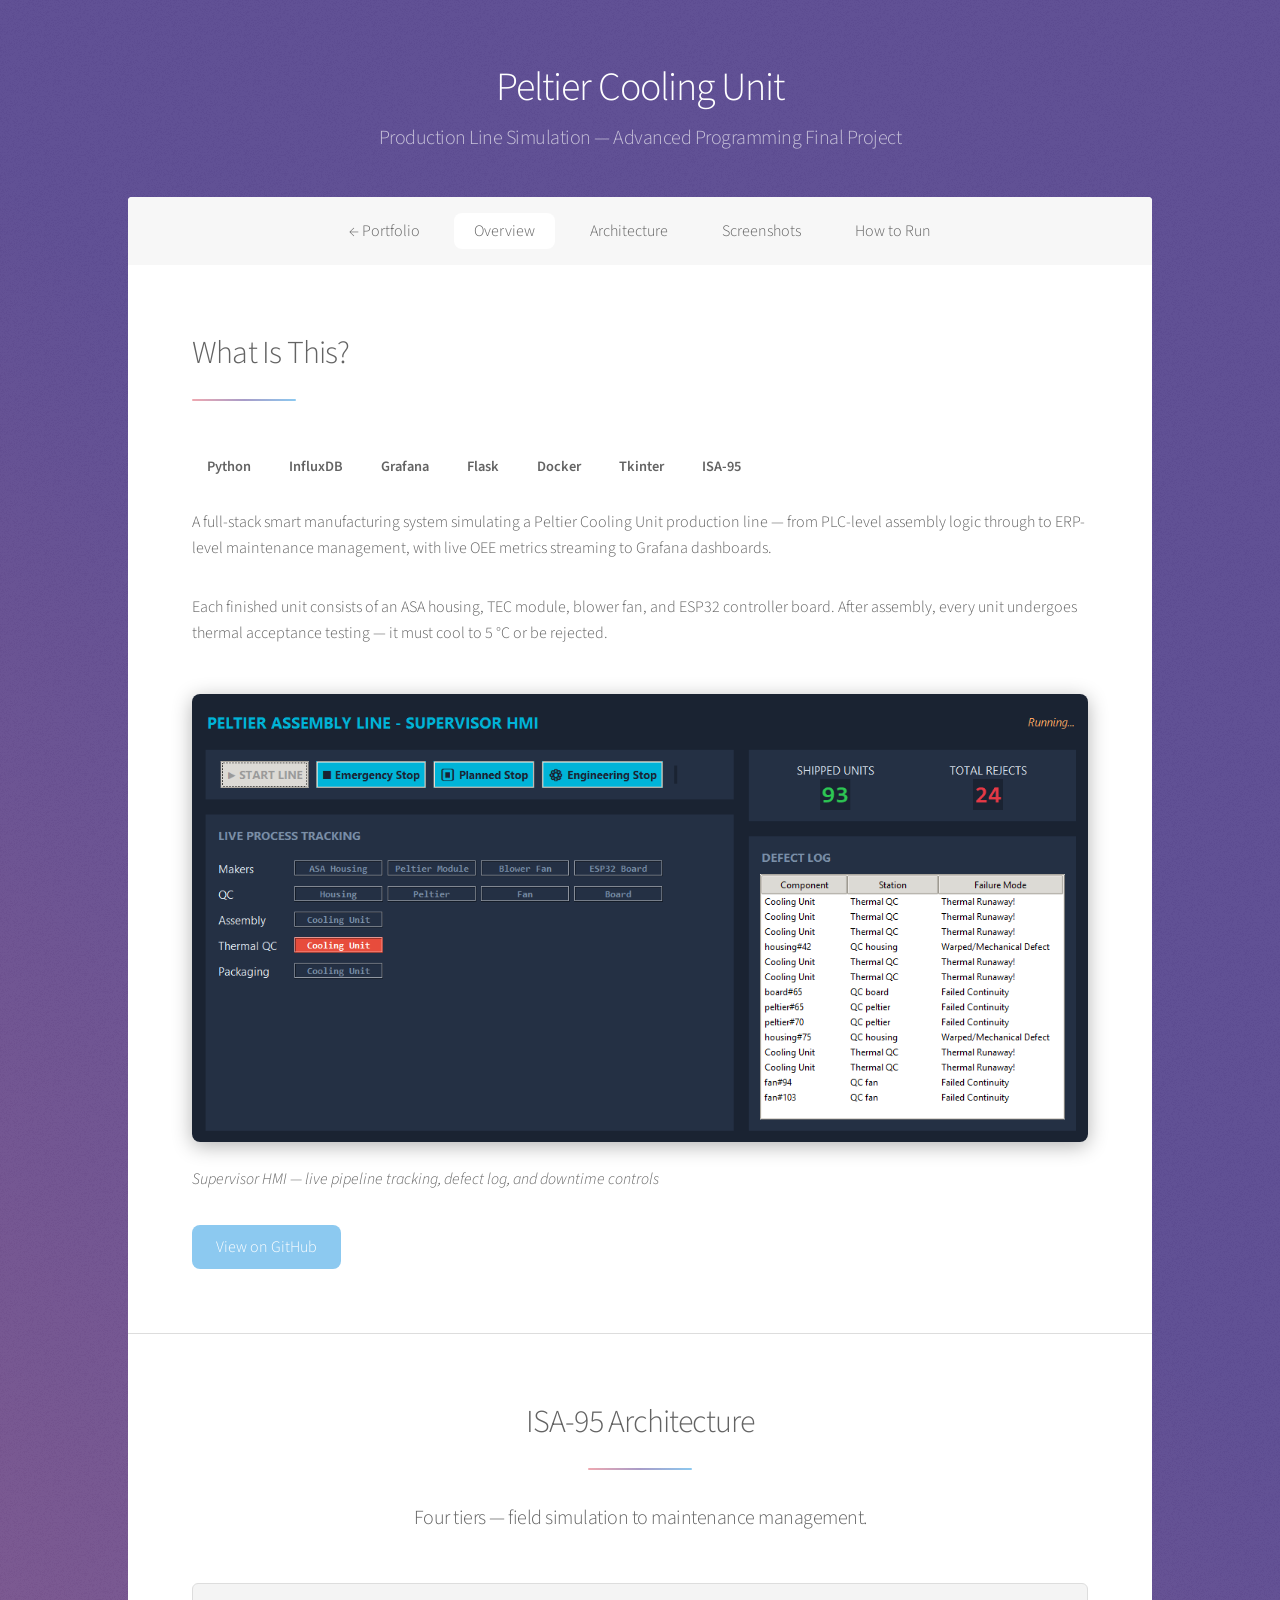
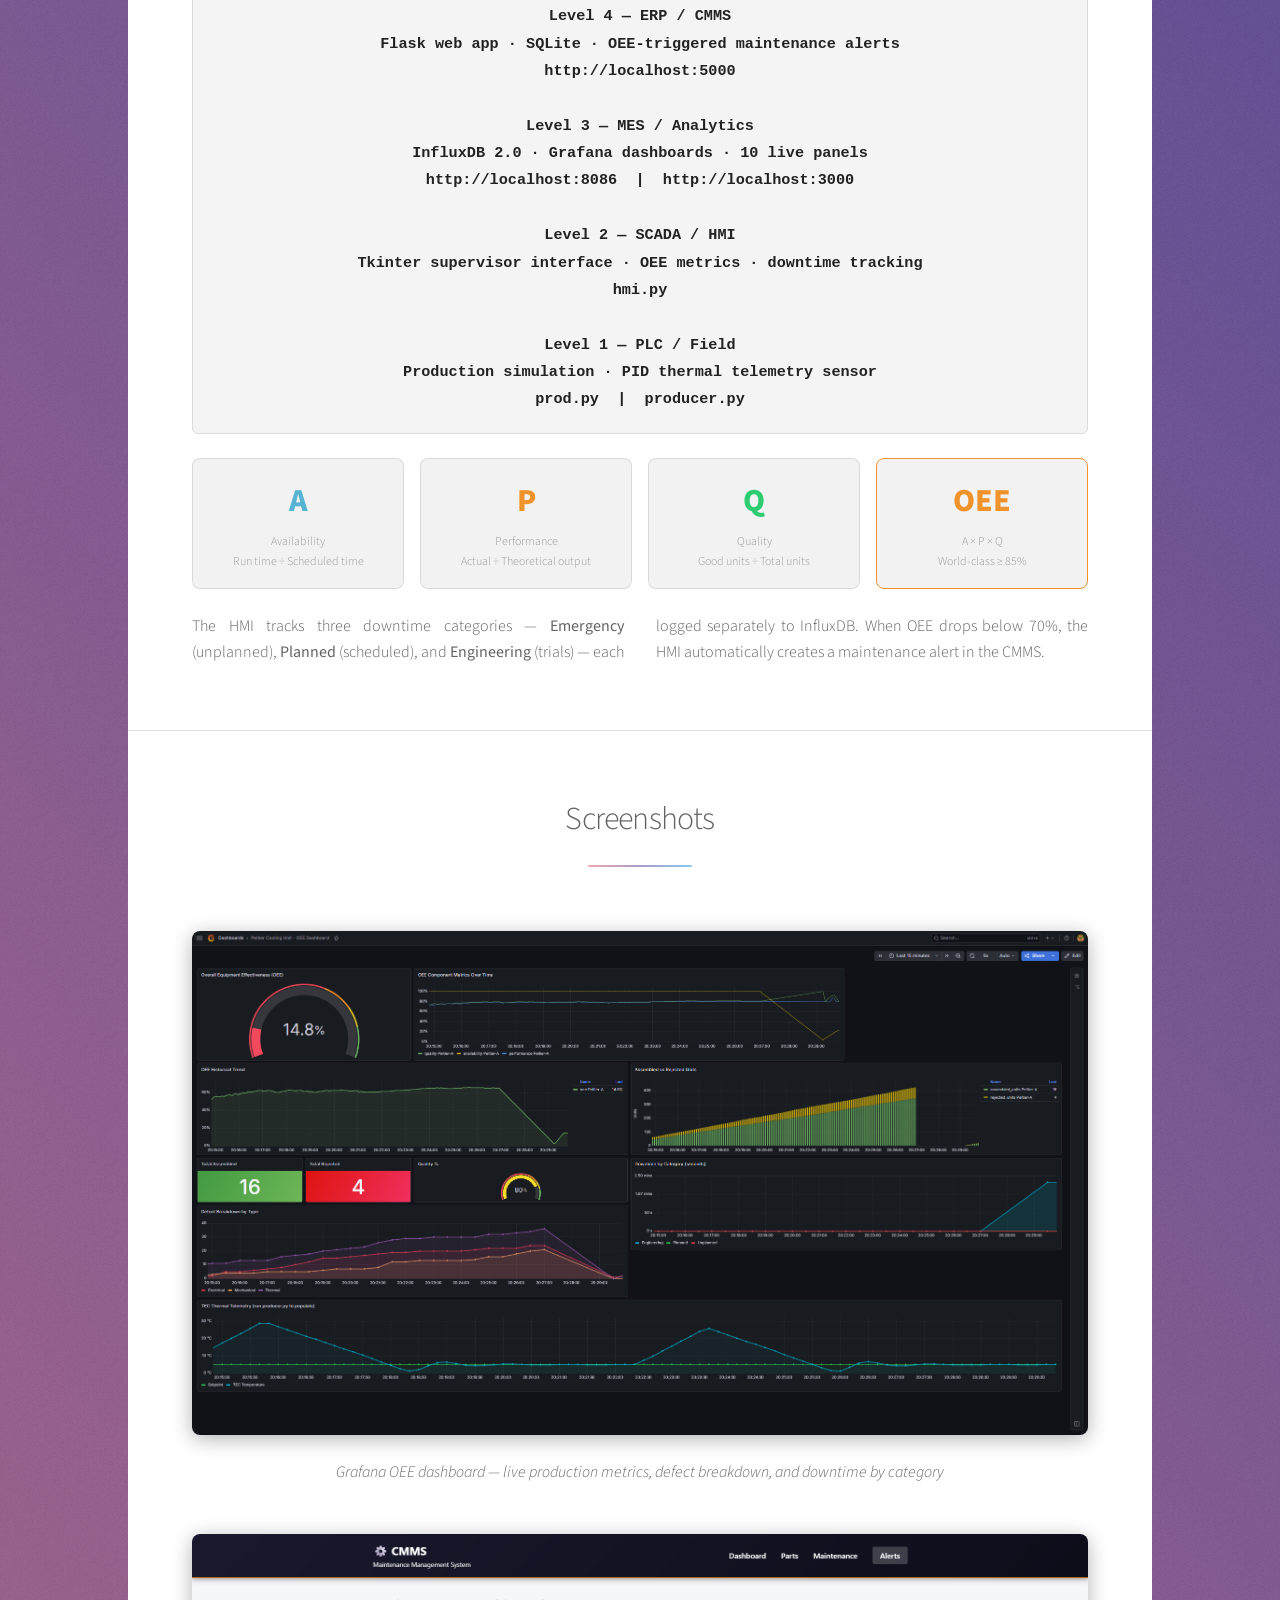
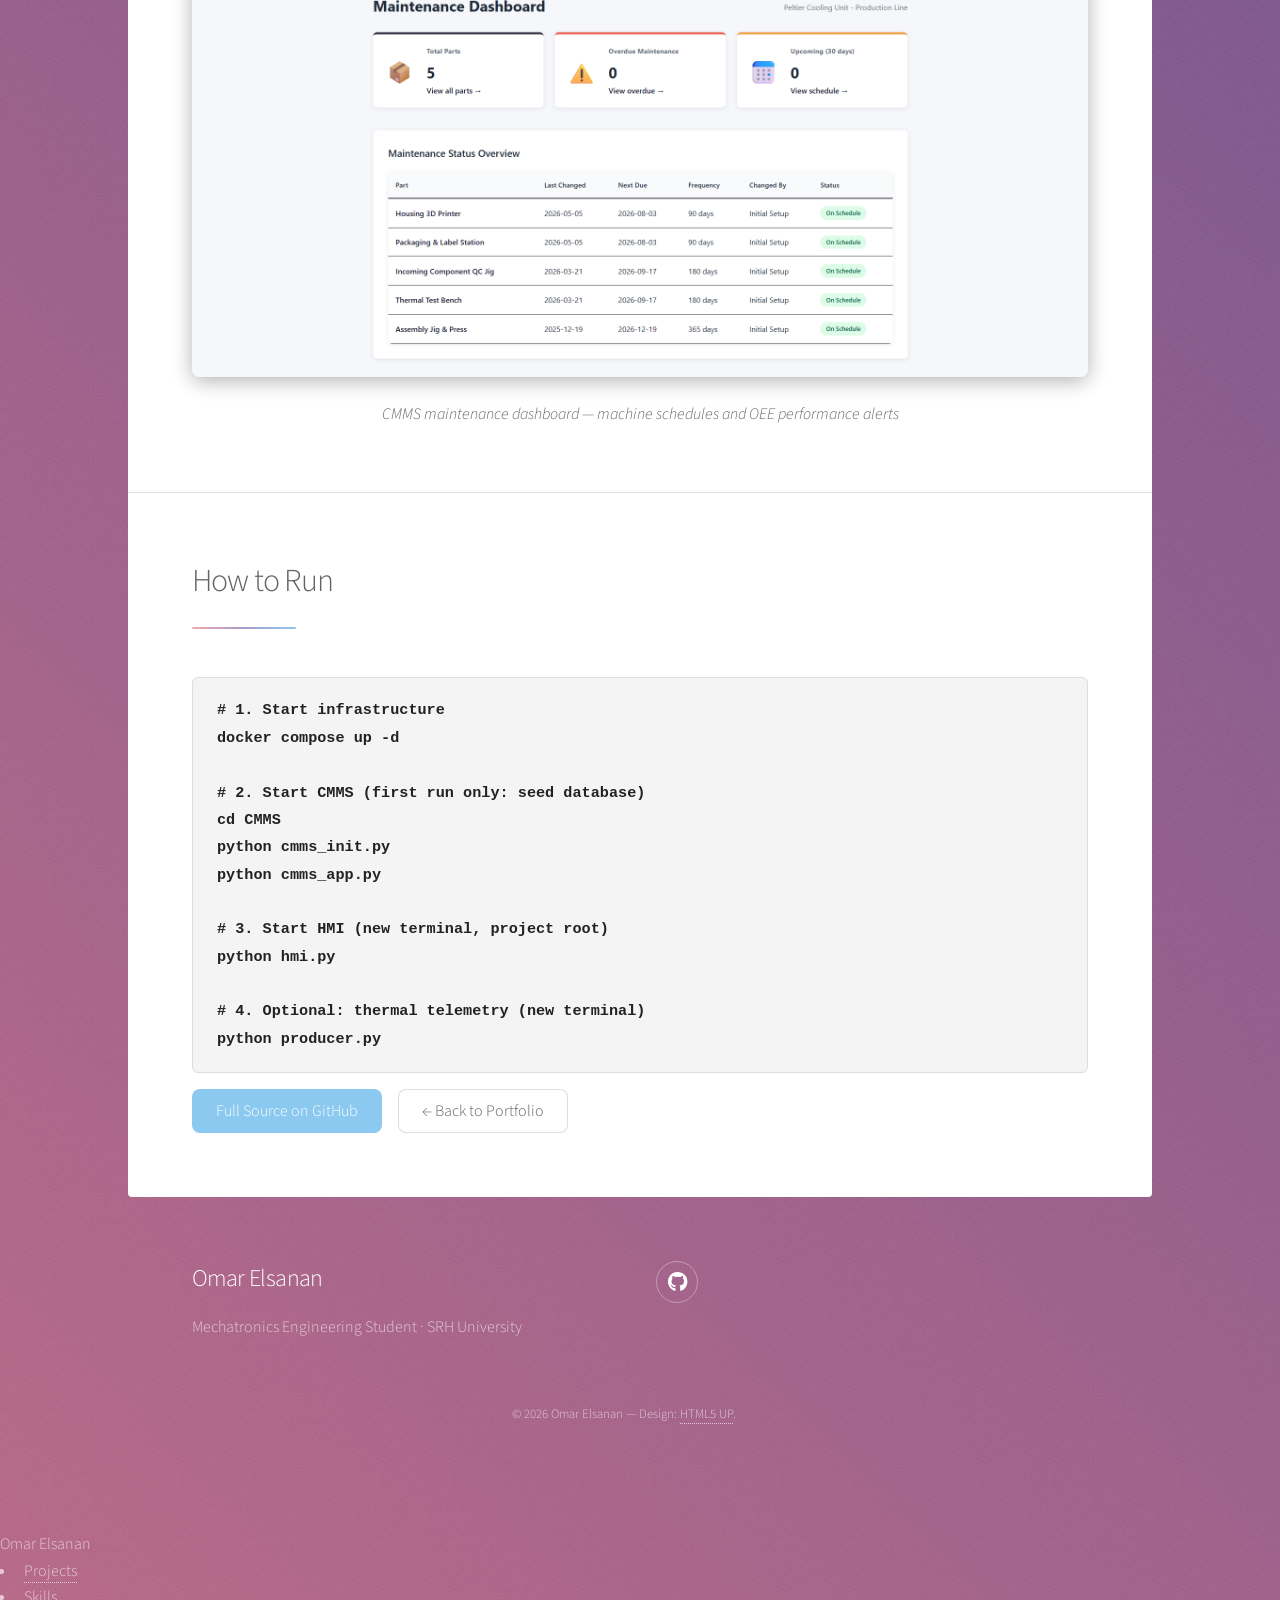
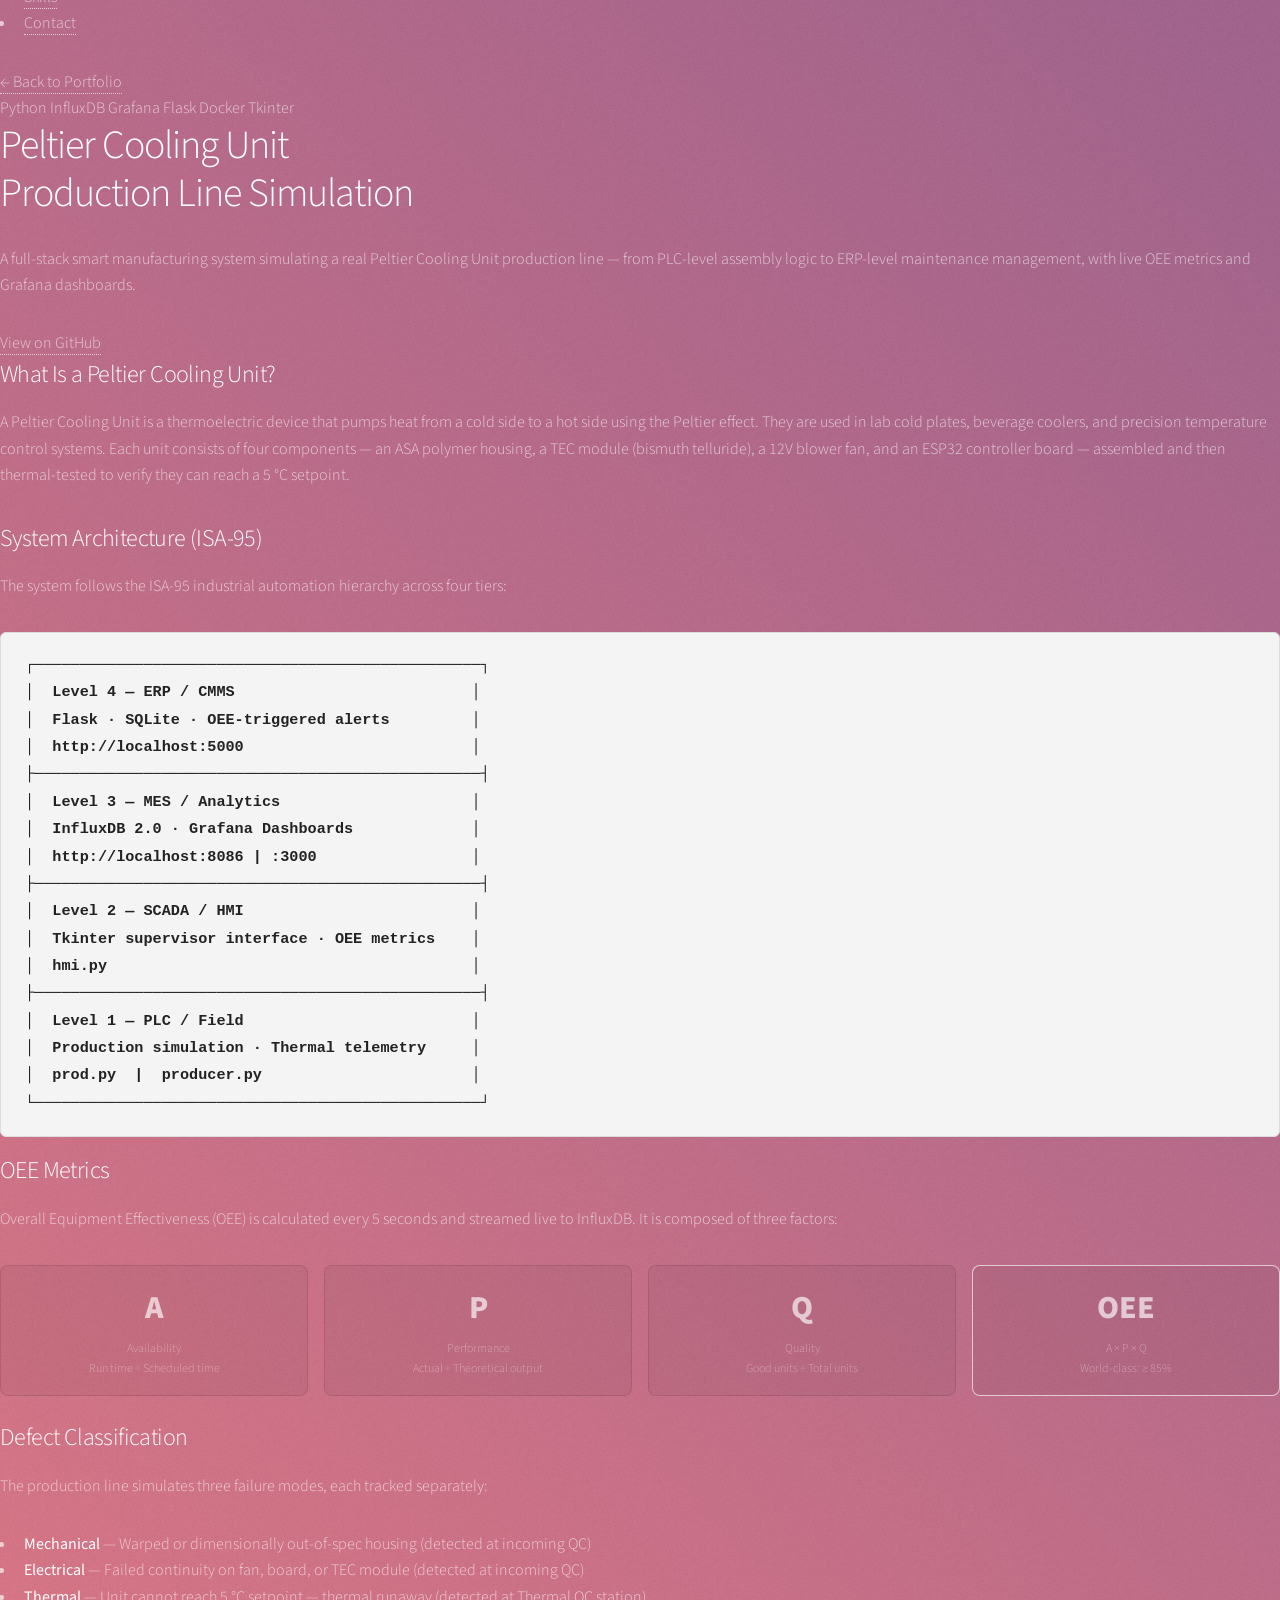
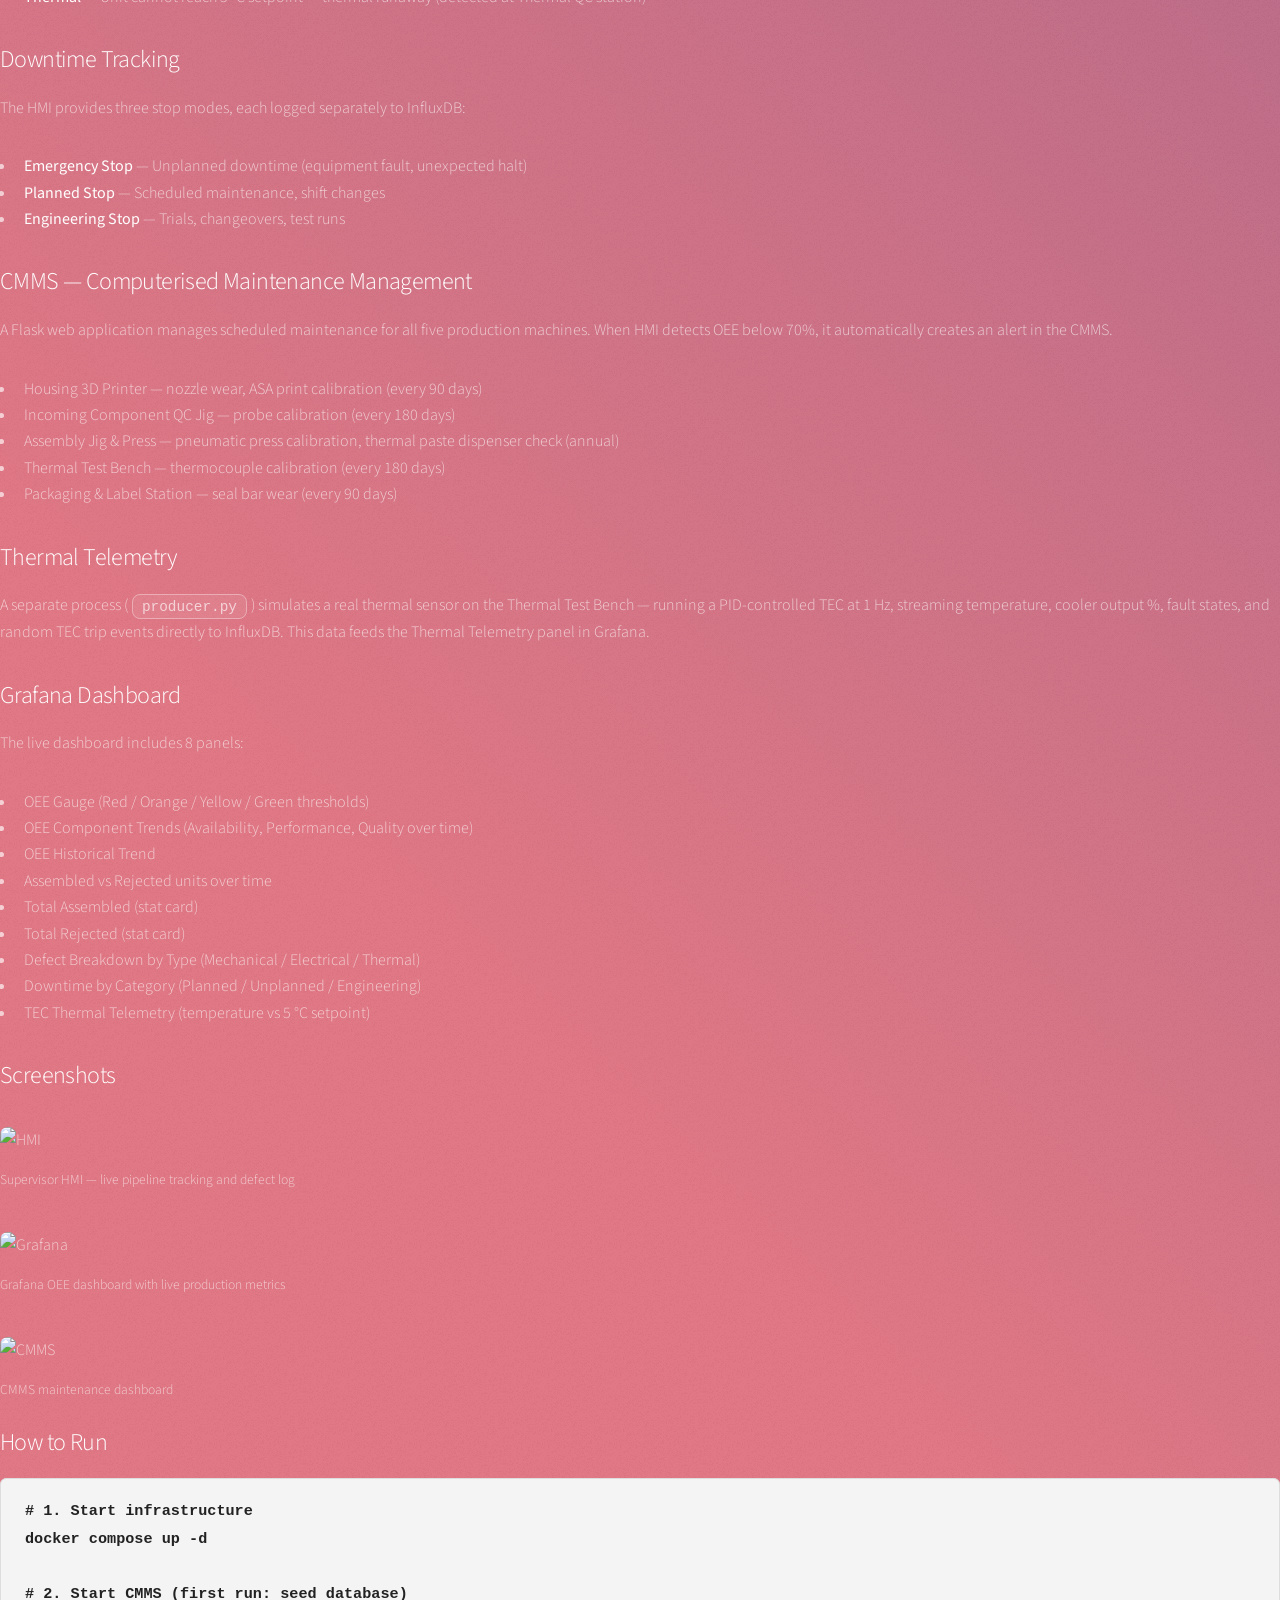
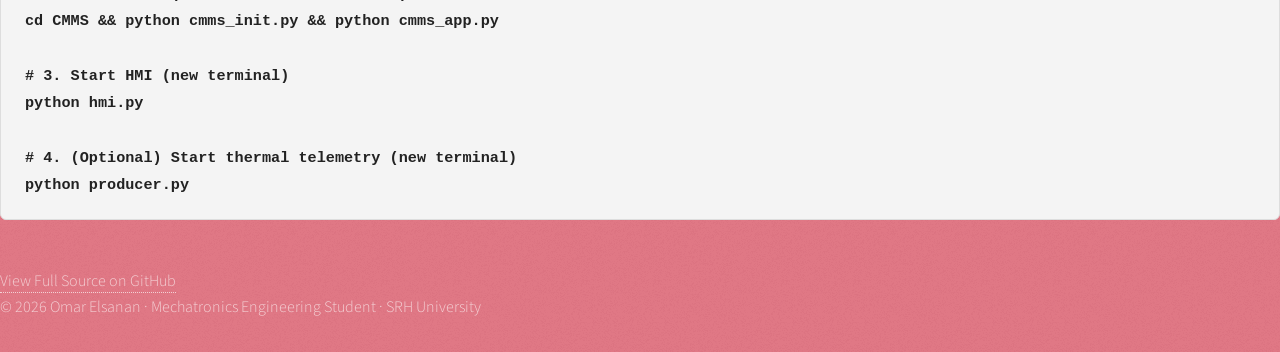
==== commit f8c032c9: "Polish peltier page - readable code boxes and tags" ====
--- a/peltier.html
+++ b/peltier.html
@@ -11,11 +11,11 @@
 		<noscript><link rel="stylesheet" href="assets/css/noscript.css" /></noscript>
 		<style>
 			.project-tags { display: flex; flex-wrap: wrap; gap: 0.5rem; margin-bottom: 1.5rem; }
-			.project-tag { background: rgba(255,255,255,0.1); border: 1px solid rgba(255,255,255,0.2); border-radius: 4px; padding: 3px 10px; font-size: 0.8rem; }
+			.project-tag { background: rgba(255,255,255,0.1); border: 1px solid rgba(255,255,255,0.2); border-radius: 4px; padding: 5px 14px; font-size: 0.9rem; font-weight: 600; }
 			.screenshot { width: 100%; border-radius: 8px; margin: 1rem 0; box-shadow: 0 4px 20px rgba(0,0,0,0.3); }
-			.arch-box { background: #1a1a2e; border: 1px solid #333; border-radius: 6px; padding: 1.2rem 1.5rem; font-family: 'Courier New', monospace; font-size: 0.82rem; color: #7ec8e3; overflow-x: auto; white-space: pre; margin: 1rem 0; }
+			.arch-box { background: #f4f4f4; border: 1px solid #ddd; border-radius: 6px; padding: 1.2rem 1.5rem; font-family: 'Courier New', monospace; font-size: 0.95rem; color: #222; overflow-x: auto; white-space: pre; margin: 1rem 0; line-height: 1.8; font-weight: 600; }
 			.metrics-grid { display: grid; grid-template-columns: repeat(4, 1fr); gap: 1rem; margin: 1.5rem 0; }
-			.metric-card { background: rgba(255,255,255,0.05); border: 1px solid rgba(255,255,255,0.1); border-radius: 8px; padding: 1rem; text-align: center; }
+			.metric-card { background: rgba(0,0,0,0.05); border: 1px solid rgba(0,0,0,0.1); border-radius: 8px; padding: 1rem; text-align: center; }
 			.metric-card .val { font-size: 2rem; font-weight: 800; }
 			.metric-card .lbl { font-size: 0.75rem; opacity: 0.6; margin-top: 0.3rem; }
 			@media (max-width: 600px) { .metrics-grid { grid-template-columns: repeat(2,1fr); } }
@@ -46,32 +46,29 @@
 
 					<!-- Overview -->
 						<section id="overview" class="main">
-							<div class="spotlight">
-								<div class="content">
-									<header class="major">
-										<h2>What Is This?</h2>
-									</header>
-									<div class="project-tags">
-										<span class="project-tag">Python</span>
-										<span class="project-tag">InfluxDB</span>
-										<span class="project-tag">Grafana</span>
-										<span class="project-tag">Flask</span>
-										<span class="project-tag">Docker</span>
-										<span class="project-tag">Tkinter</span>
-										<span class="project-tag">ISA-95</span>
-									</div>
-									<p>A full-stack smart manufacturing system simulating a Peltier Cooling Unit
-									production line — from PLC-level assembly logic through to ERP-level
-									maintenance management, with live OEE metrics streaming to Grafana dashboards.</p>
-									<p>Each finished unit consists of an ASA housing, TEC module, blower fan,
-									and ESP32 controller board. After assembly, every unit undergoes
-									thermal acceptance testing — it must cool to 5 °C or be rejected.</p>
-									<ul class="actions">
-										<li><a href="https://github.com/omarelsananpersonal-sys/PeltierCoolingUnit-ProductionLine" class="button primary" target="_blank">View on GitHub</a></li>
-									</ul>
-								</div>
-								<span class="image"><img src="images/hmi.png" alt="HMI Screenshot" style="border-radius:8px;" /></span>
+							<header class="major">
+								<h2>What Is This?</h2>
+							</header>
+							<div class="project-tags">
+								<span class="project-tag">Python</span>
+								<span class="project-tag">InfluxDB</span>
+								<span class="project-tag">Grafana</span>
+								<span class="project-tag">Flask</span>
+								<span class="project-tag">Docker</span>
+								<span class="project-tag">Tkinter</span>
+								<span class="project-tag">ISA-95</span>
 							</div>
+							<p>A full-stack smart manufacturing system simulating a Peltier Cooling Unit
+							production line — from PLC-level assembly logic through to ERP-level
+							maintenance management, with live OEE metrics streaming to Grafana dashboards.</p>
+							<p>Each finished unit consists of an ASA housing, TEC module, blower fan,
+							and ESP32 controller board. After assembly, every unit undergoes
+							thermal acceptance testing — it must cool to 5 °C or be rejected.</p>
+							<img src="images/hmi.png" alt="HMI Screenshot" class="screenshot" />
+							<p><em>Supervisor HMI — live pipeline tracking, defect log, and downtime controls</em></p>
+							<ul class="actions">
+								<li><a href="https://github.com/omarelsananpersonal-sys/PeltierCoolingUnit-ProductionLine" class="button primary" target="_blank">View on GitHub</a></li>
+							</ul>
 						</section>
 
 					<!-- Architecture -->
